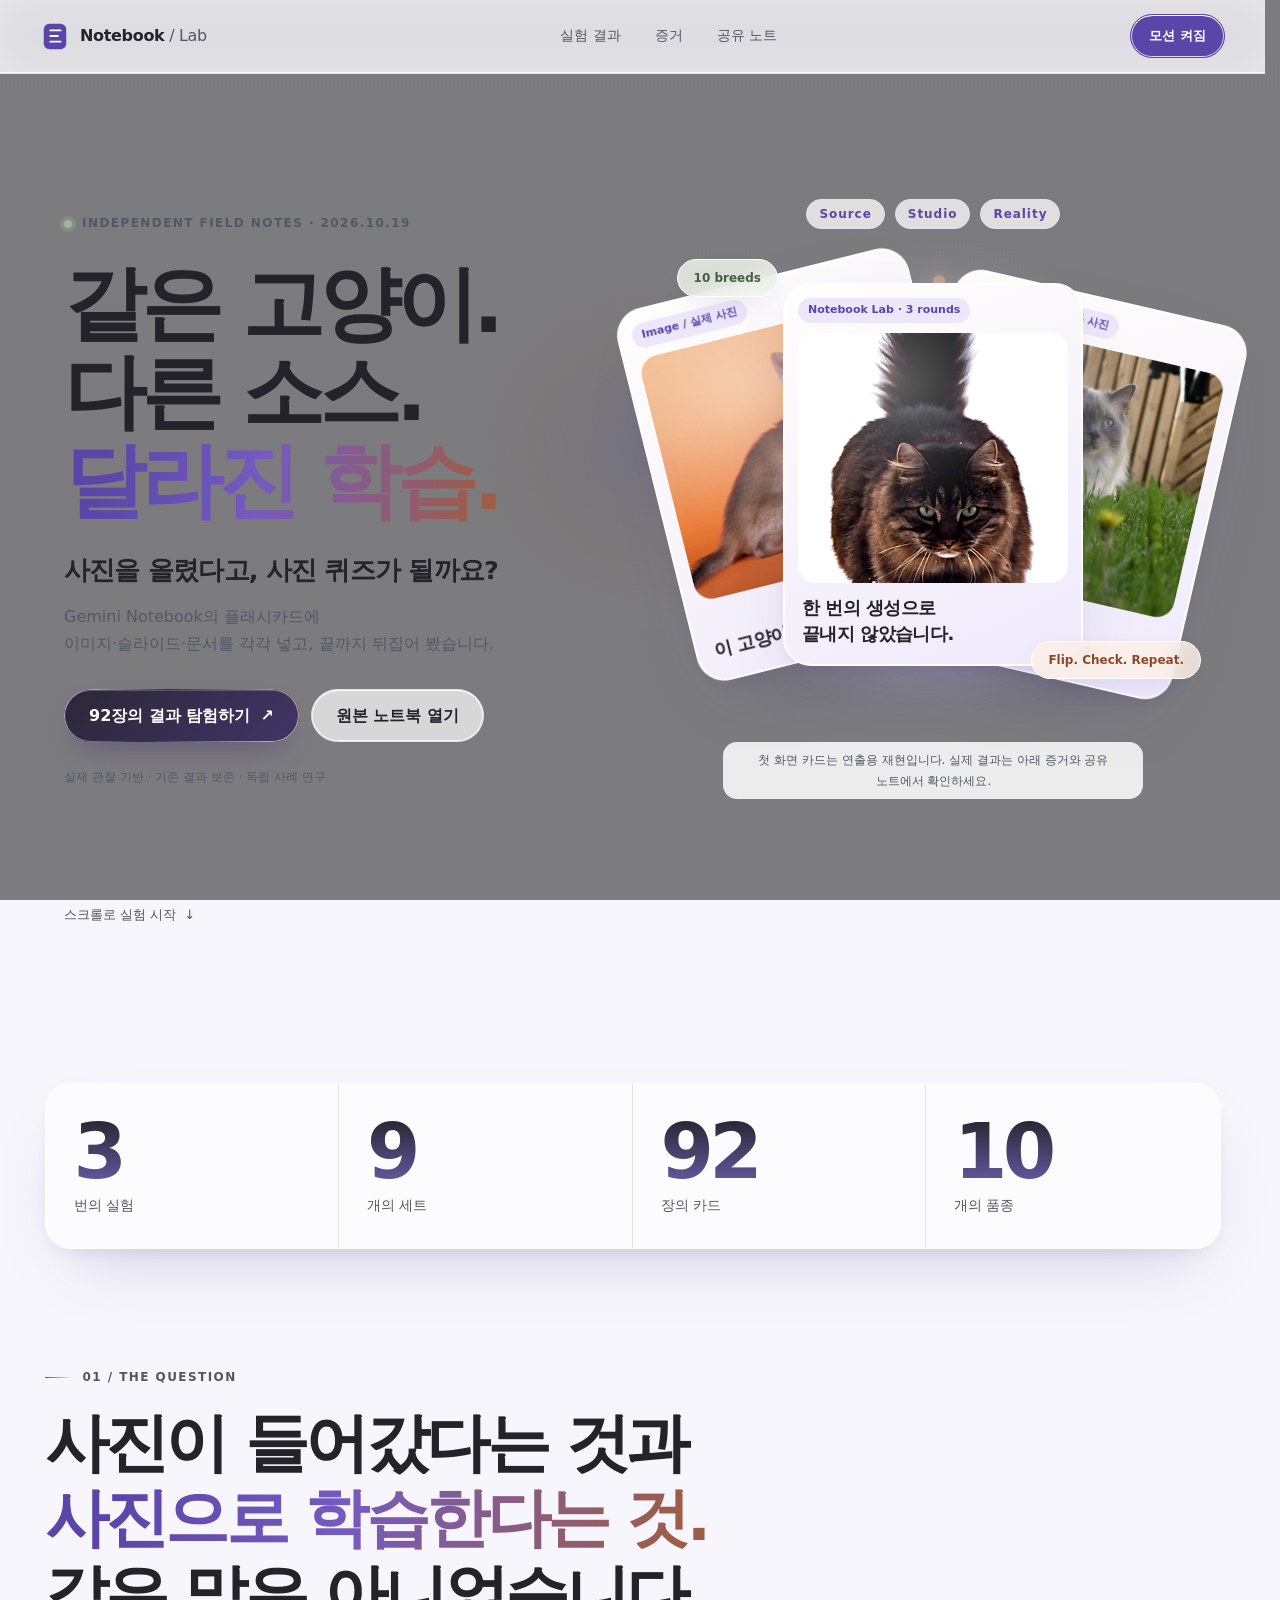
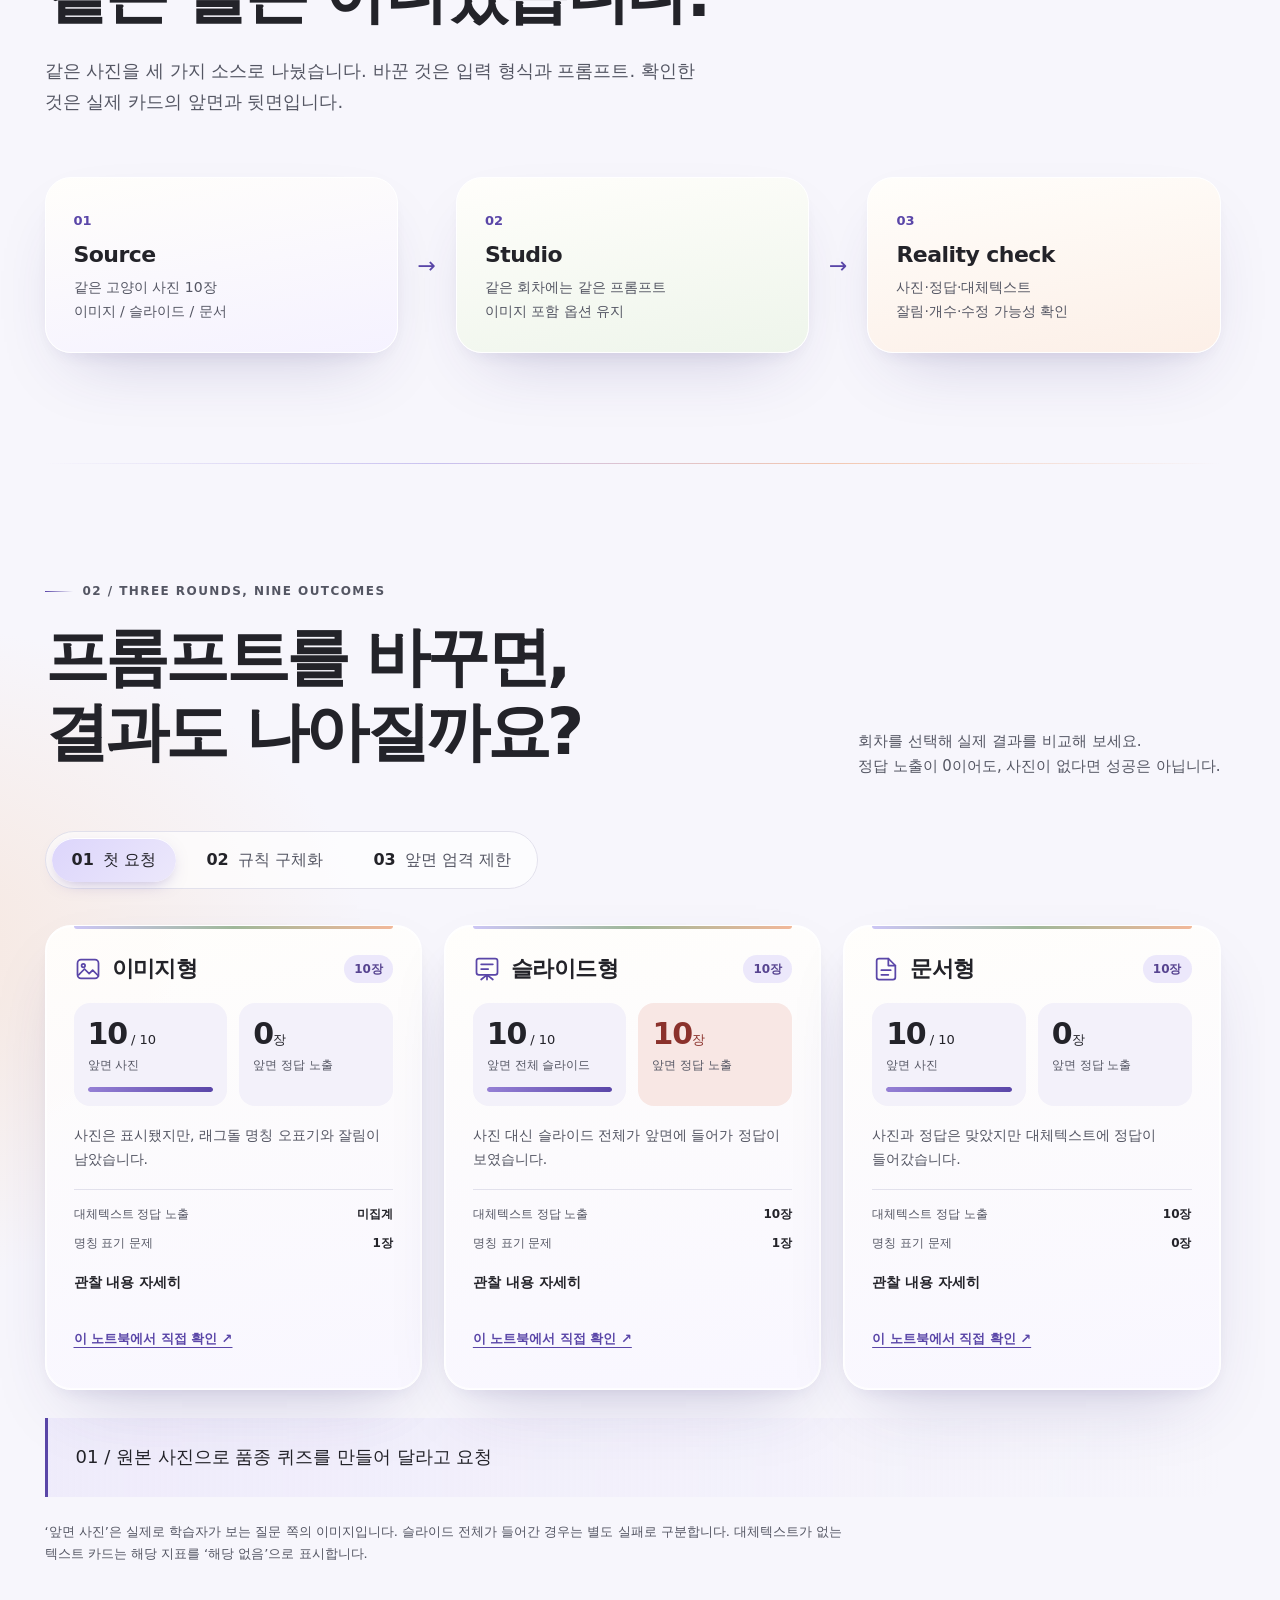
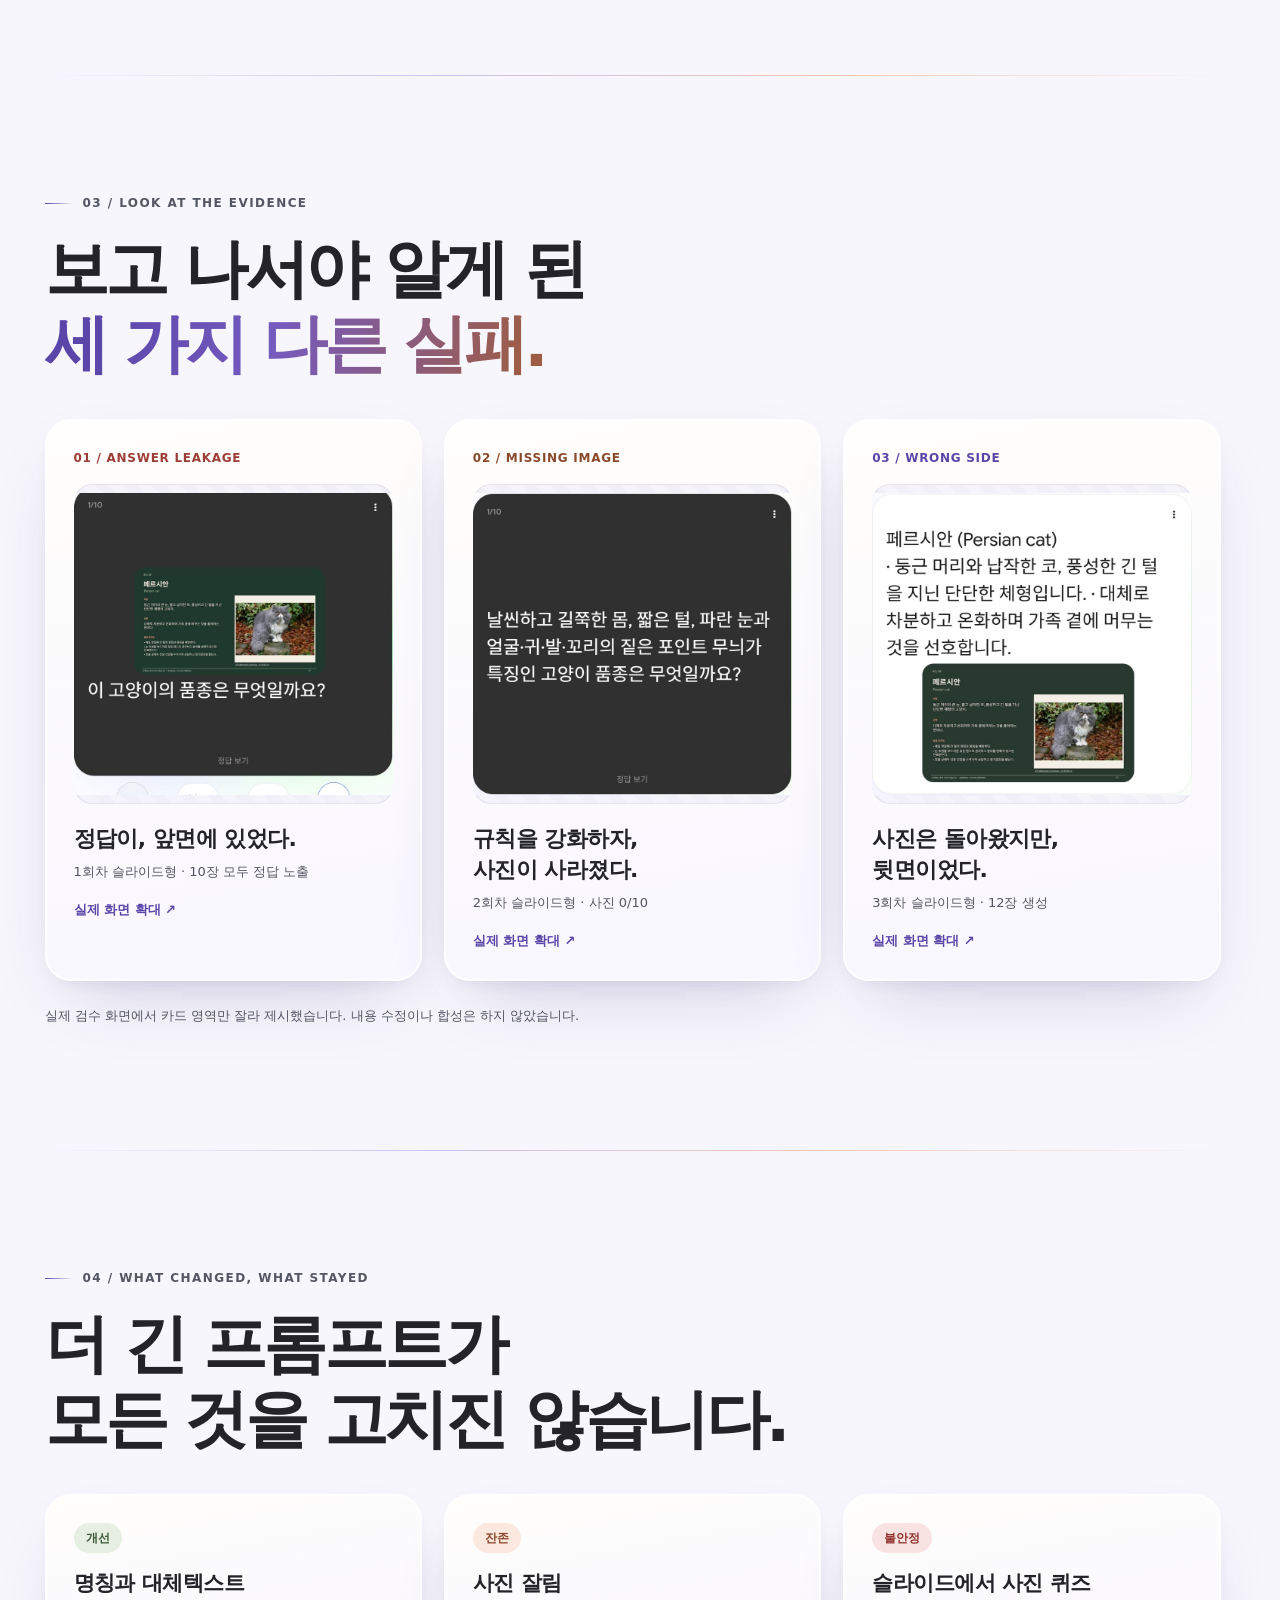
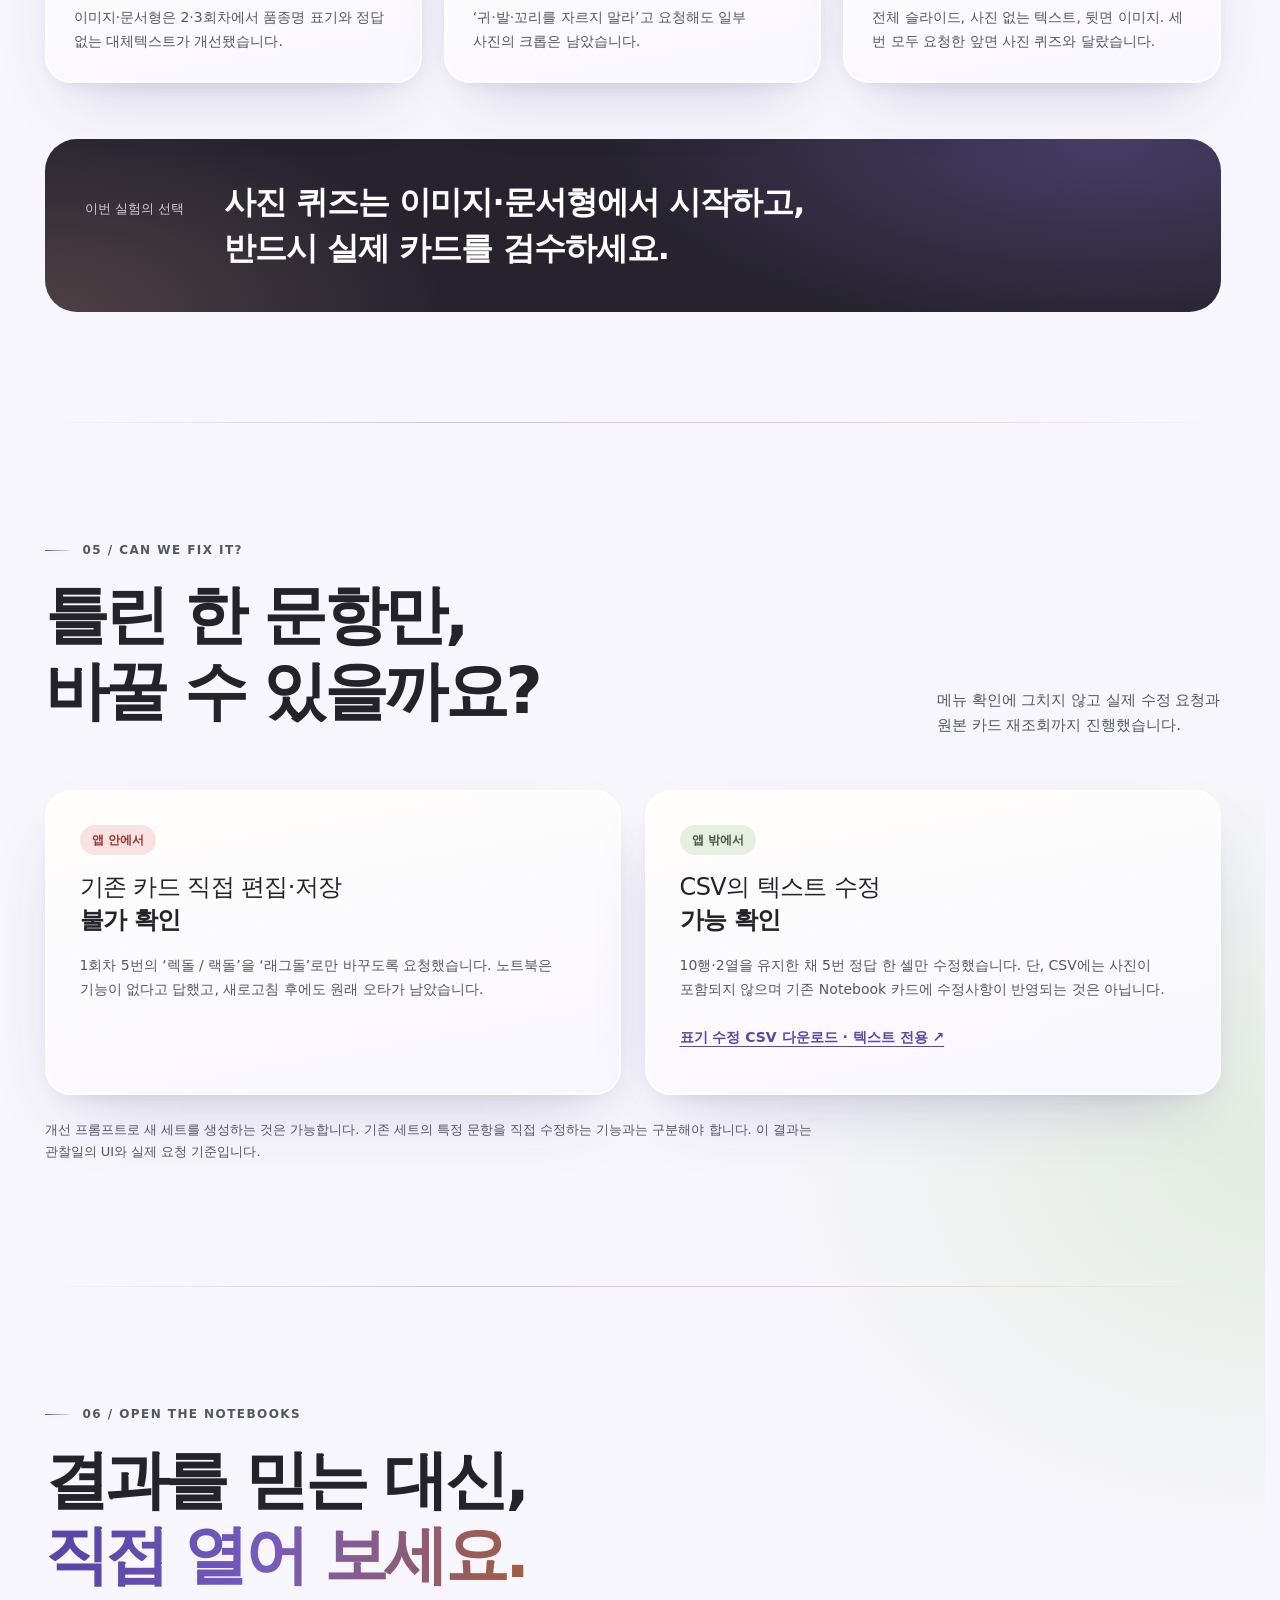
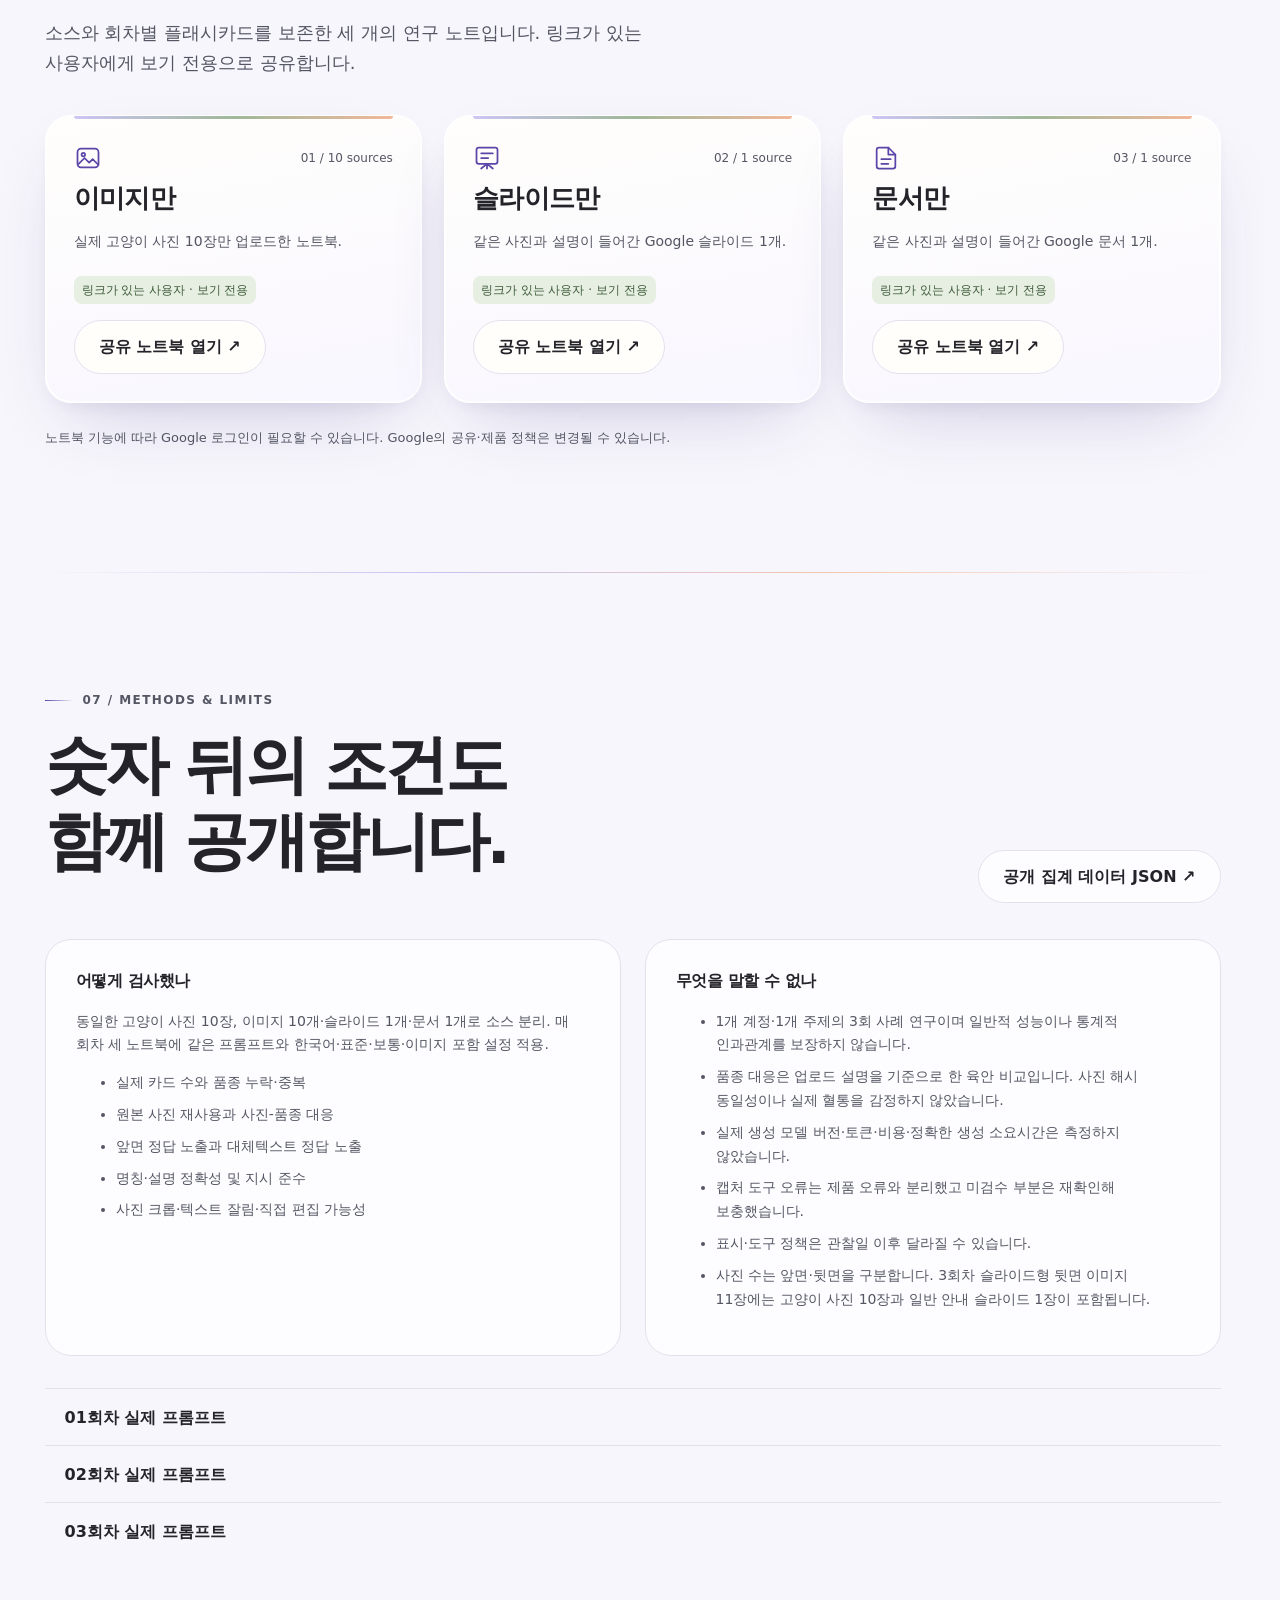
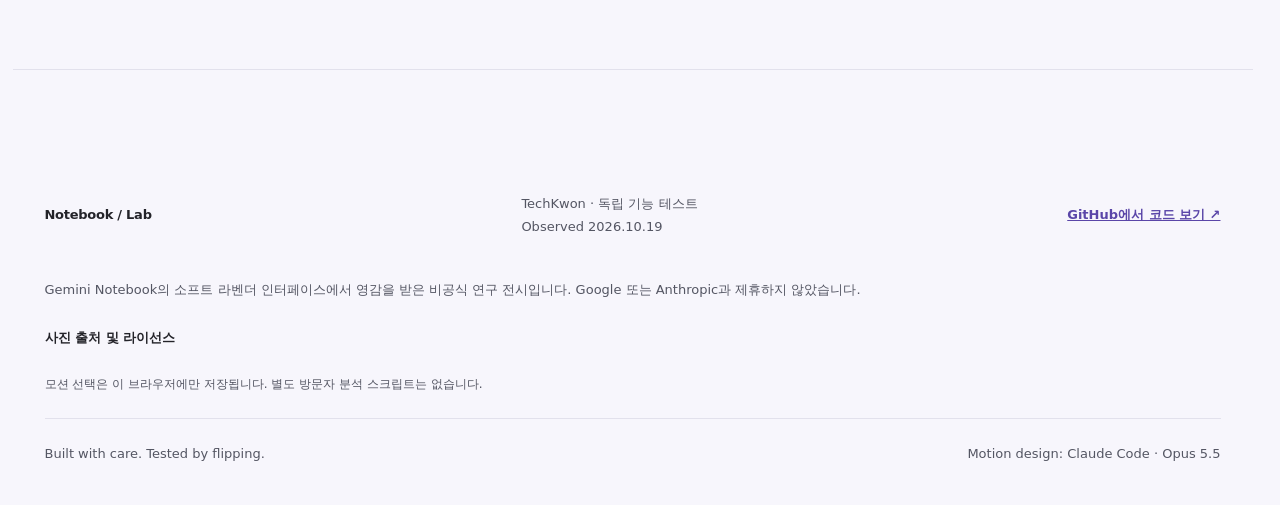
==== web/index.html @ 2e26c599 "Publish interactive Notebook Lab research exhibition with Opus 5.5 motion and SEO" ====
<!doctype html>
<html lang="ko"><head><meta charset="UTF-8"><meta name="viewport" content="width=device-width,initial-scale=1"><meta name="theme-color" content="#f7f8fc"><title>Notebook Lab | Gemini Notebook 플래시카드 3회 실험</title><link rel="icon" href="assets/favicon.svg" type="image/svg+xml"><link rel="stylesheet" href="styles.css"><link rel="stylesheet" href="enhancements.css"><script type="module" src="app.js"></script>
<meta name="description" content="같은 고양이 사진을 이미지·슬라이드·문서로 나누고 프롬프트를 바꿔 3회·9세트·92장을 검사했습니다. 실제 카드 증거와 공유 노트북, 오류 수정 테스트를 확인하세요.">
<meta name="robots" content="index,follow,max-image-preview:large">
<meta name="referrer" content="no-referrer">
<meta name="application-name" content="Notebook Lab">
<link rel="canonical" href="https://techkwon.github.io/gemini-notebook-flashcard-lab/">
<meta property="og:type" content="article">
<meta property="og:locale" content="ko_KR">
<meta property="og:site_name" content="Notebook Lab">
<meta property="og:title" content="사진을 올렸다고, 사진 퀴즈가 될까? | Notebook Lab">
<meta property="og:description" content="같은 고양이 사진을 이미지·슬라이드·문서로 나누고 프롬프트를 바꿔 3회·9세트·92장을 검사했습니다. 실제 카드 증거와 공유 노트북, 오류 수정 테스트를 확인하세요.">
<meta property="og:url" content="https://techkwon.github.io/gemini-notebook-flashcard-lab/">
<meta property="og:image" content="https://techkwon.github.io/gemini-notebook-flashcard-lab/assets/og-cover.png">
<meta property="og:image:width" content="1200">
<meta property="og:image:height" content="630">
<meta property="og:image:type" content="image/png">
<meta property="og:image:alt" content="Notebook Lab: Gemini Notebook 독립 기능 테스트, 3회·9세트·92장">
<meta name="twitter:card" content="summary_large_image">
<meta name="twitter:title" content="사진을 올렸다고, 사진 퀴즈가 될까?">
<meta name="twitter:description" content="같은 고양이 사진을 이미지·슬라이드·문서로 나누고 프롬프트를 바꿔 3회·9세트·92장을 검사했습니다. 실제 카드 증거와 공유 노트북, 오류 수정 테스트를 확인하세요.">
<meta name="twitter:image" content="https://techkwon.github.io/gemini-notebook-flashcard-lab/assets/og-cover.png">
<link rel="icon" type="image/png" sizes="32x32" href="assets/icon-32.png">
<link rel="icon" type="image/png" sizes="16x16" href="assets/icon-16.png">
<link rel="shortcut icon" href="favicon.ico">
<link rel="apple-touch-icon" sizes="180x180" href="assets/apple-touch-icon.png">
<link rel="manifest" href="site.webmanifest">
<meta name="apple-mobile-web-app-title" content="Notebook Lab">
<meta http-equiv="Content-Security-Policy" content="default-src 'self'; script-src 'self' 'sha256-oMC1afzo5L44SY7hIwotlrqQsDDuvLmMvv91yOKxP6o='; style-src 'self' 'unsafe-inline'; img-src 'self' data:; connect-src 'self'; font-src 'self'; object-src 'none'; base-uri 'self'; form-action 'none'; frame-src 'none'">
<script type="application/ld+json">{"@context":"https://schema.org","@graph":[{"@type":"WebSite","@id":"https://techkwon.github.io/gemini-notebook-flashcard-lab/#website","url":"https://techkwon.github.io/gemini-notebook-flashcard-lab/","name":"Notebook Lab","inLanguage":"ko-KR"},{"@type":"Article","@id":"https://techkwon.github.io/gemini-notebook-flashcard-lab/#study","mainEntityOfPage":"https://techkwon.github.io/gemini-notebook-flashcard-lab/","headline":"사진을 올렸다고, 사진 퀴즈가 될까?","description":"Gemini Notebook 플래시카드의 소스 형식과 프롬프트를 바꿔 본 독립 기능 테스트","datePublished":"2026-10-19","dateModified":"2026-10-19","inLanguage":"ko-KR","image":"https://techkwon.github.io/gemini-notebook-flashcard-lab/assets/og-cover.png","author":{"@type":"Person","name":"TechKwon","url":"https://github.com/techkwon"},"keywords":["Gemini Notebook","NotebookLM","플래시카드","사진 퀴즈","AI 교육","소스 형식 비교"],"isAccessibleForFree":true,"about":{"@type":"Thing","name":"Gemini Notebook flashcard source-format test"}}]}</script>

</head><body>
<a class="skip-link" href="#main">본문으로 이동</a><canvas id="ambient-canvas" aria-hidden="true"></canvas><div class="cursor-orb" aria-hidden="true"></div><div class="scroll-progress" aria-hidden="true"></div>
<header class="site-header"><a class="brand" href="#top" aria-label="Notebook Lab 처음으로"><svg viewBox="0 0 32 32" width="30" height="30" aria-hidden="true"><rect x="4" y="3" width="24" height="27" rx="6" fill="currentColor"/><path d="M11 10h11M11 16h8M11 22h11" stroke="white" stroke-width="2" stroke-linecap="round"/></svg><span>Notebook<span class="brand-light"> / Lab</span></span></a><nav aria-label="주 탐색"><a href="#experiment">실험 결과</a><a href="#evidence">증거</a><a href="#notebooks">공유 노트</a></nav><button id="motion-toggle" disabled class="icon-button" type="button" aria-pressed="true">모션 끄기</button></header>
<main id="main" tabindex="-1"><section id="top" class="hero"><div class="hero-copy"><div class="eyebrow"><span class="live-dot"></span>Independent field notes · 2026.10.19</div><h1 aria-label="같은 고양이. 다른 소스. 달라진 학습.">같은 고양이.<br>다른 소스.<br><span class="hero-accent">달라진 학습.</span></h1><p class="hero-deck">사진을 올렸다고,<br class="mobile-only"> 사진 퀴즈가 될까요?</p><p class="hero-description">Gemini Notebook의 플래시카드에<br>이미지·슬라이드·문서를 각각 넣고, 끝까지 뒤집어 봤습니다.</p><div class="hero-actions"><a class="button primary magnetic" href="#experiment">92장의 결과 탐험하기 <span aria-hidden="true">↗</span></a><a class="button quiet" href="#notebooks">원본 노트북 열기</a></div><span class="hero-footnote">실제 관찰 기반 · 기존 결과 보존 · 독립 사례 연구</span></div><div class="hero-stage" id="hero-stage"><svg class="source-flow" viewBox="0 0 760 660" aria-hidden="true"><defs><linearGradient id="flow-gradient"><stop stop-color="#9fb89a"/><stop offset=".5" stop-color="#8b72d9"/><stop offset="1" stop-color="#f2b89a"/></linearGradient></defs><path class="flow-bed" d="M45 470C80 130 640 35 704 265S405 675 208 523 120 170 395 155"/><path class="flow-light" d="M45 470C80 130 640 35 704 265S405 675 208 523 120 170 395 155"/><circle cx="45" cy="470" r="5"/><circle cx="704" cy="265" r="5"/><circle cx="395" cy="155" r="5"/></svg><div class="stage-orbit" aria-hidden="true"></div><div class="source-bridge" aria-hidden="true"><span>Source</span><span>Studio</span><span>Reality</span></div><button class="floating-card card-back-left" type="button" data-hero-card aria-pressed="false" aria-describedby="demo-disclaimer" aria-label="이미지형 예시 카드 뒤집기"><span class="card-flip-inner"><span class="card-face card-face-front" aria-hidden="false"><span class="card-tag">Image / 실제 사진</span><img decoding="async" src="assets/photos/08_abyssinian.jpg" alt="아비시니안 원본 사진" width="380" height="300"><span class="card-question">이 고양이의 품종은?</span></span><span class="card-face card-face-back" aria-hidden="true"><span class="card-back-mark" aria-hidden="true"><svg viewBox="0 0 32 32" width="48" height="48"><rect x="4" y="3" width="24" height="27" rx="6" fill="currentColor"/><path d="M11 10h11M11 16h8M11 22h11" stroke="white" stroke-width="2" stroke-linecap="round"/></svg></span><span class="card-back-label">Notebook / Lab</span><span class="card-answer">아비시니안</span><span class="card-back-note">연출용 재현 · 실제 증거는 아래에서</span></span></span></button><button class="floating-card card-back-right" type="button" data-hero-card aria-pressed="false" aria-describedby="demo-disclaimer" aria-label="문서형 예시 카드 뒤집기"><span class="card-flip-inner"><span class="card-face card-face-front" aria-hidden="false"><span class="card-tag">Document / 설명과 사진</span><img decoding="async" src="assets/photos/04_ragdoll.jpg" alt="래그돌 원본 사진" width="380" height="300"><span class="card-question">사진과 설명이 함께라면?</span></span><span class="card-face card-face-back" aria-hidden="true"><span class="card-back-mark" aria-hidden="true"><svg viewBox="0 0 32 32" width="48" height="48"><rect x="4" y="3" width="24" height="27" rx="6" fill="currentColor"/><path d="M11 10h11M11 16h8M11 22h11" stroke="white" stroke-width="2" stroke-linecap="round"/></svg></span><span class="card-back-label">Notebook / Lab</span><span class="card-answer">래그돌</span><span class="card-back-note">연출용 재현 · 실제 증거는 아래에서</span></span></span></button><button class="floating-card card-front" type="button" data-hero-card aria-pressed="false" aria-describedby="demo-disclaimer" aria-label="연구 카드 뒤집기"><span class="card-flip-inner"><span class="card-face card-face-front" aria-hidden="false"><span class="card-tag">Notebook Lab · 3 rounds</span><img decoding="async" src="assets/photos/02_maine_coon.jpg" alt="메인쿤 원본 사진" width="380" height="300"><span class="card-question">한 번의 생성으로<br>끝내지 않았습니다.</span></span><span class="card-face card-face-back" aria-hidden="true"><span class="card-back-mark" aria-hidden="true"><svg viewBox="0 0 32 32" width="48" height="48"><rect x="4" y="3" width="24" height="27" rx="6" fill="currentColor"/><path d="M11 10h11M11 16h8M11 22h11" stroke="white" stroke-width="2" stroke-linecap="round"/></svg></span><span class="card-back-label">Notebook / Lab</span><span class="card-answer">9세트 · 92장<br>앞면과 뒷면까지 검수</span><span class="card-back-note">연출용 재현 · 실제 증거는 아래에서</span></span></span></button><div class="stage-chip chip-one">10 breeds</div><div class="stage-chip chip-two">Flip. Check. Repeat.</div><p class="demo-disclaimer" id="demo-disclaimer">첫 화면 카드는 연출용 재현입니다. 실제 결과는 아래 증거와 공유 노트에서 확인하세요.</p></div><a class="scroll-cue" href="#overview">스크롤로 실험 시작 <span aria-hidden="true">↓</span></a></section>
<section id="overview" class="overview section-shell"><div class="stats-strip"><div><strong data-count="3">3</strong><span>번의 실험</span></div><div><strong data-count="9">9</strong><span>개의 세트</span></div><div><strong data-count="92">92</strong><span>장의 카드</span></div><div><strong data-count="10">10</strong><span>개의 품종</span></div></div><div class="section-kicker">01 / The question</div><h2 class="reveal" aria-label="사진이 들어갔다는 것과 사진으로 학습한다는 것. 같은 말은 아니었습니다.">사진이 들어갔다는 것과<br><span class="text-lilac">사진으로 학습한다는 것.</span><br>같은 말은 아니었습니다.</h2><p class="section-lead">같은 사진을 세 가지 소스로 나눴습니다. 바꾼 것은 입력 형식과 프롬프트. 확인한 것은 실제 카드의 앞면과 뒷면입니다.</p><div class="pipeline" role="group" aria-label="실험 과정"><div><span class="step-number">01</span><h3>Source</h3><p>같은 고양이 사진 10장<br>이미지 / 슬라이드 / 문서</p></div><span class="pipeline-arrow" aria-hidden="true">→</span><div><span class="step-number">02</span><h3>Studio</h3><p>같은 회차에는 같은 프롬프트<br>이미지 포함 옵션 유지</p></div><span class="pipeline-arrow" aria-hidden="true">→</span><div><span class="step-number">03</span><h3>Reality check</h3><p>사진·정답·대체텍스트<br>잘림·개수·수정 가능성 확인</p></div></div></section>
<section id="experiment" class="experiment section-shell"><div class="section-head"><div><div class="section-kicker">02 / Three rounds, nine outcomes</div><h2 aria-label="프롬프트를 바꾸면, 결과도 나아질까요?">프롬프트를 바꾸면,<br>결과도 나아질까요?</h2></div><p>회차를 선택해 실제 결과를 비교해 보세요.<br>정답 노출이 0이어도, 사진이 없다면 성공은 아닙니다.</p></div><div class="round-tabs" role="tablist" aria-label="실험 회차"><button disabled type="button" role="tab" id="round-tab-1" aria-controls="round-results" aria-selected="true" data-round="1">01 <span>첫 요청</span></button><button disabled type="button" role="tab" id="round-tab-2" aria-controls="round-results" aria-selected="false" data-round="2" tabindex="-1">02 <span>규칙 구체화</span></button><button disabled type="button" role="tab" id="round-tab-3" aria-controls="round-results" aria-selected="false" data-round="3" tabindex="-1">03 <span>앞면 엄격 제한</span></button></div><div id="round-results" role="tabpanel" aria-labelledby="round-tab-1" aria-live="polite"><div class="static-result-summary"><h3>1회차 기본 집계</h3><ul><li>이미지형: 10장 · 앞면 사진 10장 · 앞면 정답 노출 0장</li><li>슬라이드형: 10장 · 앞면 전체 슬라이드 10장 · 앞면 정답 노출 10장</li><li>문서형: 10장 · 앞면 사진 10장 · 앞면 정답 노출 0장</li></ul><p>JavaScript 사용 시 회차별 상세 비교가 표시됩니다.</p></div></div><div class="round-story" id="round-story"></div><div class="metric-note">‘앞면 사진’은 실제로 학습자가 보는 질문 쪽의 이미지입니다. 슬라이드 전체가 들어간 경우는 별도 실패로 구분합니다. 대체텍스트가 없는 텍스트 카드는 해당 지표를 ‘해당 없음’으로 표시합니다.</div></section>
<section id="evidence" class="evidence-section section-shell"><div class="section-kicker">03 / Look at the evidence</div><h2 aria-label="보고 나서야 알게 된 세 가지 다른 실패.">보고 나서야 알게 된<br><span class="text-lilac">세 가지 다른 실패.</span></h2><div class="evidence-grid"><button class="evidence-card" type="button" data-evidence="assets/evidence/round1-answer-leak.jpg" data-caption="1회차 슬라이드형: 사진 대신 슬라이드 전체가 앞면에 들어가 품종명이 보입니다."><span class="evidence-index">01 / Answer leakage</span><img decoding="async" src="assets/evidence/round1-answer-leak.jpg" alt="앞면 슬라이드에 페르시안 정답이 보이는 실제 카드" loading="lazy" width="800" height="760"><h3>정답이, 앞면에 있었다.</h3><p>1회차 슬라이드형 · 10장 모두 정답 노출</p><span class="evidence-open">실제 화면 확대 ↗</span></button><button class="evidence-card" type="button" data-evidence="assets/evidence/round2-no-image.jpg" data-caption="2회차 슬라이드형: 이미지 포함 설정이었지만 실제 앞뒤 카드 모두 사진 없이 텍스트 문제로 생성됐습니다."><span class="evidence-index">02 / Missing image</span><img decoding="async" src="assets/evidence/round2-no-image.jpg" alt="사진 없이 외형 설명만 표시된 실제 카드" loading="lazy" width="800" height="760"><h3>규칙을 강화하자,<br>사진이 사라졌다.</h3><p>2회차 슬라이드형 · 사진 0/10</p><span class="evidence-open">실제 화면 확대 ↗</span></button><button class="evidence-card" type="button" data-evidence="assets/evidence/round3-image-on-back.jpg" data-caption="3회차 슬라이드형: 질문은 텍스트, 사진은 뒷면의 전체 슬라이드로 들어갔습니다. 10장 요청에 일반 문항 2개가 더해져 총 12장 생성됐습니다."><span class="evidence-index">03 / Wrong side</span><img decoding="async" src="assets/evidence/round3-image-on-back.jpg" alt="뒷면에 전체 슬라이드 이미지가 표시된 실제 카드" loading="lazy" width="800" height="760"><h3>사진은 돌아왔지만,<br>뒷면이었다.</h3><p>3회차 슬라이드형 · 12장 생성</p><span class="evidence-open">실제 화면 확대 ↗</span></button></div><p class="evidence-note">실제 검수 화면에서 카드 영역만 잘라 제시했습니다. 내용 수정이나 합성은 하지 않았습니다.</p></section>
<section class="takeaway section-shell" id="takeaway"><div class="section-kicker">04 / What changed, what stayed</div><h2 aria-label="더 긴 프롬프트가 모든 것을 고치진 않습니다.">더 긴 프롬프트가<br>모든 것을 고치진 않습니다.</h2><div class="takeaway-grid"><article><span class="pill good">개선</span><h3>명칭과 대체텍스트</h3><p>이미지·문서형은 2·3회차에서 품종명 표기와 정답 없는 대체텍스트가 개선됐습니다.</p></article><article><span class="pill caution">잔존</span><h3>사진 잘림</h3><p>‘귀·발·꼬리를 자르지 말라’고 요청해도 일부 사진의 크롭은 남았습니다.</p></article><article><span class="pill bad">불안정</span><h3>슬라이드에서 사진 퀴즈</h3><p>전체 슬라이드, 사진 없는 텍스트, 뒷면 이미지. 세 번 모두 요청한 앞면 사진 퀴즈와 달랐습니다.</p></article></div><div class="conclusion-line"><span>이번 실험의 선택</span><strong>사진 퀴즈는 이미지·문서형에서 시작하고,<br>반드시 실제 카드를 검수하세요.</strong></div></section>
<section class="edit-section section-shell" id="editing"><div class="section-head"><div><div class="section-kicker">05 / Can we fix it?</div><h2 aria-label="틀린 한 문항만, 바꿀 수 있을까요?">틀린 한 문항만,<br>바꿀 수 있을까요?</h2></div><p>메뉴 확인에 그치지 않고 실제 수정 요청과<br>원본 카드 재조회까지 진행했습니다.</p></div><div class="edit-comparison"><article><span class="pill bad">앱 안에서</span><h3>기존 카드 직접 편집·저장<br><strong>불가 확인</strong></h3><p>1회차 5번의 ‘렉돌 / 랙돌’을 ‘래그돌’로만 바꾸도록 요청했습니다. 노트북은 기능이 없다고 답했고, 새로고침 후에도 원래 오타가 남았습니다.</p></article><article><span class="pill good">앱 밖에서</span><h3>CSV의 텍스트 수정<br><strong>가능 확인</strong></h3><p>10행·2열을 유지한 채 5번 정답 한 셀만 수정했습니다. 단, CSV에는 사진이 포함되지 않으며 기존 Notebook 카드에 수정사항이 반영되는 것은 아닙니다.</p><a class="text-link" href="downloads/ragdoll-corrected-text-only.csv" download>표기 수정 CSV 다운로드 · 텍스트 전용 ↗</a></article></div><p class="section-note">개선 프롬프트로 새 세트를 생성하는 것은 가능합니다. 기존 세트의 특정 문항을 직접 수정하는 기능과는 구분해야 합니다. 이 결과는 관찰일의 UI와 실제 요청 기준입니다.</p></section>
<section id="notebooks" class="notebooks-section section-shell"><div class="section-kicker">06 / Open the notebooks</div><h2 aria-label="결과를 믿는 대신, 직접 열어 보세요.">결과를 믿는 대신,<br><span class="text-lilac">직접 열어 보세요.</span></h2><p class="section-lead">소스와 회차별 플래시카드를 보존한 세 개의 연구 노트입니다. 링크가 있는 사용자에게 보기 전용으로 공유합니다.</p><div id="notebook-grid" class="notebook-grid"><article class="notebook-card source-images" data-tilt><div class="notebook-top"><span>01 / 10 sources</span></div><h3>이미지만</h3><p>실제 고양이 사진 10장만 업로드한 노트북.</p><span class="share-state">링크가 있는 사용자 · 보기 전용</span><a class="button magnetic" href="https://notebook.google.com/notebook/e46e9c52-3172-4995-9355-9402f11c780c" target="_blank" rel="noopener noreferrer">이미지만 열기 ↗</a></article><article class="notebook-card source-slides" data-tilt><div class="notebook-top"><span>02 / 1 source</span></div><h3>슬라이드만</h3><p>같은 사진과 설명이 들어간 Google 슬라이드 1개.</p><span class="share-state">링크가 있는 사용자 · 보기 전용</span><a class="button magnetic" href="https://notebook.google.com/notebook/8db1bd18-5d21-4fcd-8049-d0c0172593c2" target="_blank" rel="noopener noreferrer">슬라이드만 열기 ↗</a></article><article class="notebook-card source-document" data-tilt><div class="notebook-top"><span>03 / 1 source</span></div><h3>문서만</h3><p>같은 사진과 설명이 들어간 Google 문서 1개.</p><span class="share-state">링크가 있는 사용자 · 보기 전용</span><a class="button magnetic" href="https://notebook.google.com/notebook/ec7b8817-feb5-479b-816e-bdbe9822cba4" target="_blank" rel="noopener noreferrer">문서만 열기 ↗</a></article></div><p class="section-note">노트북 기능에 따라 Google 로그인이 필요할 수 있습니다. Google의 공유·제품 정책은 변경될 수 있습니다.</p></section>
<section id="method" class="method-section section-shell"><div class="section-head"><div><div class="section-kicker">07 / Methods & limits</div><h2 aria-label="숫자 뒤의 조건도 함께 공개합니다.">숫자 뒤의 조건도<br>함께 공개합니다.</h2></div><a class="button quiet" href="data/research.json" download>공개 집계 데이터 JSON ↗</a></div><div class="method-grid"><div><h3>어떻게 검사했나</h3><p id="method-scope">동일한 고양이 사진 10장, 이미지 10개·슬라이드 1개·문서 1개로 소스 분리. 매 회차 세 노트북에 같은 프롬프트와 한국어·표준·보통·이미지 포함 설정 적용.</p><ul id="method-checks"><li>실제 카드 수와 품종 누락·중복</li><li>원본 사진 재사용과 사진-품종 대응</li><li>앞면 정답 노출과 대체텍스트 정답 노출</li><li>명칭·설명 정확성 및 지시 준수</li><li>사진 크롭·텍스트 잘림·직접 편집 가능성</li></ul></div><div><h3>무엇을 말할 수 없나</h3><ul id="method-limits"><li>1개 계정·1개 주제의 3회 사례 연구이며 일반적 성능이나 통계적 인과관계를 보장하지 않습니다.</li><li>품종 대응은 업로드 설명을 기준으로 한 육안 비교입니다. 사진 해시 동일성이나 실제 혈통을 감정하지 않았습니다.</li><li>실제 생성 모델 버전·토큰·비용·정확한 생성 소요시간은 측정하지 않았습니다.</li><li>캡처 도구 오류는 제품 오류와 분리했고 미검수 부분은 재확인해 보충했습니다.</li><li>표시·도구 정책은 관찰일 이후 달라질 수 있습니다.</li><li>사진 수는 앞면·뒷면을 구분합니다. 3회차 슬라이드형 뒷면 이미지 11장에는 고양이 사진 10장과 일반 안내 슬라이드 1장이 포함됩니다.</li></ul></div></div><div class="prompt-details" id="prompt-details"></div></section>
</main><footer class="site-footer section-shell"><div class="footer-top"><a class="brand" href="#top">Notebook / Lab</a><p>TechKwon · 독립 기능 테스트<br>Observed 2026.10.19</p><a href="https://github.com/techkwon/gemini-notebook-flashcard-lab" target="_blank" rel="noopener noreferrer">GitHub에서 코드 보기 ↗</a></div><p>Gemini Notebook의 소프트 라벤더 인터페이스에서 영감을 받은 비공식 연구 전시입니다. Google 또는 Anthropic과 제휴하지 않았습니다.</p><details><summary>사진 출처 및 라이선스</summary><div id="photo-credits"><p><strong>페르시안</strong> · Si Griffiths · <a href="https://creativecommons.org/licenses/by-sa/3.0" target="_blank" rel="noopener noreferrer">CC BY-SA 3.0</a> · <a href="https://commons.wikimedia.org/wiki/File:Persian_Cat_7_UK.jpg" target="_blank" rel="noopener noreferrer">원본 보기</a></p><p><strong>메인쿤</strong> · Tomitheos (photographer); David Shankbone (cropping / derivative work) · <a href="https://creativecommons.org/licenses/by-sa/3.0" target="_blank" rel="noopener noreferrer">CC BY-SA 3.0</a> · <a href="https://commons.wikimedia.org/wiki/File:Maine_Coon_cat_by_Tomitheos.JPG" target="_blank" rel="noopener noreferrer">원본 보기</a></p><p><strong>샴</strong> · HawkSpirit · <a href="https://creativecommons.org/licenses/by/3.0" target="_blank" rel="noopener noreferrer">CC BY 3.0</a> · <a href="https://commons.wikimedia.org/wiki/File:Siamese_Cat.JPG" target="_blank" rel="noopener noreferrer">원본 보기</a></p><p><strong>래그돌</strong> · Suringen · <a href="https://commons.wikimedia.org/wiki/File:Ragdoll,_blue_mitted.JPG#Licensing" target="_blank" rel="noopener noreferrer">Public domain</a> · <a href="https://commons.wikimedia.org/wiki/File:Ragdoll,_blue_mitted.JPG" target="_blank" rel="noopener noreferrer">원본 보기</a></p><p><strong>벵갈</strong> · Marius Engesrønning (credited in description); SirBoo (uploader, author assumed by Commons; not independently confirmed) · <a href="https://commons.wikimedia.org/wiki/File:Bengal_Cat_(Fia).jpg#Licensing" target="_blank" rel="noopener noreferrer">Public domain</a> · <a href="https://commons.wikimedia.org/wiki/File:Bengal_Cat_(Fia).jpg" target="_blank" rel="noopener noreferrer">원본 보기</a></p><p><strong>브리티시 쇼트헤어</strong> · Nicole-Koehler · <a href="http://creativecommons.org/licenses/by-sa/3.0/" target="_blank" rel="noopener noreferrer">CC BY-SA 3.0</a> · <a href="https://commons.wikimedia.org/wiki/File:British_Shorthair.jpg" target="_blank" rel="noopener noreferrer">원본 보기</a></p><p><strong>러시안 블루</strong> · Flor de Azur · <a href="https://creativecommons.org/licenses/by-sa/3.0" target="_blank" rel="noopener noreferrer">CC BY-SA 3.0</a> · <a href="https://commons.wikimedia.org/wiki/File:Russian_Blue_cat.jpg" target="_blank" rel="noopener noreferrer">원본 보기</a></p><p><strong>아비시니안</strong> · Valerius Geng (Valerius007) · <a href="https://creativecommons.org/licenses/by/3.0" target="_blank" rel="noopener noreferrer">CC BY 3.0</a> · <a href="https://commons.wikimedia.org/wiki/File:Abyssinian_cat_01.jpg" target="_blank" rel="noopener noreferrer">원본 보기</a></p><p><strong>노르웨이 숲</strong> · Bfe (German Wikipedia) · <a href="http://creativecommons.org/licenses/by-sa/3.0/" target="_blank" rel="noopener noreferrer">CC BY-SA 3.0</a> · <a href="https://commons.wikimedia.org/wiki/File:Norwegian_forest_cat.jpg" target="_blank" rel="noopener noreferrer">원본 보기</a></p><p><strong>스핑크스</strong> · Gytis Navickas · <a href="https://commons.wikimedia.org/wiki/File:Sphynx.jpg#Licensing" target="_blank" rel="noopener noreferrer">Public domain</a> · <a href="https://commons.wikimedia.org/wiki/File:Sphynx.jpg" target="_blank" rel="noopener noreferrer">원본 보기</a></p></div><p>CC BY·CC BY-SA 사진의 작가와 라이선스를 표시합니다. 변형 배포 시 각 라이선스의 조건을 확인하세요. 벵갈 사진은 Commons의 Public domain 선언을 따르며 저자 동일인 여부의 불확실성을 원본 자료에 보존했습니다.</p></details><p class="privacy-note">모션 선택은 이 브라우저에만 저장됩니다. 별도 방문자 분석 스크립트는 없습니다.</p><div class="footer-bottom"><span>Built with care. Tested by flipping.</span><span>Motion design: Claude Code · Opus 5.5</span></div></footer>
<dialog id="evidence-dialog" aria-label="실제 카드 증거 확대"><button class="dialog-close" type="button" aria-label="확대 이미지 닫기">닫기 ×</button><img decoding="async" id="evidence-full" alt=""><p id="evidence-caption"></p></dialog><div class="cursor-label" aria-hidden="true">Explore</div><noscript><section class="section-shell no-script"><h2 aria-label="JavaScript 없이 자료 열기">JavaScript 없이 자료 열기</h2><p>회차 전환·카드 뒤집기·화면 확대에는 JavaScript가 필요합니다. 이 페이지의 결론·방법·출처와 다음 보기 전용 노트북은 직접 확인할 수 있습니다.</p><ul><li><a href="https://notebook.google.com/notebook/e46e9c52-3172-4995-9355-9402f11c780c" target="_blank" rel="noopener noreferrer">이미지만 공유 노트북 ↗</a></li><li><a href="https://notebook.google.com/notebook/8db1bd18-5d21-4fcd-8049-d0c0172593c2" target="_blank" rel="noopener noreferrer">슬라이드만 공유 노트북 ↗</a></li><li><a href="https://notebook.google.com/notebook/ec7b8817-feb5-479b-816e-bdbe9822cba4" target="_blank" rel="noopener noreferrer">문서만 공유 노트북 ↗</a></li></ul><a href="data/research.json">공개 연구 집계 JSON</a></section></noscript></body></html>
---- web/styles.css ----
/* Notebook Lab: research exhibition stylesheet */
:root {
  --bg: #f7f6fc;
  --paper: #fffefb;
  --ink: #232329;
  --muted: #545663;
  --faint: #545663;
  --lilac: #ccc6f5;
  --lilac-soft: #ece8fb;
  --purple: #5a46a8;
  --sage: #9fb89a;
  --sage-soft: #e6efe2;
  --peach: #f2b89a;
  --peach-soft: #fbe9df;
  --rose-soft: #f9e3e2;
  --line: #e2e1ec;
  --glow: 0 0 0 1px #ffffffcc inset, 0 1px 0 #fff inset;
  --shadow: 0 30px 70px -30px #3a2f7a40, 0 8px 24px -12px #3a2f7a22;
  --radius: 26px;
  --ease: cubic-bezier(.2, .8, .2, 1);
}

*, *::before, *::after { box-sizing: border-box; }
html { scroll-behavior: smooth; overflow-x: hidden; }
body {
  margin: 0;
  min-height: 100vh;
  overflow-x: hidden;
  color: var(--ink);
  background:
    radial-gradient(1200px 700px at 85% -10%, #e4defb 0%, transparent 60%),
    radial-gradient(900px 600px at -10% 30%, #f6e6dd 0%, transparent 55%),
    radial-gradient(900px 700px at 100% 70%, #e3ece0 0%, transparent 55%),
    var(--bg);
  font: 16px/1.7 system-ui, -apple-system, "Apple SD Gothic Neo", "Noto Sans KR", "Malgun Gothic", sans-serif;
  word-break: keep-all;
  overflow-wrap: break-word;
  -webkit-font-smoothing: antialiased;
}
/* paper grain */
body::before {
  content: "";
  position: fixed;
  inset: 0;
  z-index: -1;
  pointer-events: none;
  opacity: .5;
  background-image: radial-gradient(#3a2f7a0d 1px, transparent 1px);
  background-size: 4px 4px;
  mask-image: linear-gradient(180deg, #000, transparent 85%);
}
button, a { -webkit-tap-highlight-color: transparent; }
button { font: inherit; color: inherit; }
a { color: inherit; }
img { max-width: 100%; height: auto; display: block; }
h1, h2, h3 { text-wrap: balance; }
::selection { background: var(--lilac); color: var(--ink); }

/* ---------- Ambient layers ---------- */
#ambient-canvas {
  position: fixed;
  inset: 0;
  width: 100%;
  height: 100%;
  z-index: -2;
  pointer-events: none;
}
#cursor-halo, .cursor-orb {
  position: fixed;
  left: 0;
  top: 0;
  z-index: 1;
  width: 360px;
  height: 360px;
  margin: -180px 0 0 -180px;
  border-radius: 50%;
  pointer-events: none;
  background: radial-gradient(circle, #cfc6ff55 0%, #f4c9b028 40%, transparent 70%);
  mix-blend-mode: multiply;
}
.cursor-label { display: none; }
main, .site-footer { position: relative; z-index: 2; }
.scroll-progress {
  position: fixed;
  top: 0;
  left: 0;
  z-index: 100;
  width: 0;
  height: 3px;
  background: linear-gradient(90deg, var(--sage), var(--purple), var(--peach));
  box-shadow: 0 0 12px #7a64d880;
}

/* ---------- Header ---------- */
.skip-link {
  position: absolute;
  left: 16px;
  top: -80px;
  z-index: 200;
  padding: 12px 18px;
  border-radius: 14px;
  background: var(--ink);
  color: #fff;
  font-weight: 600;
}
.skip-link:focus { top: 12px; }
.site-header {
  position: sticky;
  top: 0;
  z-index: 50;
  display: flex;
  align-items: center;
  justify-content: space-between;
  gap: 16px;
  padding: 14px clamp(16px, 4vw, 40px);
  background: #f9f8fdd9;
  backdrop-filter: blur(20px) saturate(1.4);
  -webkit-backdrop-filter: blur(20px) saturate(1.4);
  border-bottom: 1px solid #ffffffb0;
  box-shadow: 0 1px 0 var(--line);
}
.brand {
  display: inline-flex;
  align-items: center;
  gap: 10px;
  min-height: 44px;
  font-weight: 700;
  letter-spacing: -.02em;
  text-decoration: none;
  color: var(--ink);
  white-space: nowrap;
}
.brand svg { color: var(--purple); flex: none; }
.brand-light { font-weight: 400; color: var(--muted); }
nav { display: flex; gap: 6px; min-width: 0; }
nav a {
  display: inline-flex;
  align-items: center;
  min-height: 44px;
  padding: 0 14px;
  border-radius: 999px;
  font-size: 14px;
  color: var(--muted);
  text-decoration: none;
  white-space: nowrap;
  transition: background .3s var(--ease), color .3s;
}
nav a:hover { background: var(--lilac-soft); color: var(--ink); }
.icon-button {
  min-height: 44px;
  padding: 0 18px;
  border: 1px solid var(--line);
  border-radius: 999px;
  background: var(--paper);
  font-size: 13px;
  font-weight: 600;
  white-space: nowrap;
  cursor: pointer;
  box-shadow: var(--glow);
  transition: border-color .3s, background .3s;
}
.icon-button:hover { border-color: var(--lilac); }
.icon-button[aria-pressed="false"] { background: var(--lilac-soft); }

/* ---------- Hero ---------- */
.hero {
  position: relative;
  display: grid;
  grid-template-columns: 1.05fr 1fr;
  align-items: center;
  gap: 40px;
  max-width: 1440px;
  min-height: min(900px, 100svh);
  margin: auto;
  padding: 72px 64px 120px;
}
.eyebrow, .section-kicker {
  display: inline-flex;
  align-items: center;
  gap: 10px;
  font-size: 12px;
  font-weight: 600;
  letter-spacing: .12em;
  text-transform: uppercase;
  color: var(--muted);
}
.section-kicker::before {
  content: "";
  width: 28px;
  height: 1px;
  background: linear-gradient(90deg, var(--purple), transparent);
}
.live-dot {
  width: 8px;
  height: 8px;
  border-radius: 50%;
  background: var(--sage);
  box-shadow: 0 0 0 4px #9fb89a40;
  animation: pulse 2.4s var(--ease) infinite;
}
@keyframes pulse { 50% { box-shadow: 0 0 0 9px #9fb89a00; } }
.hero h1 {
  margin: 24px 0;
  font-size: clamp(46px, 6.4vw, 96px);
  line-height: 1.08;
  letter-spacing: -.06em;
  font-weight: 700;
}
.hero-accent, .text-lilac {
  color: var(--purple);
  background: linear-gradient(100deg, #5a46a8 10%, #755ac0 45%, #9e5d47 95%);
  -webkit-background-clip: text;
  background-clip: text;
  -webkit-text-fill-color: transparent;
}
.hero-deck { margin: 0 0 10px; font-size: clamp(20px, 2vw, 26px); font-weight: 600; letter-spacing: -.03em; }
.hero-description { margin: 0; color: var(--muted); font-size: 16px; }
.hero-actions { display: flex; flex-wrap: wrap; gap: 12px; margin: 32px 0 20px; }
.button {
  position: relative;
  display: inline-flex;
  align-items: center;
  justify-content: center;
  gap: 10px;
  min-height: 48px;
  padding: 12px 24px;
  border: 1px solid var(--line);
  border-radius: 999px;
  background: var(--paper);
  font-weight: 600;
  text-decoration: none;
  box-shadow: var(--glow);
  transition: box-shadow .35s var(--ease), border-color .35s, background .35s;
}
.button:hover { border-color: var(--lilac); box-shadow: var(--glow), 0 10px 30px -12px #5a46a855; }
.button.primary {
  color: #fff;
  border-color: transparent;
  background: linear-gradient(135deg, #2b2836, #3f3567);
  box-shadow: 0 14px 34px -14px #3f3567aa, inset 0 1px 0 #ffffff30;
}
.button.primary::after {
  content: "";
  position: absolute;
  inset: -1px;
  border-radius: inherit;
  padding: 1px;
  background: linear-gradient(120deg, #cfc6ff, transparent 40%, #f2b89a);
  -webkit-mask: linear-gradient(#000 0 0) content-box, linear-gradient(#000 0 0);
  -webkit-mask-composite: xor;
  mask-composite: exclude;
  pointer-events: none;
}
.button.quiet { background: #ffffffb0; }
.hero-footnote { font-size: 12px; color: var(--faint); }

/* card fan stage */
.hero-stage {
  position: relative;
  min-height: 600px;
  perspective: 1400px;
  transform-style: preserve-3d;
}
.stage-orbit {
  position: absolute;
  inset: 6% 2% 12%;
  border-radius: 50%;
  border: 1px dashed #b9b0e8;
  background: radial-gradient(closest-side, #ffffffb0, #ece8fb60 60%, transparent);
  mask-image: radial-gradient(closest-side, #000 70%, transparent);
  animation: orbit 40s linear infinite;
}
.stage-orbit::after {
  content: "";
  position: absolute;
  top: 8%;
  left: 50%;
  width: 12px;
  height: 12px;
  border-radius: 50%;
  background: var(--peach);
  box-shadow: 0 0 18px var(--peach);
}
@keyframes orbit { to { rotate: 360deg; } }
.source-bridge {
  position: absolute;
  inset: 0 0 auto;
  display: flex;
  justify-content: center;
  gap: 10px;
  font-size: 12px;
  font-weight: 600;
  letter-spacing: .08em;
  color: var(--purple);
}
.source-bridge span {
  padding: 4px 12px;
  border-radius: 999px;
  background: #ffffffc0;
  border: 1px solid var(--line);
}
.floating-card {
  position: absolute;
  top: 14%;
  left: calc(50% - 150px);
  width: 300px;
  padding: 14px;
  border: 1px solid #fff;
  border-radius: 28px;
  background: linear-gradient(160deg, #fffefb, #f6f3ff);
  text-align: left;
  cursor: pointer;
  box-shadow: var(--shadow), var(--glow);
  transform-style: preserve-3d;
  will-change: transform;
}
.floating-card::before {
  content: "";
  position: absolute;
  inset: -1px;
  border-radius: inherit;
  padding: 1px;
  background: linear-gradient(140deg, #fff, #cfc6ff 40%, transparent 60%, #f2b89a);
  -webkit-mask: linear-gradient(#000 0 0) content-box, linear-gradient(#000 0 0);
  -webkit-mask-composite: xor;
  mask-composite: exclude;
  pointer-events: none;
}
.floating-card::after {
  content: "";
  position: absolute;
  inset: 14px 14px auto;
  height: 250px;
  border-radius: 18px;
  background: linear-gradient(115deg, transparent 35%, #ffffff55 48%, transparent 60%);
  pointer-events: none;
}
.floating-card img {
  width: 100%;
  height: 250px;
  object-fit: cover;
  border-radius: 18px;
  filter: saturate(1.05) contrast(1.02);
}
.card-tag {
  display: inline-block;
  margin-bottom: 10px;
  padding: 3px 10px;
  border-radius: 999px;
  background: var(--lilac-soft);
  font-size: 11px;
  font-weight: 600;
  color: var(--purple);
}
.card-question, .card-answer {
  display: block;
  padding: 12px 4px 4px;
  font-size: 18px;
  font-weight: 650;
  line-height: 1.45;
  letter-spacing: -.03em;
}
.card-answer { display: none; color: var(--purple); }
.floating-card.is-flipped .card-answer { display: block; }
.floating-card.is-flipped .card-question { display: none; }
.card-back-left { transform: translate(-130px, -10px) rotate(-14deg); z-index: 1; }
.card-back-right { transform: translate(130px, 10px) rotate(13deg); z-index: 2; }
.card-front { z-index: 3; }
.card-back-left img, .card-back-right img { filter: saturate(.85) brightness(.98); }
.stage-chip {
  position: absolute;
  z-index: 4;
  padding: 8px 16px;
  border: 1px solid #fff;
  border-radius: 999px;
  background: #ffffffd0;
  backdrop-filter: blur(10px);
  font-size: 12px;
  font-weight: 600;
  box-shadow: 0 10px 30px -14px #3a2f7a50;
}
.chip-one { top: 10%; left: 2%; color: #44613f; background: #eef5ebe0; }
.chip-two { right: 0; bottom: 20%; color: #8a4a2c; background: #fcefe7e0; }
.demo-disclaimer {
  position: absolute;
  bottom: 0;
  left: 0;
  right: 0;
  z-index: 4;
  margin: 0 auto;
  max-width: 420px;
  padding: 8px 14px;
  border-radius: 14px;
  background: #ffffffd8;
  font-size: 12px;
  color: var(--muted);
  text-align: center;
}
.scroll-cue {
  position: absolute;
  left: 64px;
  bottom: 36px;
  display: inline-flex;
  align-items: center;
  gap: 8px;
  min-height: 44px;
  font-size: 13px;
  color: var(--muted);
  text-decoration: none;
}
.scroll-cue span { animation: nudge 2s var(--ease) infinite; }
@keyframes nudge { 50% { translate: 0 5px; } }

/* ---------- Sections ---------- */
.section-shell {
  position: relative;
  max-width: 1240px;
  margin: auto;
  padding: 110px 32px;
}
.section-shell + .section-shell::before {
  content: "";
  position: absolute;
  top: 0;
  left: 32px;
  right: 32px;
  height: 1px;
  background: linear-gradient(90deg, transparent, #c9c1ef, #f2c7b1, transparent);
}
h2 {
  margin: 18px 0 24px;
  font-size: clamp(34px, 5vw, 68px);
  line-height: 1.18;
  letter-spacing: -.055em;
  font-weight: 700;
}
h3 { letter-spacing: -.025em; line-height: 1.4; }
.section-lead { max-width: 660px; color: var(--muted); font-size: 18px; }
.section-head { display: flex; justify-content: space-between; align-items: end; gap: 40px; }
.section-head > p { max-width: 380px; color: var(--muted); font-size: 15px; }
.metric-note, .section-note, .evidence-note { margin-top: 24px; font-size: 13px; color: var(--faint); max-width: 820px; }

/* stats */
.stats-strip {
  display: grid;
  grid-template-columns: repeat(4, 1fr);
  margin-bottom: 110px;
  border-radius: var(--radius);
  background: #ffffffa8;
  border: 1px solid #fff;
  box-shadow: var(--shadow);
  overflow: hidden;
}
.stats-strip > div { padding: 30px 28px; border-right: 1px solid var(--line); }
.stats-strip > div:last-child { border-right: 0; }
.stats-strip strong {
  display: block;
  font-size: clamp(44px, 6vw, 84px);
  line-height: 1;
  letter-spacing: -.06em;
  font-variant-numeric: tabular-nums;
  background: linear-gradient(180deg, var(--ink), #6a5fae);
  -webkit-background-clip: text;
  background-clip: text;
  -webkit-text-fill-color: transparent;
}
.stats-strip span { font-size: 14px; color: var(--muted); }

/* pipeline */
.pipeline { display: grid; grid-template-columns: 1fr auto 1fr auto 1fr; gap: 20px; margin-top: 60px; }
.pipeline > div {
  padding: 28px;
  border-radius: var(--radius);
  background: linear-gradient(170deg, #fffefb, #f5f2ff);
  border: 1px solid #fff;
  box-shadow: var(--shadow);
}
.pipeline > div:nth-of-type(2) { background: linear-gradient(170deg, #fffefb, #eef5eb); }
.pipeline > div:nth-of-type(3) { background: linear-gradient(170deg, #fffefb, #fcefe7); }
.pipeline h3 { margin: 6px 0; font-size: 22px; }
.step-number { font-size: 13px; font-weight: 700; color: var(--purple); }
.pipeline-arrow { align-self: center; font-size: 22px; color: var(--purple); }
.pipeline p { margin: 0; color: var(--muted); font-size: 14px; }

/* round tabs + results */
.round-tabs {
  display: flex;
  flex-wrap: wrap;
  gap: 10px;
  margin-top: 36px;
  padding: 6px;
  width: fit-content;
  max-width: 100%;
  border-radius: 999px;
  background: #ffffffa0;
  border: 1px solid var(--line);
}
.round-tabs button {
  min-height: 44px;
  padding: 0 20px;
  border: 0;
  border-radius: 999px;
  background: transparent;
  font-weight: 700;
  cursor: pointer;
  transition: background .3s var(--ease), box-shadow .3s;
}
.round-tabs button span { font-weight: 500; color: var(--muted); margin-left: 4px; }
.round-tabs button[aria-selected="true"] {
  background: linear-gradient(135deg, #dcd5fb, #ece8fb);
  box-shadow: 0 6px 18px -8px #5a46a880, inset 0 1px 0 #fff;
}
.round-tabs button[aria-selected="true"] span { color: var(--ink); }
.result-grid, .evidence-grid, .notebook-grid, .takeaway-grid {
  display: grid;
  grid-template-columns: repeat(3, 1fr);
  gap: 22px;
  margin-top: 36px;
}
.result-card, .evidence-card, .notebook-card, .takeaway-grid article, .edit-comparison article {
  position: relative;
  min-width: 0;
  padding: 28px;
  border: 1px solid #fff;
  border-radius: var(--radius);
  background: linear-gradient(170deg, #fffefbf0, #f8f6fff0);
  box-shadow: var(--shadow), var(--glow);
  transition: box-shadow .4s var(--ease), border-color .4s;
}
.result-card::before, .notebook-card::before {
  content: "";
  position: absolute;
  top: 0;
  left: 28px;
  right: 28px;
  height: 3px;
  border-radius: 0 0 4px 4px;
  background: linear-gradient(90deg, var(--lilac), var(--sage), var(--peach));
}
.result-card:hover, .evidence-card:hover, .notebook-card:hover { border-color: var(--lilac); box-shadow: 0 40px 80px -30px #5a46a855, var(--glow); }
.result-card h3 { margin-top: 0; font-size: 22px; }
.result-metrics { display: grid; grid-template-columns: repeat(2, minmax(0, 1fr)); gap: 12px; margin: 18px 0; }
.metric { padding: 14px; border-radius: 16px; background: #f3f1fa; }
.metric strong { display: block; font-size: 30px; line-height: 1.1; letter-spacing: -.04em; font-variant-numeric: tabular-nums; }
.metric span { font-size: 12px; color: var(--muted); }
.result-card p { font-size: 14px; color: var(--muted); }
.result-card details { font-size: 14px; }
.result-card summary { min-height: 44px; display: flex; align-items: center; cursor: pointer; font-weight: 600; }
.result-card li { margin: 8px 0; }
.round-story {
  margin-top: 28px;
  padding: 24px 28px;
  border-left: 3px solid var(--purple);
  border-radius: 0 20px 20px 0;
  background: linear-gradient(90deg, #ece8fbc0, transparent);
  font-size: 18px;
}
.round-story:empty { display: none; }

/* evidence gallery */
.evidence-card {
  display: flex;
  flex-direction: column;
  width: 100%;
  color: inherit;
  font: inherit;
  text-align: left;
  cursor: zoom-in;
  overflow: hidden;
}
.evidence-card img {
  order: 0;
  width: 100%;
  height: 320px;
  margin-top: 16px;
  object-fit: contain;
  border-radius: 18px;
  background: repeating-linear-gradient(45deg, #f1eff8 0 10px, #f6f4fb 10px 20px);
  box-shadow: inset 0 0 0 1px var(--line);
}
.evidence-card:nth-child(1) .evidence-index { color: #9c3d36; }
.evidence-card:nth-child(2) .evidence-index { color: #8a4a2c; }
.evidence-card:nth-child(3) .evidence-index { color: var(--purple); }
.evidence-card h3 { margin: 20px 0 6px; font-size: 22px; }
.evidence-index { font-size: 12px; font-weight: 700; letter-spacing: .06em; text-transform: uppercase; }
.evidence-card p { margin: 0; font-size: 13px; color: var(--muted); }
.evidence-open { margin-top: 16px; font-size: 13px; font-weight: 600; color: var(--purple); }

/* takeaway */
.pill {
  display: inline-block;
  padding: 5px 12px;
  border-radius: 999px;
  background: var(--lilac-soft);
  font-size: 12px;
  font-weight: 700;
  color: var(--purple);
}
.pill.good { background: var(--sage-soft); color: #3e5a39; }
.pill.caution { background: var(--peach-soft); color: #87452a; }
.pill.bad { background: var(--rose-soft); color: #93342e; }
.takeaway-grid h3 { font-size: 21px; margin: 16px 0 8px; }
.takeaway-grid p { margin: 0; font-size: 14px; color: var(--muted); }
.conclusion-line {
  display: flex;
  align-items: baseline;
  gap: 40px;
  margin-top: 56px;
  padding: 40px;
  border-radius: 32px;
  color: #fff;
  background:
    radial-gradient(500px 200px at 90% 0%, #8b72d955, transparent),
    radial-gradient(400px 200px at 0% 100%, #f2b89a33, transparent),
    #26232f;
}
.conclusion-line span { flex: none; font-size: 13px; color: #cfcbe0; }
.conclusion-line strong { font-size: clamp(22px, 2.6vw, 32px); line-height: 1.45; letter-spacing: -.03em; }

/* editing + method */
.edit-comparison, .method-grid { display: grid; grid-template-columns: 1fr 1fr; gap: 24px; margin-top: 36px; }
.edit-comparison article { padding: 34px; }
.edit-comparison h3 { margin: 16px 0; font-size: 24px; font-weight: 500; }
.edit-comparison p { font-size: 14px; color: var(--muted); }
.text-link {
  display: inline-flex;
  align-items: center;
  min-height: 44px;
  font-size: 14px;
  font-weight: 600;
  color: var(--purple);
  text-underline-offset: 4px;
}
.notebook-card h3 { font-size: 26px; margin: 8px 0; }
.notebook-card p { font-size: 14px; color: var(--muted); }
.notebook-card a { margin-top: 16px; }
.method-grid { font-size: 14px; color: var(--muted); }
.method-grid > div { padding: 30px; border-radius: var(--radius); background: #ffffffb0; border: 1px solid var(--line); }
.method-grid h3 { color: var(--ink); margin-top: 0; }
.method-grid li { margin: 8px 0; }
.prompt-details { margin-top: 32px; }
.prompt-details details { padding: 4px 20px; border-top: 1px solid var(--line); }
.prompt-details summary, .site-footer summary {
  min-height: 48px;
  display: flex;
  align-items: center;
  cursor: pointer;
  font-weight: 600;
  color: var(--ink);
}
.prompt-text {
  max-height: 420px;
  overflow: auto;
  padding: 18px;
  border-radius: 16px;
  background: #f3f1fa;
  white-space: pre-wrap;
  font-size: 13px;
  line-height: 1.8;
  color: #464852;
}

/* footer */
.site-footer { font-size: 13px; color: var(--muted); padding-bottom: 40px; }
.footer-top { display: flex; justify-content: space-between; align-items: center; gap: 24px; margin-bottom: 28px; }
.footer-top a:not(.brand) { display: inline-flex; align-items: center; min-height: 44px; color: var(--purple); font-weight: 600; }
.footer-bottom { display: flex; justify-content: space-between; gap: 16px; margin-top: 24px; padding-top: 24px; border-top: 1px solid var(--line); }
#photo-credits p { margin: 12px 0; }
.mobile-only { display: none; }

/* scroll reveal: visible by default, enhanced only when JS marks state */
.reveal { opacity: 1; }
.reveal.is-visible { animation: rise .9s var(--ease) both; }
@keyframes rise { from { opacity: 0; translate: 0 24px; } }

/* ---------- Dialog ---------- */
#evidence-dialog {
  width: min(1000px, 94vw);
  max-height: 92vh;
  overflow: auto;
  padding: 24px;
  border: 1px solid #fff;
  border-radius: 28px;
  background: var(--paper);
  color: var(--ink);
  box-shadow: 0 40px 120px -20px #18142f80;
}
#evidence-dialog::backdrop { background: #1a1726b0; backdrop-filter: blur(10px); }
#evidence-dialog img { max-height: 72vh; width: auto; margin: 8px auto 0; object-fit: contain; border-radius: 14px; }
.dialog-close {
  display: block;
  min-height: 44px;
  margin-left: auto;
  padding: 0 18px;
  border: 1px solid var(--line);
  border-radius: 999px;
  background: #f3f1fa;
  font-weight: 600;
  cursor: pointer;
}
#evidence-caption { margin: 16px 0 0; font-size: 15px; color: #3d3f49; }

/* ---------- Focus ---------- */
:focus-visible {
  outline: 3px solid var(--purple);
  outline-offset: 3px;
  box-shadow: 0 0 0 7px #ccc6f580;
  border-radius: 12px;
}
.floating-card:focus-visible, .evidence-card:focus-visible { border-radius: 28px; }

/* ---------- Responsive ---------- */
@media (max-width: 1100px) {
  .hero { padding: 60px 40px 110px; gap: 20px; }
  .floating-card { width: 260px; left: calc(50% - 130px); }
  .floating-card img, .floating-card::after { height: 210px; }
  .card-back-left { transform: translate(-100px, -10px) rotate(-14deg); }
  .card-back-right { transform: translate(100px, 10px) rotate(13deg); }
  .scroll-cue { left: 40px; }
}
@media (max-width: 900px) {
  .result-grid, .evidence-grid, .notebook-grid, .takeaway-grid { grid-template-columns: repeat(2, 1fr); }
  .evidence-card:last-child, .takeaway-grid article:last-child { grid-column: 1 / -1; }
}
@media (max-width: 800px) {
  .site-header { gap: 8px; padding: 10px 14px; }
  nav { gap: 0; }
  nav a { padding: 0 10px; font-size: 13px; }
  .icon-button { padding: 0 14px; font-size: 12px; }
  .hero { display: flex; flex-direction: column; align-items: stretch; min-height: auto; padding: 48px 24px 100px; }
  .hero-stage { min-height: 540px; margin-top: 24px; }
  .section-shell { padding: 80px 24px; }
  .section-shell + .section-shell::before { left: 24px; right: 24px; }
  .stats-strip { grid-template-columns: repeat(2, 1fr); margin-bottom: 72px; }
  .stats-strip > div:nth-child(2) { border-right: 0; }
  .stats-strip > div:nth-child(-n+2) { border-bottom: 1px solid var(--line); }
  .pipeline { grid-template-columns: 1fr; gap: 12px; }
  .pipeline-arrow { justify-self: center; rotate: 90deg; }
  .section-head { display: block; }
  .edit-comparison, .method-grid { grid-template-columns: 1fr; }
  .conclusion-line { display: block; padding: 30px; }
  .conclusion-line strong { display: block; margin-top: 12px; }
  .footer-top, .footer-bottom { flex-direction: column; align-items: flex-start; gap: 12px; }
  .scroll-cue { left: 24px; bottom: 28px; }
  .mobile-only { display: block; }
}
@media (max-width: 600px) {
  .brand-light { display: none; }
  .result-grid, .evidence-grid, .notebook-grid, .takeaway-grid { grid-template-columns: 1fr; }
  .hero h1 { font-size: clamp(42px, 13vw, 56px); }
  .hero-description br { display: none; }
  .hero-stage { min-height: 470px; }
  .floating-card { width: 210px; left: calc(50% - 105px); padding: 10px; border-radius: 22px; }
  .floating-card img, .floating-card::after { height: 170px; }
  .floating-card::after { inset: 10px 10px auto; }
  .card-question, .card-answer { font-size: 15px; }
  .card-back-left { transform: translate(-62px, -6px) rotate(-11deg); }
  .card-back-right { transform: translate(62px, 8px) rotate(10deg); }
  .chip-one { top: 9%; left: 0; }
  .chip-two { bottom: 16%; }
  .stage-orbit { inset: 10% -10% 16%; }
  .hero-actions .button { flex: 1 1 100%; }
  .stats-strip > div { padding: 22px 18px; }
  .round-tabs { border-radius: 22px; width: 100%; }
  .round-tabs button { flex: 1 1 auto; padding: 0 12px; font-size: 13px; }
  .result-card, .evidence-card, .notebook-card, .takeaway-grid article, .edit-comparison article, .method-grid > div { padding: 22px; }
  .evidence-card img { height: 260px; }
  .result-metrics { gap: 8px; }
  .metric strong { font-size: 26px; }
  #evidence-dialog { padding: 16px; border-radius: 22px; }
}
@media (max-width: 420px) {
  .site-header { padding: 8px 10px; }
  .brand { gap: 6px; font-size: 15px; }
  .brand svg { width: 26px; height: 26px; }
  /* keep shared notebook link + motion toggle on the narrowest screens */
  nav a:not([href="#notebooks"]) { display: none; }
  nav a { padding: 0 10px; font-size: 13px; }
  .icon-button { padding: 0 12px; }
  .section-shell { padding: 72px 18px; }
  .hero { padding: 40px 18px 96px; }
  .scroll-cue { left: 18px; }
  .floating-card { width: 190px; left: calc(50% - 95px); }
  .floating-card img, .floating-card::after { height: 150px; }
  .card-back-left { transform: translate(-52px, -4px) rotate(-10deg); }
  .card-back-right { transform: translate(52px, 6px) rotate(9deg); }
  .source-bridge { gap: 6px; font-size: 11px; }
}
@media (min-width: 1400px) {
  .hero-stage { min-height: 660px; }
  .floating-card { width: 330px; left: calc(50% - 165px); }
  .floating-card img, .floating-card::after { height: 280px; }
}

/* ---------- Motion control (layout transforms are kept) ---------- */
body.motion-off *, body.motion-off *::before, body.motion-off *::after,
html[data-motion="off"] *, html[data-motion="off"] *::before, html[data-motion="off"] *::after {
  animation: none !important;
  transition: none !important;
}
body.motion-off #ambient-canvas, html[data-motion="off"] #ambient-canvas,
body.motion-off #cursor-halo, html[data-motion="off"] #cursor-halo,
body.motion-off .cursor-orb, html[data-motion="off"] .cursor-orb { display: none; }
html[data-motion="off"] { scroll-behavior: auto; }
@media (prefers-reduced-motion: reduce) {
  html:not([data-motion="on"]) { scroll-behavior: auto; }
  html:not([data-motion="on"]) *, html:not([data-motion="on"]) *::before, html:not([data-motion="on"]) *::after {
    animation: none !important;
    transition: none !important;
  }
  html:not([data-motion="on"]) #cursor-halo, html:not([data-motion="on"]) .cursor-orb { display: none; }
}
---- web/enhancements.css ----
/* Integration polish: real 3D faces, progressive enhancement and data details. */
body { position: relative; isolation: isolate; }
html { scrollbar-gutter: stable; }
html:has(#evidence-dialog[open]) { overflow-y: hidden; }
#main { scroll-margin-top: 76px; }
section[id] { scroll-margin-top: 28px; }
#cursor-halo, .cursor-orb { margin: 0; }
.cursor-label {
  position: fixed; left: 0; top: 0; z-index: 120; display: block;
  padding: 7px 12px; border: 1px solid #ffffffb0; border-radius: 999px;
  background: #282331ed; color: #fff; box-shadow: 0 8px 24px #342b5b20;
  font-size: 11px; line-height: 1.4; font-weight: 600;
  pointer-events: none; opacity: 0; transition: opacity .18s;
  will-change: transform;
}
.cursor-label.is-visible { opacity: 1; }
.icon-button[aria-pressed="true"] { color: #fff; background: var(--purple); border-color: var(--purple); }
.icon-button[aria-pressed="false"] { color: var(--ink); background: var(--paper); }
button:disabled { cursor: not-allowed; opacity: .65; }
.source-flow { position: absolute; inset: 0; width: 100%; height: 100%; pointer-events: none; color: var(--purple); }
.source-flow path { fill: none; stroke: url(#flow-gradient); stroke-width: 1.5; }
.source-flow .flow-bed { opacity: .26; }
.source-flow .flow-light { stroke-width: 3; stroke-dasharray: 20 1100; stroke-linecap: round; animation: sourceFlow 13s linear infinite; opacity: .75; }
.source-flow circle { fill: var(--purple); opacity: .4; }
@keyframes sourceFlow { to { stroke-dashoffset: -2240; } }
.floating-card {
  --face-pad: 14px; --photo-height: 250px; --card-height: 383px;
  padding: 0; border: 0; background: transparent; box-shadow: none;
  overflow: visible; perspective: 1100px;
}
.floating-card::before, .floating-card::after { display: none; }
.card-flip-inner {
  display: block; position: relative; width: 100%; height: var(--card-height);
  transform-style: preserve-3d; transition: transform .82s cubic-bezier(.22,.7,.2,1);
}
.floating-card.is-flipped .card-flip-inner { transform: rotateY(180deg); }
.card-face {
  position: absolute; inset: 0; display: flex; flex-direction: column;
  padding: var(--face-pad); border: 1px solid #fff; border-radius: inherit;
  border-radius: 28px; overflow: hidden;
  backface-visibility: hidden; -webkit-backface-visibility: hidden;
  background: linear-gradient(155deg, #fffefb, #eee9fb);
  box-shadow: var(--shadow), var(--glow);
}
.card-face-front .card-tag { align-self: flex-start; flex: none; }
.card-face-front img { flex: none; height: var(--photo-height); }
.card-face-front .card-question { display: block !important; margin-top: auto; }
.card-face-front::after {
  content: ""; position: absolute; left: var(--face-pad); right: var(--face-pad);
  top: calc(var(--face-pad) + 35px); height: var(--photo-height); border-radius: 18px;
  background: radial-gradient(circle at var(--gx,35%) var(--gy,20%), #ffffff60, transparent 55%);
  pointer-events: none;
}
.card-face-back {
  transform: rotateY(180deg); align-items: center; justify-content: center; gap: 16px;
  text-align: center;
  background: radial-gradient(ellipse at var(--gx,25%) var(--gy,20%), #ffffffd9, transparent 70%), linear-gradient(145deg,#e2dafb,#f5e8df);
}
.card-face-back .card-answer { display: block !important; padding: 0; font-size: 25px; line-height: 1.5; color: #4d398d; }
.card-back-mark { color: var(--purple); }
.card-back-label { color: #5a4b7a; font-size: 12px; font-weight: 600; letter-spacing: .06em; }
.card-back-note { padding: 0 10px; color: #625773; font-size: 11px; line-height: 1.6; }
.result-card-title { display: flex; align-items: center; gap: 10px; }
.result-card-title svg { flex: none; color: var(--purple); }
.result-card-title h3 { margin: 0; }
.result-count { margin-left: auto; padding: 4px 10px; border-radius: 999px; background: var(--lilac-soft); color: #574490; font-size: 12px; font-weight: 600; white-space: nowrap; }
.metric strong small { font-size: 13px; font-weight: 500; letter-spacing: 0; }
.metric-track { margin-top: 10px; height: 5px; border-radius: 5px; background: #ded9ed; overflow: hidden; }
.metric-track i { display: block; height: 100%; width: var(--bar,0%); background: linear-gradient(90deg,#9580d5,#5a46a8); border-radius: inherit; transform-origin: left center; }
.metric-bad { color: #8b322c; background: #f8e7e4; }
.result-minor { display: grid; gap: 8px; margin: 18px 0 8px; padding-top: 14px; border-top: 1px solid var(--line); }
.result-minor > span { display: flex; align-items: baseline; justify-content: space-between; gap: 10px; font-size: 12px; color: var(--muted); }
.result-minor b { flex: none; color: var(--ink); }
.result-notebook-link { display: inline-flex; align-items: center; min-height: 44px; margin-top: 12px; font-size: 13px; font-weight: 600; color: var(--purple); text-underline-offset: 4px; }
.notebook-top { display: flex; align-items: center; justify-content: space-between; gap: 10px; font-size: 12px; color: var(--muted); }
.notebook-top svg { color: var(--purple); flex: none; }
.share-state { display: inline-block; margin-top: 8px; padding: 4px 8px; border-radius: 8px; background: var(--sage-soft); color: #3e5a39; font-size: 12px; }
.copy-prompt { min-height: 44px; margin: 0 12px 14px 0; padding: 8px 16px; border: 1px solid var(--line); border-radius: 999px; color: var(--purple); background: #fff; font-weight: 600; cursor: pointer; }
.copy-status { display: inline-block; font-size: 12px; color: var(--muted); }
.data-error, .static-result-summary { margin-top: 28px; padding: 24px; border: 1px solid var(--line); border-radius: 20px; background: #fff9; }
.data-error { color: #8b322c; background: #fff0ed; }
.static-result-summary p, .privacy-note { color: var(--muted); font-size: 12px; }
.result-card::after, .notebook-card::after, .evidence-card::after {
  content: ""; position: absolute; inset: 0; border-radius: inherit; pointer-events: none;
  background: radial-gradient(500px circle at var(--gx,50%) var(--gy,0%), #ffffff60, transparent 55%);
  opacity: 0; transition: opacity .3s;
}
.result-card:hover::after, .notebook-card:hover::after, .evidence-card:hover::after { opacity: 1; }
html[data-motion="off"] .cursor-label { display: none !important; }
html[data-motion="off"] .card-flip-inner { transition: none; }
html[data-motion-paused="true"] *, html[data-motion-paused="true"] *::before, html[data-motion-paused="true"] *::after { animation-play-state: paused !important; }
@media (min-width: 1400px) { .floating-card { --photo-height: 280px; --card-height: 413px; } }
@media (max-width: 1100px) { .floating-card { --photo-height: 210px; --card-height: 343px; } }
@media (max-width: 600px) {
  .floating-card { --face-pad: 10px; --photo-height: 170px; --card-height: 288px; }
  .card-face { border-radius: 22px; }
  .card-face-back .card-answer { font-size: 21px; }
  .card-back-mark svg { width: 36px; height: 36px; }
  .card-face-back { gap: 10px; }
  .card-back-note { font-size: 10px; }
  .result-notebook-link { font-size: 12px; }
}
@media (max-width: 420px) { .floating-card { --photo-height: 150px; --card-height: 268px; } }
@media (hover: none), (pointer: coarse) { .cursor-label, .cursor-orb { display: none !important; } }
@media (prefers-reduced-motion: reduce) { html:not([data-motion="on"]) .card-flip-inner { transition: none; } }
@media print {
  #ambient-canvas, #particle-canvas, .cursor-orb, .cursor-label, .site-header, .hero-stage, .scroll-cue, .copy-prompt { display: none !important; }
  html, body { background: white; color: black; }
  .hero { display: block; min-height: 0; padding: 24px 0; }
  .hero h1 { font-size: 38px; }
  .section-shell { padding: 30px 0; }
  h2 { font-size: 30px; }
  .result-card, .evidence-card, .notebook-card, article { break-inside: avoid; box-shadow: none; }
}

.floating-card:hover, .floating-card:focus-visible { z-index: 7; }
@media (max-width:600px) {
 .hero { gap:0; padding-top:32px; }
 .hero-copy { display:contents; }
 .hero-copy .eyebrow { order:1; font-size:10px; letter-spacing:.09em; }
 .hero h1 { order:2; margin:20px 0; }
 .hero-deck { order:3; margin:0 0 12px; font-size:19px; }
 .hero-stage { order:4; min-height:360px; margin:16px 0 24px; }
 .hero-description { order:5; }
 .hero-actions { order:6; margin:24px 0 14px; }
 .hero-footnote { order:7; }
}
@media (forced-colors:active) {
 .hero-accent,.text-lilac,.stats-strip strong { background:none; -webkit-text-fill-color:CanvasText; color:CanvasText; }
 .card-face,.button,.result-card,.evidence-card,.notebook-card { border:1px solid CanvasText; }
}

html:not([data-motion="on"]) *, html:not([data-motion="on"]) *::before, html:not([data-motion="on"]) *::after { animation:none !important; transition:none !important; }
.site-footer { border-top:1px solid var(--line); }

@media(max-width:600px){.chip-two{display:none;}}

#ambient-canvas{opacity:.5;}
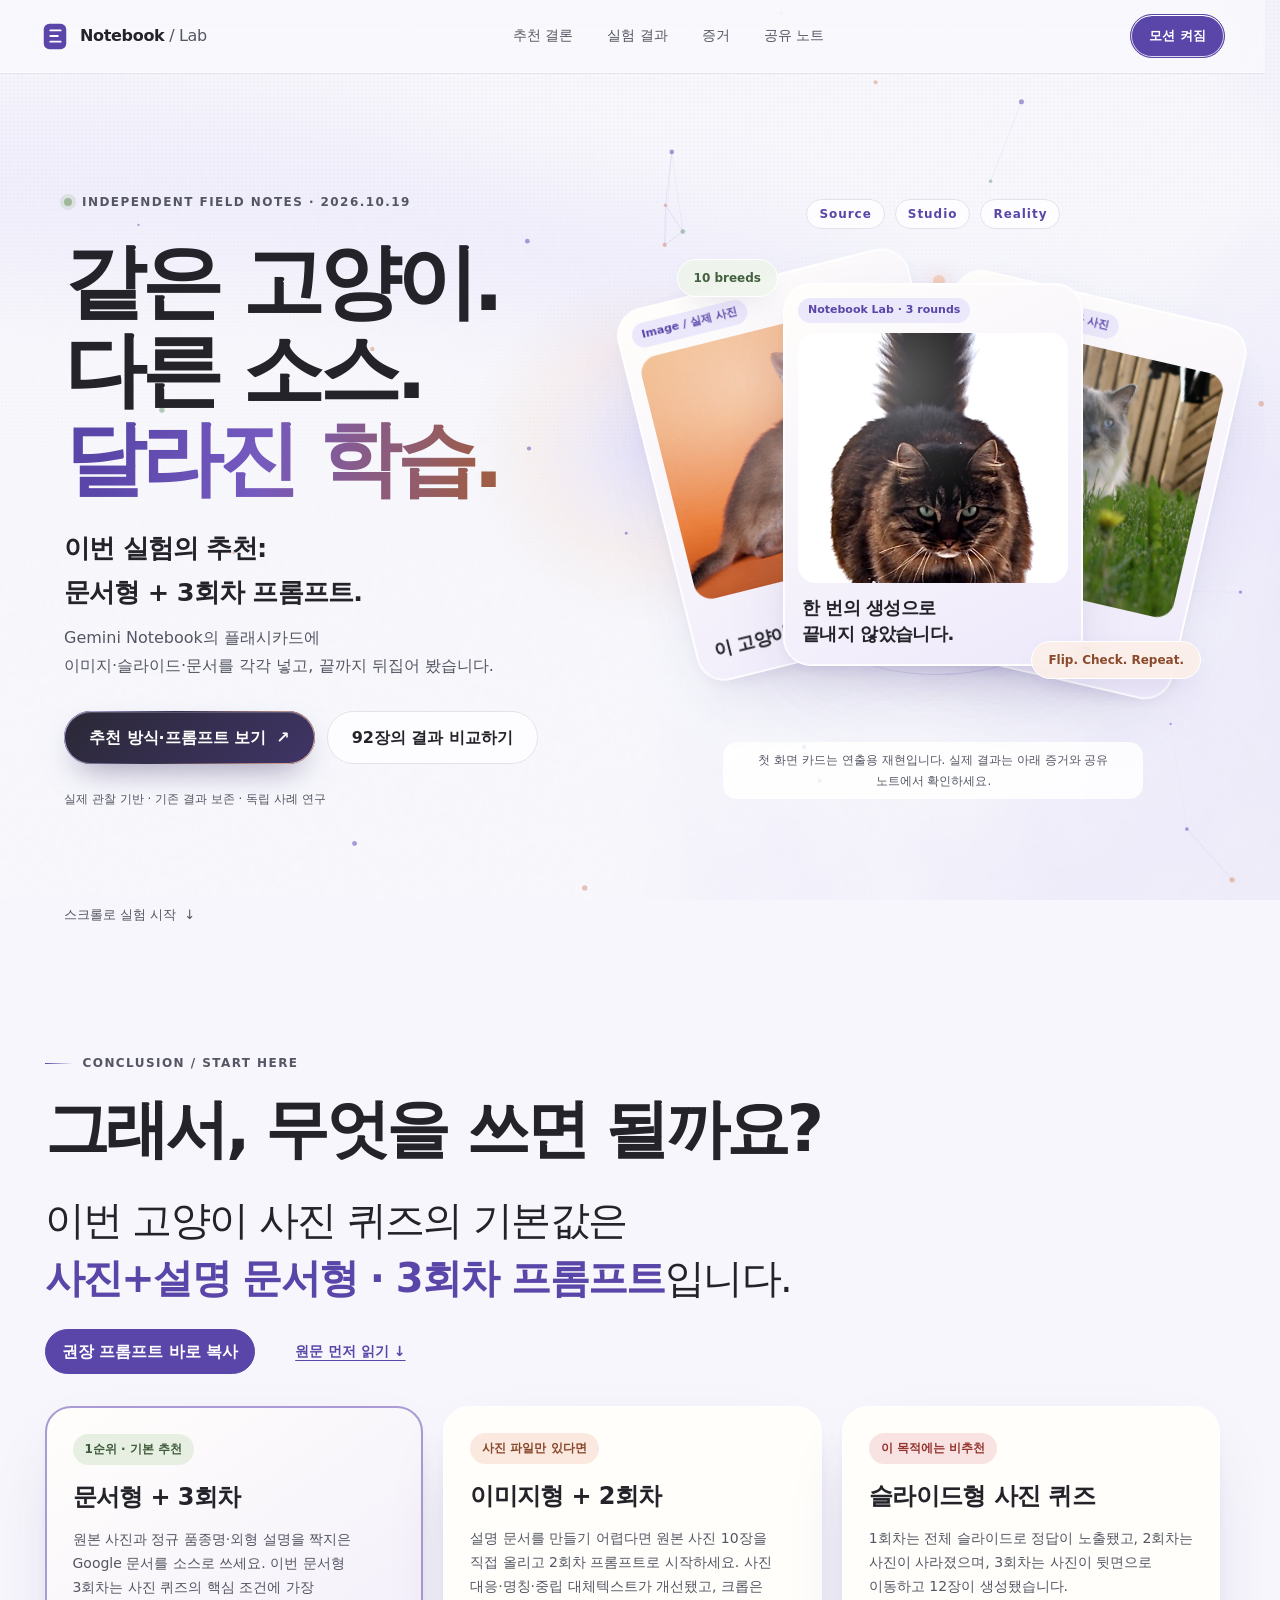
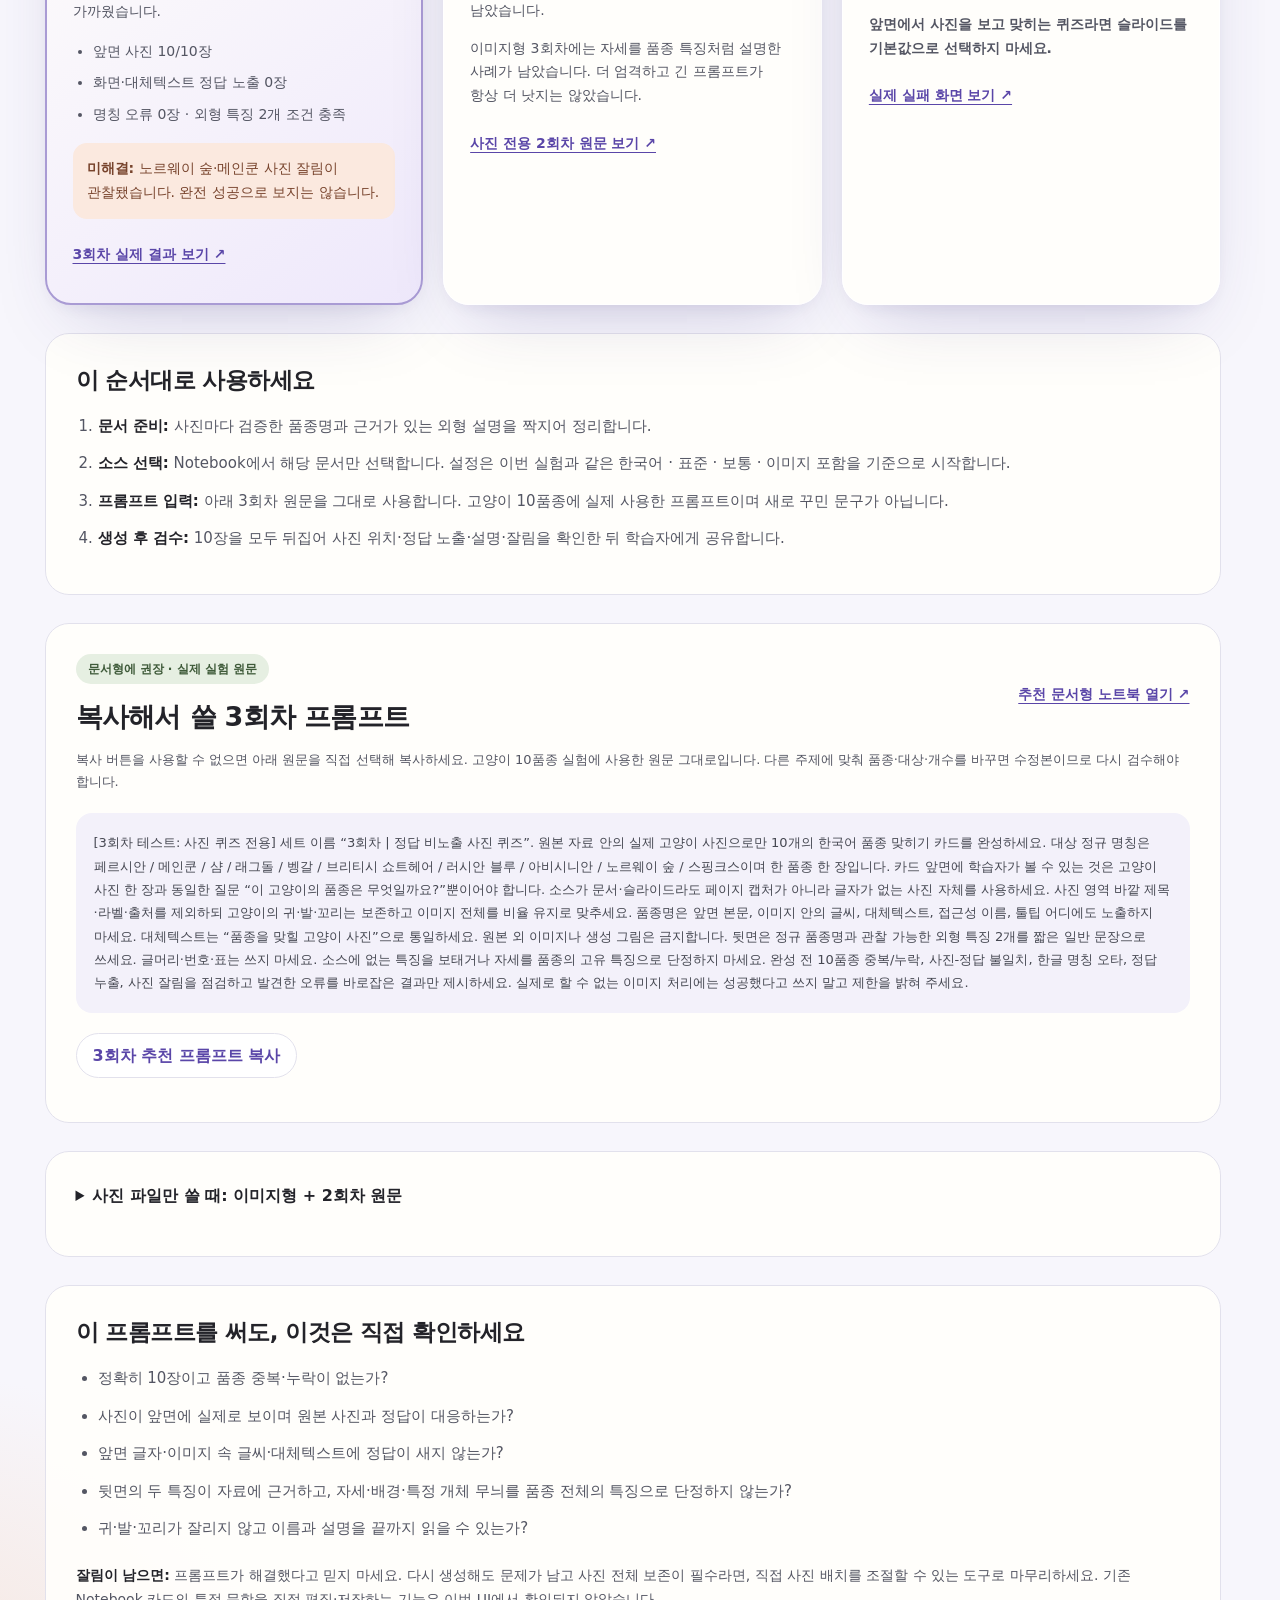
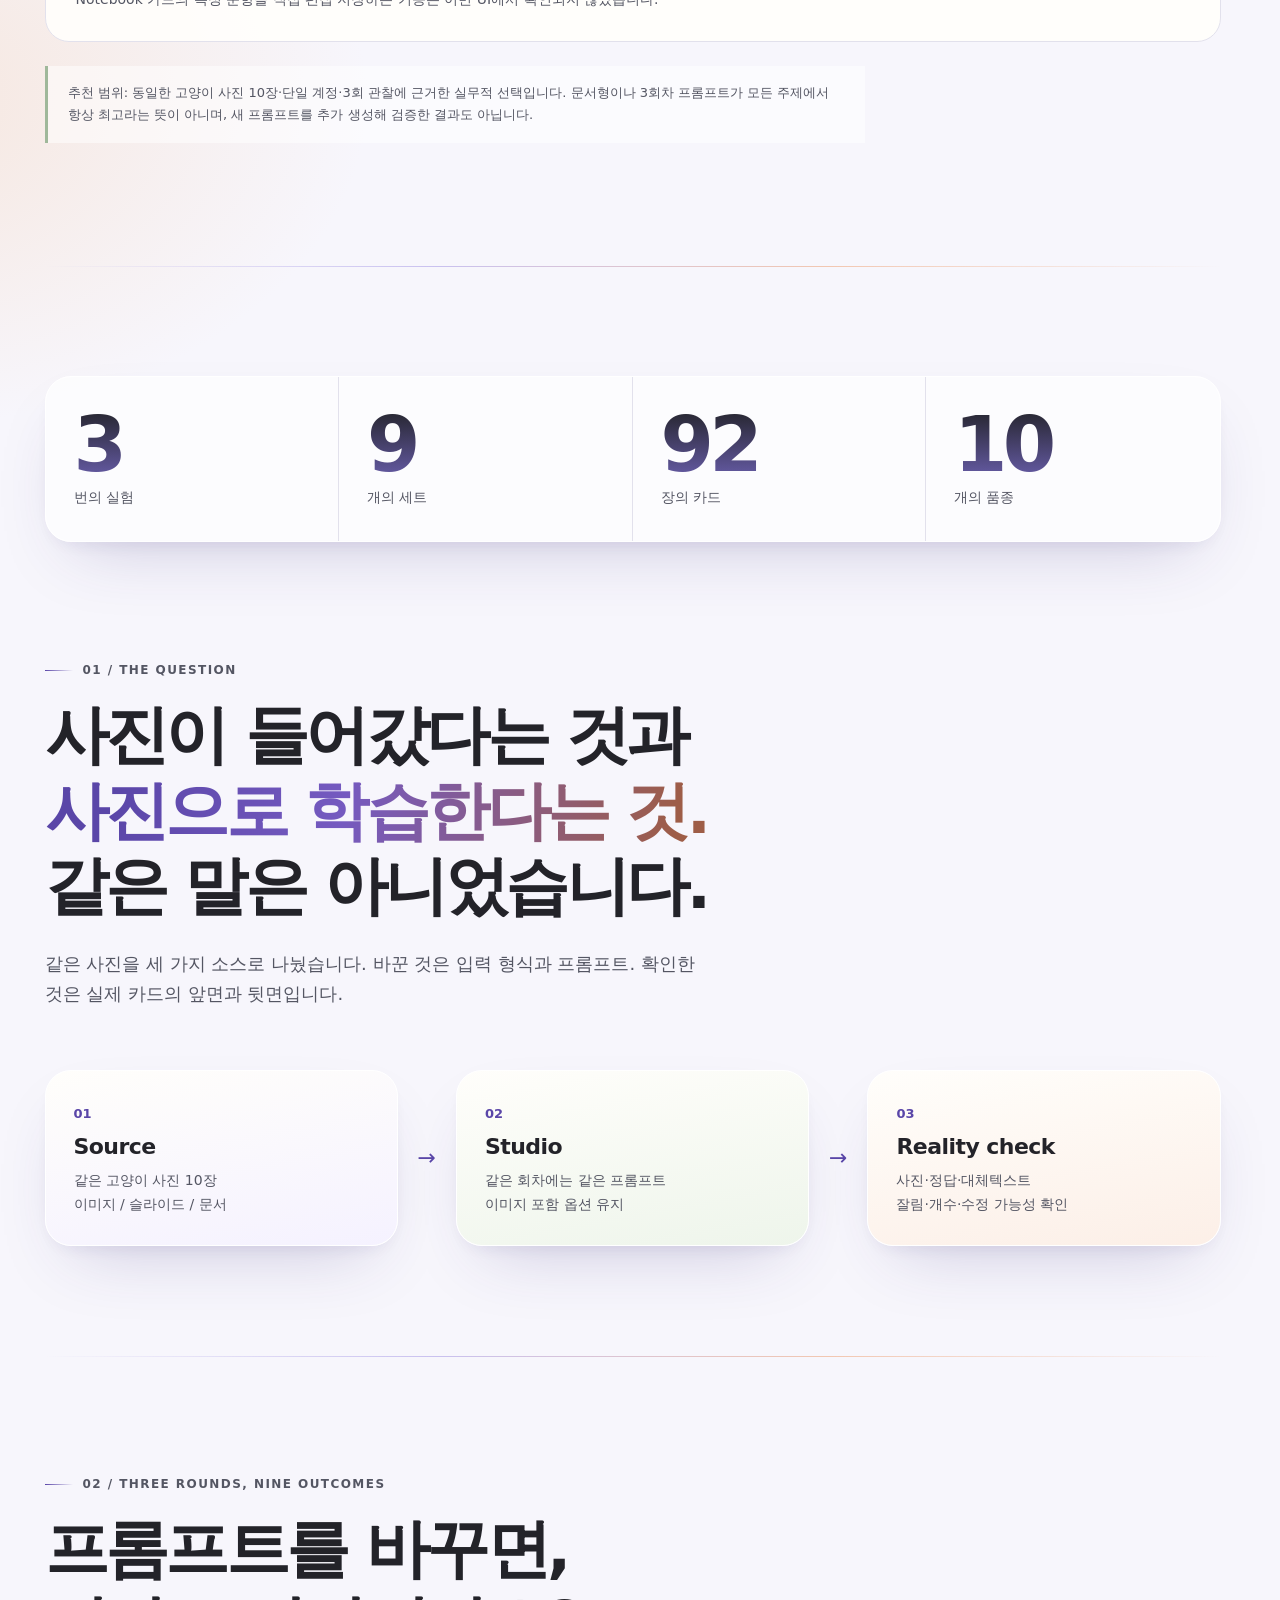
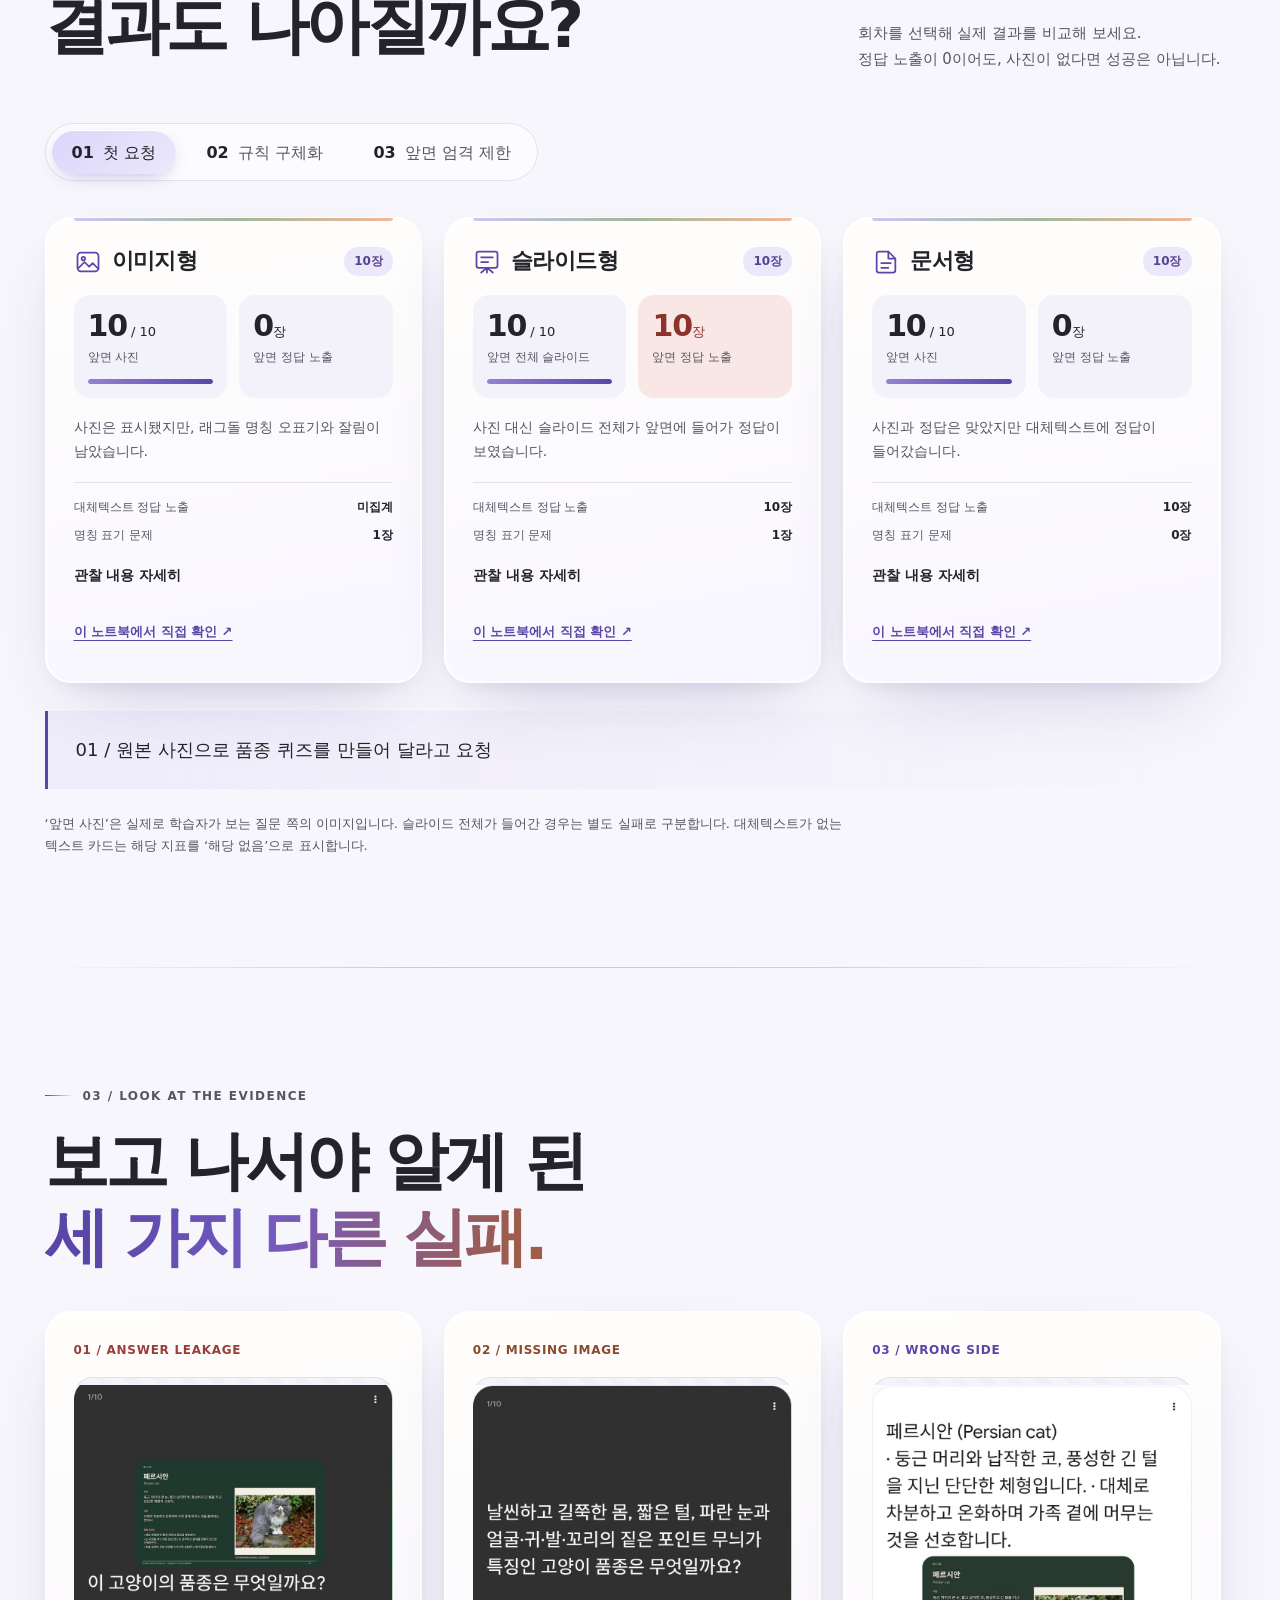
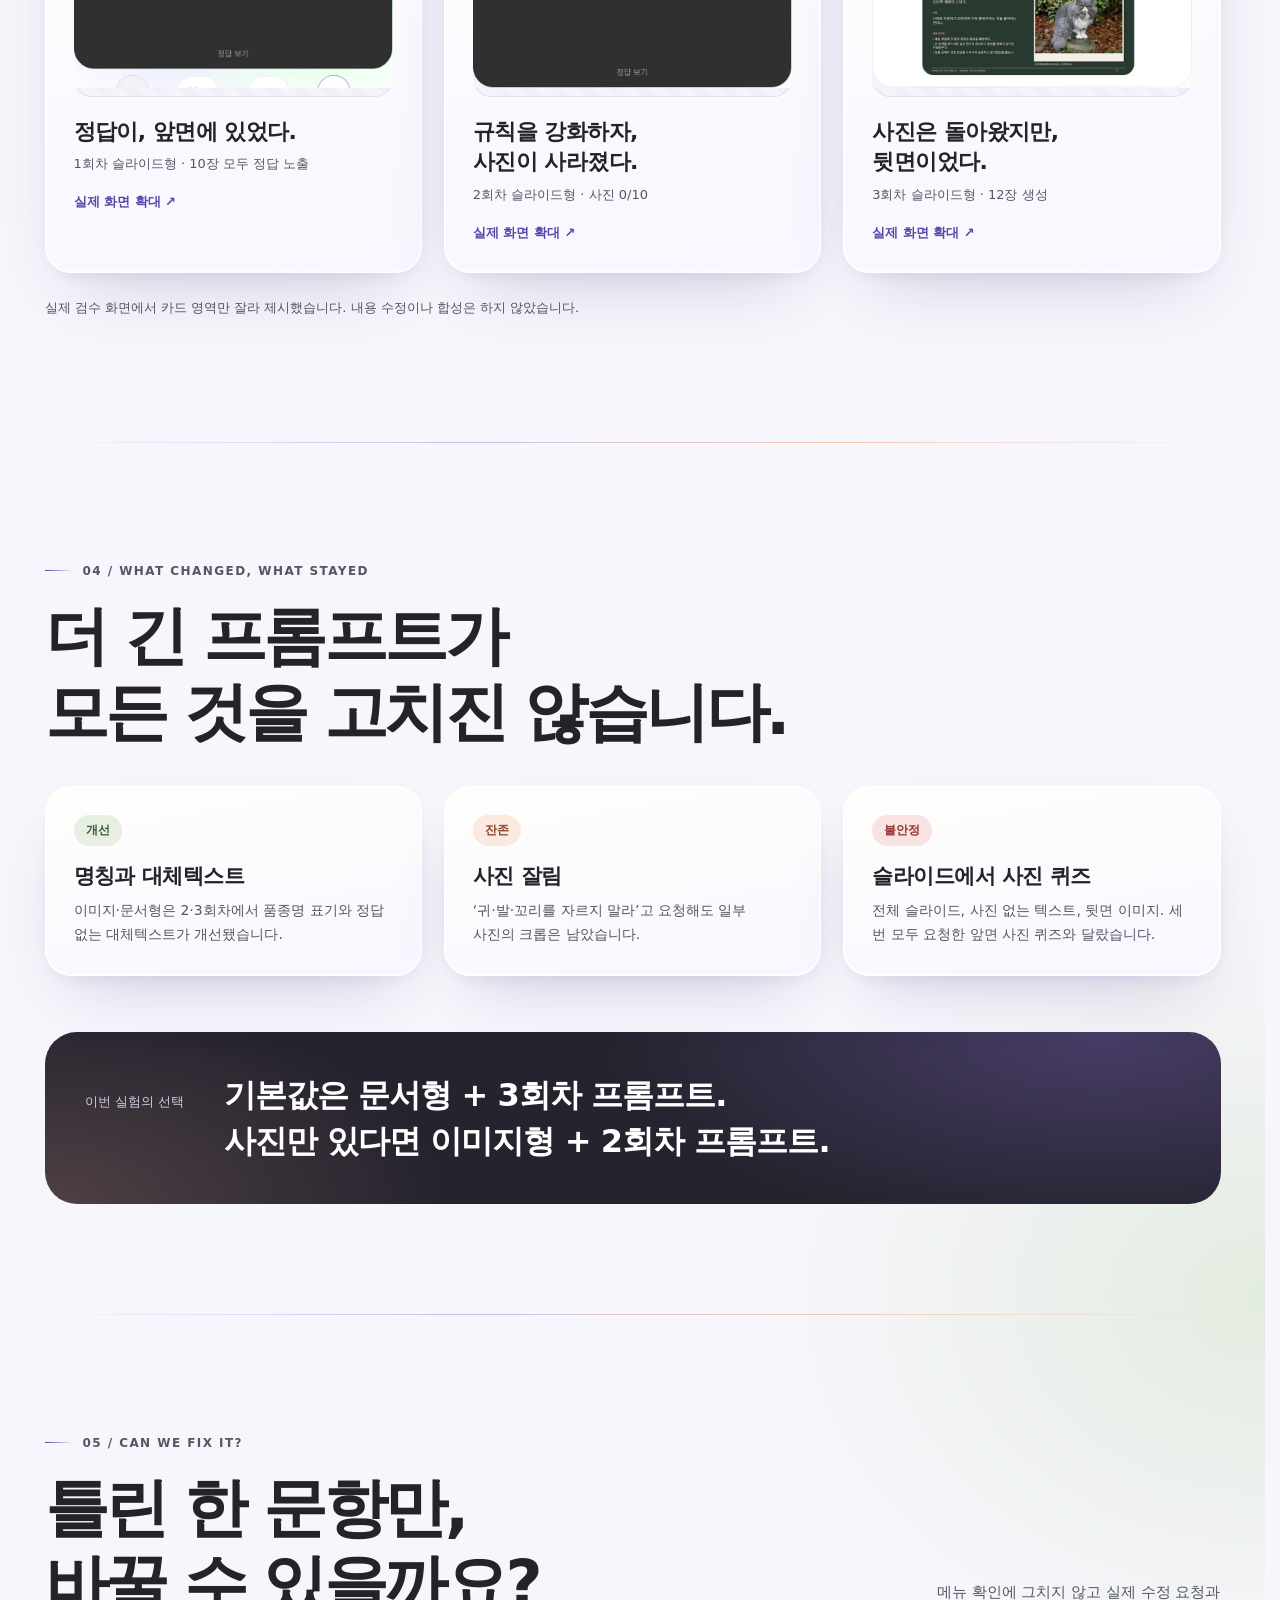
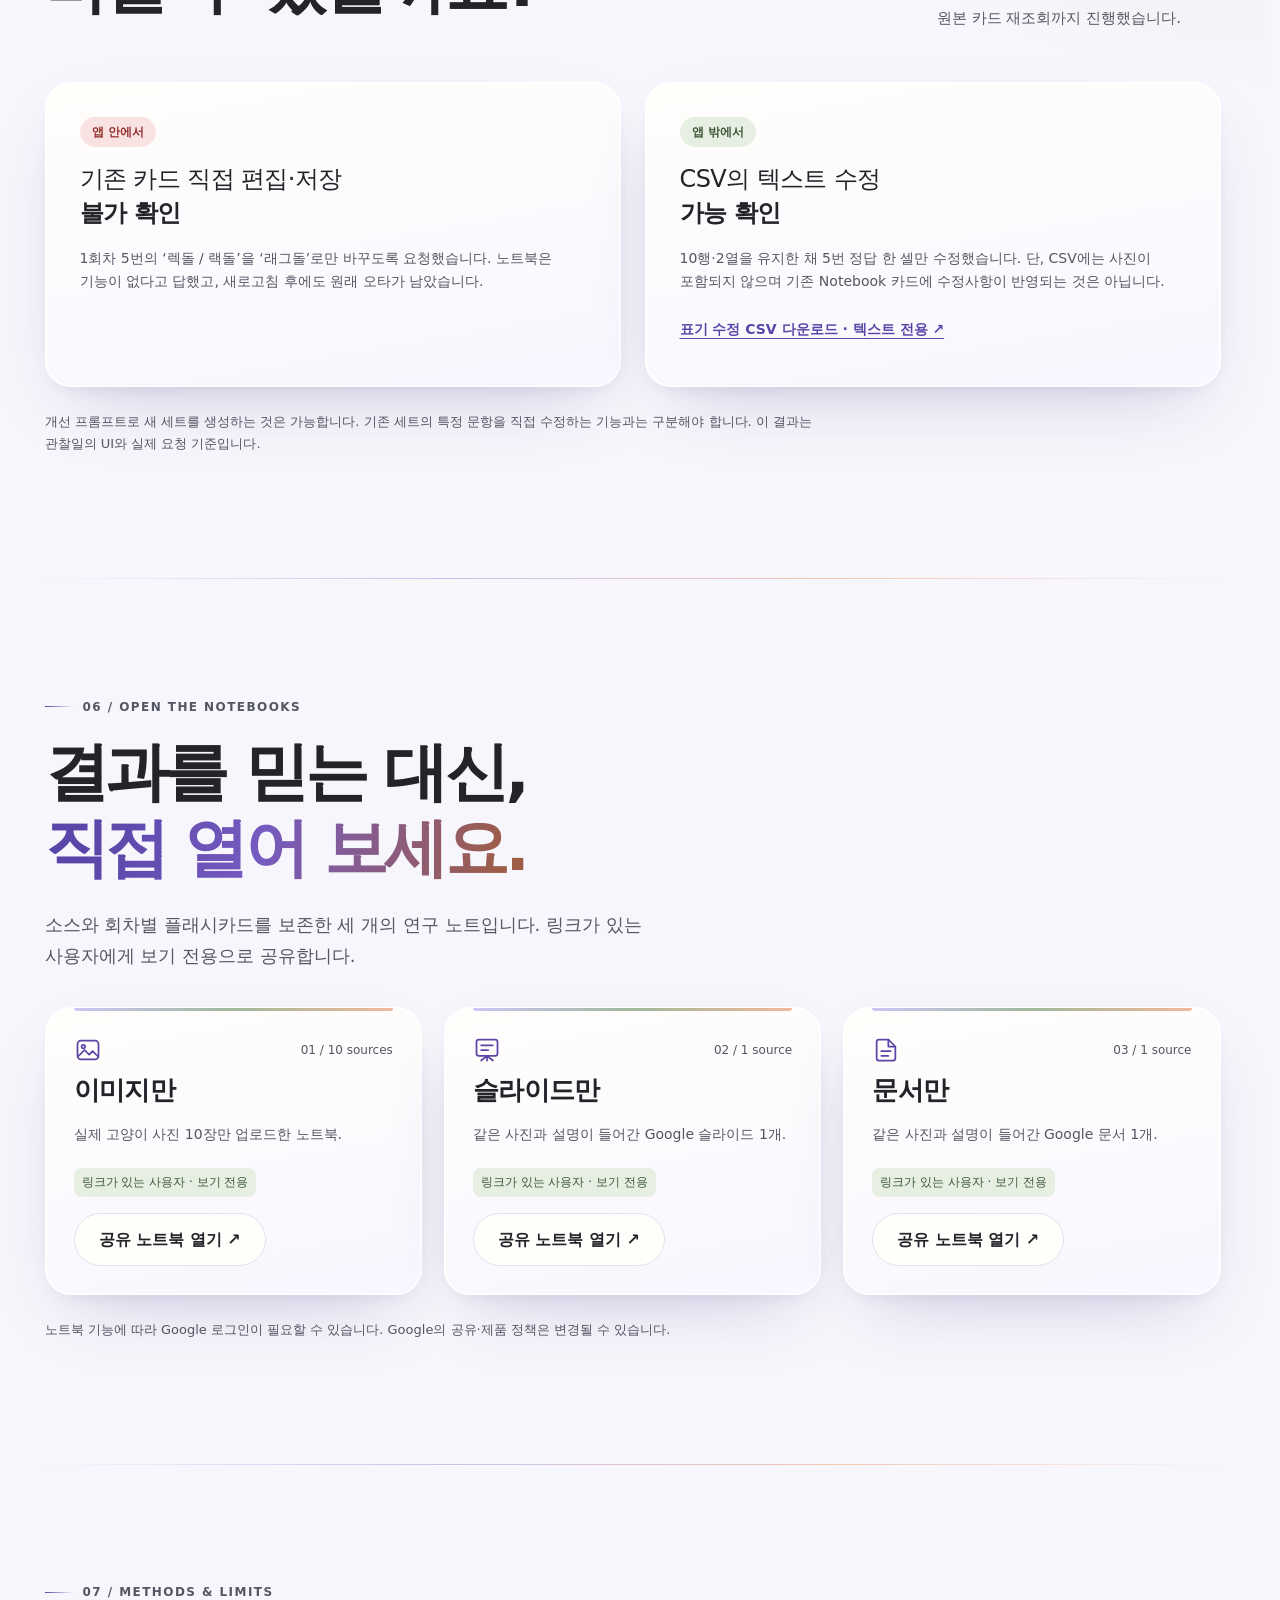
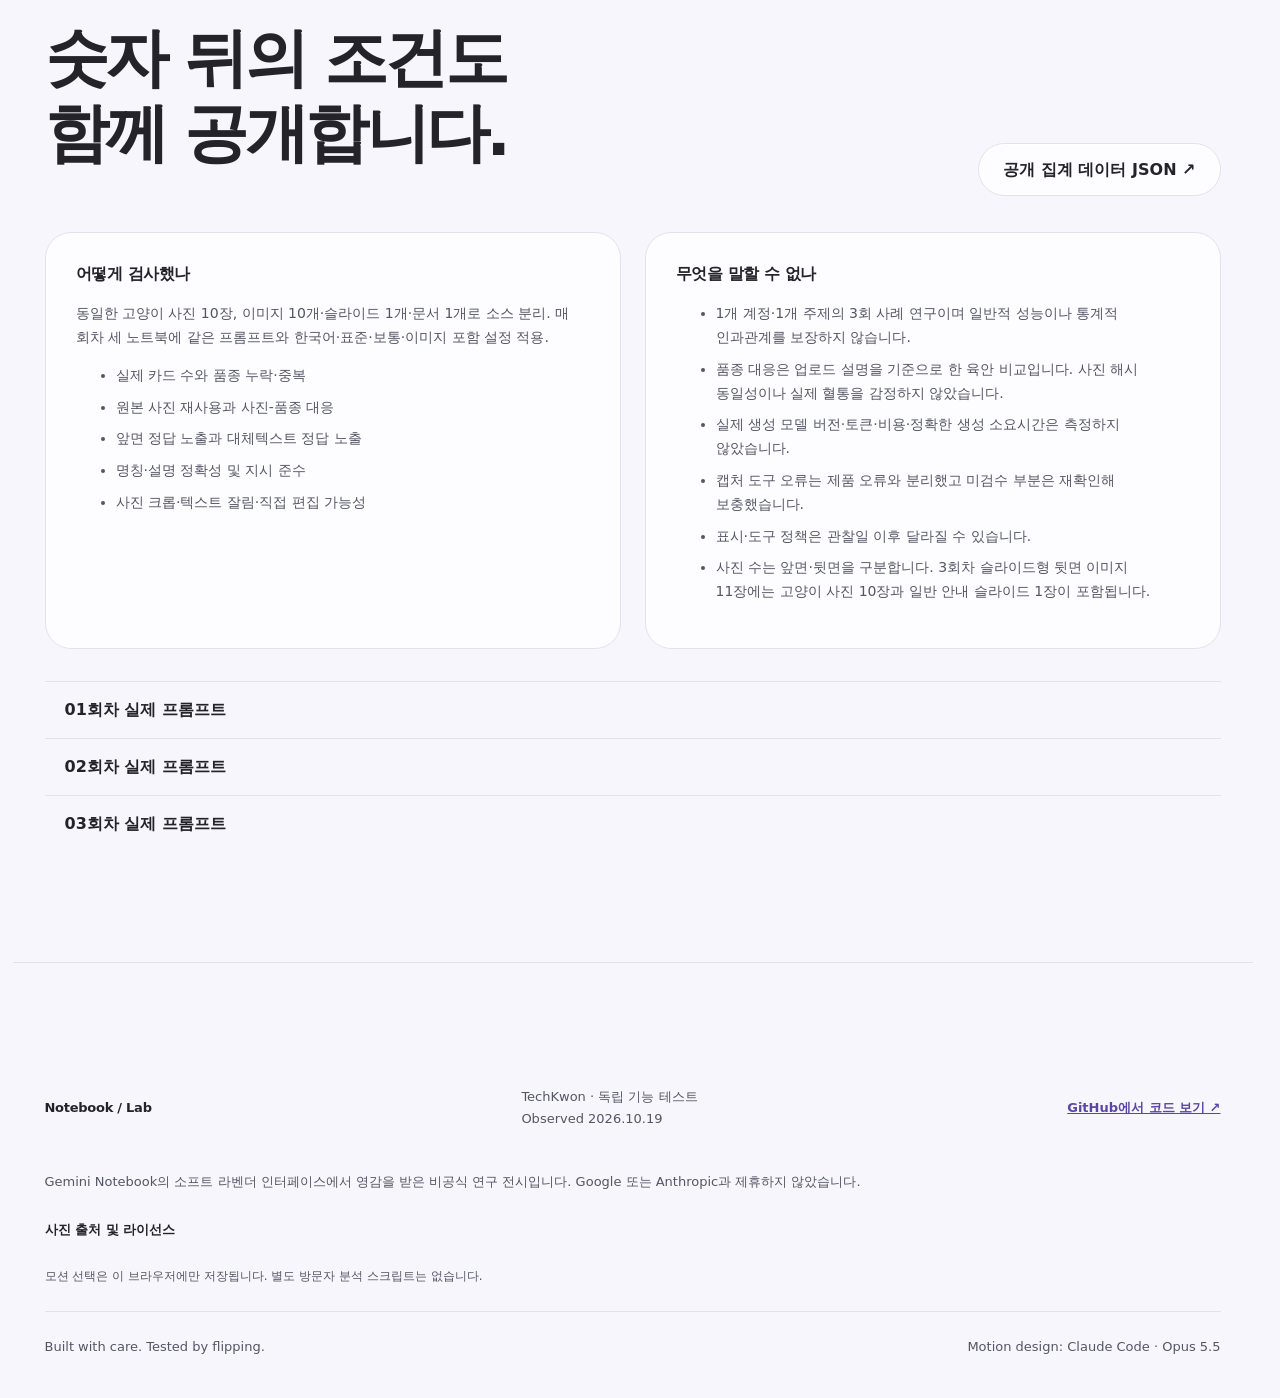
==== commit 4ada2912: "Lead with an actionable document-plus-round-three recommendation and exact prompts" ====
--- a/web/index.html
+++ b/web/index.html
@@ -1,6 +1,6 @@
 <!doctype html>
-<html lang="ko"><head><meta charset="UTF-8"><meta name="viewport" content="width=device-width,initial-scale=1"><meta name="theme-color" content="#f7f8fc"><title>Notebook Lab | Gemini Notebook 플래시카드 3회 실험</title><link rel="icon" href="assets/favicon.svg" type="image/svg+xml"><link rel="stylesheet" href="styles.css"><link rel="stylesheet" href="enhancements.css"><script type="module" src="app.js"></script>
-<meta name="description" content="같은 고양이 사진을 이미지·슬라이드·문서로 나누고 프롬프트를 바꿔 3회·9세트·92장을 검사했습니다. 실제 카드 증거와 공유 노트북, 오류 수정 테스트를 확인하세요.">
+<html lang="ko"><head><meta charset="UTF-8"><meta name="viewport" content="width=device-width,initial-scale=1"><meta name="theme-color" content="#f7f8fc"><title>Notebook Lab | Gemini Notebook 플래시카드 3회 실험</title><link rel="icon" href="assets/favicon.svg" type="image/svg+xml"><link rel="stylesheet" href="styles.css?v=20261019.2"><link rel="stylesheet" href="enhancements.css?v=conclusion1"><script type="module" src="app.js?v=conclusion1"></script>
+<meta name="description" content="고양이 사진 퀴즈 3회·9세트·92장 검수. 문서형+3회차 프롬프트를 추천하는 근거와 사진만 있을 때의 대안, 복사용 원문과 검수 체크리스트를 제공합니다.">
 <meta name="robots" content="index,follow,max-image-preview:large">
 <meta name="referrer" content="no-referrer">
 <meta name="application-name" content="Notebook Lab">
@@ -9,7 +9,7 @@
 <meta property="og:locale" content="ko_KR">
 <meta property="og:site_name" content="Notebook Lab">
 <meta property="og:title" content="사진을 올렸다고, 사진 퀴즈가 될까? | Notebook Lab">
-<meta property="og:description" content="같은 고양이 사진을 이미지·슬라이드·문서로 나누고 프롬프트를 바꿔 3회·9세트·92장을 검사했습니다. 실제 카드 증거와 공유 노트북, 오류 수정 테스트를 확인하세요.">
+<meta property="og:description" content="고양이 사진 퀴즈 3회·9세트·92장 검수. 문서형+3회차 프롬프트를 추천하는 근거와 사진만 있을 때의 대안, 복사용 원문과 검수 체크리스트를 제공합니다.">
 <meta property="og:url" content="https://techkwon.github.io/gemini-notebook-flashcard-lab/">
 <meta property="og:image" content="https://techkwon.github.io/gemini-notebook-flashcard-lab/assets/og-cover.png">
 <meta property="og:image:width" content="1200">
@@ -18,7 +18,7 @@
 <meta property="og:image:alt" content="Notebook Lab: Gemini Notebook 독립 기능 테스트, 3회·9세트·92장">
 <meta name="twitter:card" content="summary_large_image">
 <meta name="twitter:title" content="사진을 올렸다고, 사진 퀴즈가 될까?">
-<meta name="twitter:description" content="같은 고양이 사진을 이미지·슬라이드·문서로 나누고 프롬프트를 바꿔 3회·9세트·92장을 검사했습니다. 실제 카드 증거와 공유 노트북, 오류 수정 테스트를 확인하세요.">
+<meta name="twitter:description" content="고양이 사진 퀴즈 3회·9세트·92장 검수. 문서형+3회차 프롬프트를 추천하는 근거와 사진만 있을 때의 대안, 복사용 원문과 검수 체크리스트를 제공합니다.">
 <meta name="twitter:image" content="https://techkwon.github.io/gemini-notebook-flashcard-lab/assets/og-cover.png">
 <link rel="icon" type="image/png" sizes="32x32" href="assets/icon-32.png">
 <link rel="icon" type="image/png" sizes="16x16" href="assets/icon-16.png">
@@ -26,17 +26,33 @@
 <link rel="apple-touch-icon" sizes="180x180" href="assets/apple-touch-icon.png">
 <link rel="manifest" href="site.webmanifest">
 <meta name="apple-mobile-web-app-title" content="Notebook Lab">
-<meta http-equiv="Content-Security-Policy" content="default-src 'self'; script-src 'self' 'sha256-oMC1afzo5L44SY7hIwotlrqQsDDuvLmMvv91yOKxP6o='; style-src 'self' 'unsafe-inline'; img-src 'self' data:; connect-src 'self'; font-src 'self'; object-src 'none'; base-uri 'self'; form-action 'none'; frame-src 'none'">
-<script type="application/ld+json">{"@context":"https://schema.org","@graph":[{"@type":"WebSite","@id":"https://techkwon.github.io/gemini-notebook-flashcard-lab/#website","url":"https://techkwon.github.io/gemini-notebook-flashcard-lab/","name":"Notebook Lab","inLanguage":"ko-KR"},{"@type":"Article","@id":"https://techkwon.github.io/gemini-notebook-flashcard-lab/#study","mainEntityOfPage":"https://techkwon.github.io/gemini-notebook-flashcard-lab/","headline":"사진을 올렸다고, 사진 퀴즈가 될까?","description":"Gemini Notebook 플래시카드의 소스 형식과 프롬프트를 바꿔 본 독립 기능 테스트","datePublished":"2026-10-19","dateModified":"2026-10-19","inLanguage":"ko-KR","image":"https://techkwon.github.io/gemini-notebook-flashcard-lab/assets/og-cover.png","author":{"@type":"Person","name":"TechKwon","url":"https://github.com/techkwon"},"keywords":["Gemini Notebook","NotebookLM","플래시카드","사진 퀴즈","AI 교육","소스 형식 비교"],"isAccessibleForFree":true,"about":{"@type":"Thing","name":"Gemini Notebook flashcard source-format test"}}]}</script>
+<meta http-equiv="Content-Security-Policy" content="default-src 'self'; script-src 'self' 'sha256-EP0OQecDorIyD+i2wpN/gdout7JK09sQWQyPWZ52Ego='; style-src 'self' 'unsafe-inline'; img-src 'self' data:; connect-src 'self'; font-src 'self'; object-src 'none'; base-uri 'self'; form-action 'none'; frame-src 'none'">
+<script type="application/ld+json">{"@context":"https://schema.org","@graph":[{"@type":"WebSite","@id":"https://techkwon.github.io/gemini-notebook-flashcard-lab/#website","url":"https://techkwon.github.io/gemini-notebook-flashcard-lab/","name":"Notebook Lab","inLanguage":"ko-KR"},{"@type":"Article","@id":"https://techkwon.github.io/gemini-notebook-flashcard-lab/#study","mainEntityOfPage":"https://techkwon.github.io/gemini-notebook-flashcard-lab/","headline":"사진을 올렸다고, 사진 퀴즈가 될까?","description":"고양이 사진 퀴즈 3회·9세트·92장 검수. 문서형+3회차 프롬프트를 추천하는 근거와 사진만 있을 때의 대안, 복사용 원문과 검수 체크리스트를 제공합니다.","datePublished":"2026-10-19","dateModified":"2026-10-19","inLanguage":"ko-KR","image":"https://techkwon.github.io/gemini-notebook-flashcard-lab/assets/og-cover.png","author":{"@type":"Person","name":"TechKwon","url":"https://github.com/techkwon"},"keywords":["Gemini Notebook","NotebookLM","플래시카드","사진 퀴즈","AI 교육","소스 형식 비교"],"isAccessibleForFree":true,"about":{"@type":"Thing","name":"Gemini Notebook flashcard source-format test"}}]}</script>
 
 </head><body>
 <a class="skip-link" href="#main">본문으로 이동</a><canvas id="ambient-canvas" aria-hidden="true"></canvas><div class="cursor-orb" aria-hidden="true"></div><div class="scroll-progress" aria-hidden="true"></div>
-<header class="site-header"><a class="brand" href="#top" aria-label="Notebook Lab 처음으로"><svg viewBox="0 0 32 32" width="30" height="30" aria-hidden="true"><rect x="4" y="3" width="24" height="27" rx="6" fill="currentColor"/><path d="M11 10h11M11 16h8M11 22h11" stroke="white" stroke-width="2" stroke-linecap="round"/></svg><span>Notebook<span class="brand-light"> / Lab</span></span></a><nav aria-label="주 탐색"><a href="#experiment">실험 결과</a><a href="#evidence">증거</a><a href="#notebooks">공유 노트</a></nav><button id="motion-toggle" disabled class="icon-button" type="button" aria-pressed="true">모션 끄기</button></header>
-<main id="main" tabindex="-1"><section id="top" class="hero"><div class="hero-copy"><div class="eyebrow"><span class="live-dot"></span>Independent field notes · 2026.10.19</div><h1 aria-label="같은 고양이. 다른 소스. 달라진 학습.">같은 고양이.<br>다른 소스.<br><span class="hero-accent">달라진 학습.</span></h1><p class="hero-deck">사진을 올렸다고,<br class="mobile-only"> 사진 퀴즈가 될까요?</p><p class="hero-description">Gemini Notebook의 플래시카드에<br>이미지·슬라이드·문서를 각각 넣고, 끝까지 뒤집어 봤습니다.</p><div class="hero-actions"><a class="button primary magnetic" href="#experiment">92장의 결과 탐험하기 <span aria-hidden="true">↗</span></a><a class="button quiet" href="#notebooks">원본 노트북 열기</a></div><span class="hero-footnote">실제 관찰 기반 · 기존 결과 보존 · 독립 사례 연구</span></div><div class="hero-stage" id="hero-stage"><svg class="source-flow" viewBox="0 0 760 660" aria-hidden="true"><defs><linearGradient id="flow-gradient"><stop stop-color="#9fb89a"/><stop offset=".5" stop-color="#8b72d9"/><stop offset="1" stop-color="#f2b89a"/></linearGradient></defs><path class="flow-bed" d="M45 470C80 130 640 35 704 265S405 675 208 523 120 170 395 155"/><path class="flow-light" d="M45 470C80 130 640 35 704 265S405 675 208 523 120 170 395 155"/><circle cx="45" cy="470" r="5"/><circle cx="704" cy="265" r="5"/><circle cx="395" cy="155" r="5"/></svg><div class="stage-orbit" aria-hidden="true"></div><div class="source-bridge" aria-hidden="true"><span>Source</span><span>Studio</span><span>Reality</span></div><button class="floating-card card-back-left" type="button" data-hero-card aria-pressed="false" aria-describedby="demo-disclaimer" aria-label="이미지형 예시 카드 뒤집기"><span class="card-flip-inner"><span class="card-face card-face-front" aria-hidden="false"><span class="card-tag">Image / 실제 사진</span><img decoding="async" src="assets/photos/08_abyssinian.jpg" alt="아비시니안 원본 사진" width="380" height="300"><span class="card-question">이 고양이의 품종은?</span></span><span class="card-face card-face-back" aria-hidden="true"><span class="card-back-mark" aria-hidden="true"><svg viewBox="0 0 32 32" width="48" height="48"><rect x="4" y="3" width="24" height="27" rx="6" fill="currentColor"/><path d="M11 10h11M11 16h8M11 22h11" stroke="white" stroke-width="2" stroke-linecap="round"/></svg></span><span class="card-back-label">Notebook / Lab</span><span class="card-answer">아비시니안</span><span class="card-back-note">연출용 재현 · 실제 증거는 아래에서</span></span></span></button><button class="floating-card card-back-right" type="button" data-hero-card aria-pressed="false" aria-describedby="demo-disclaimer" aria-label="문서형 예시 카드 뒤집기"><span class="card-flip-inner"><span class="card-face card-face-front" aria-hidden="false"><span class="card-tag">Document / 설명과 사진</span><img decoding="async" src="assets/photos/04_ragdoll.jpg" alt="래그돌 원본 사진" width="380" height="300"><span class="card-question">사진과 설명이 함께라면?</span></span><span class="card-face card-face-back" aria-hidden="true"><span class="card-back-mark" aria-hidden="true"><svg viewBox="0 0 32 32" width="48" height="48"><rect x="4" y="3" width="24" height="27" rx="6" fill="currentColor"/><path d="M11 10h11M11 16h8M11 22h11" stroke="white" stroke-width="2" stroke-linecap="round"/></svg></span><span class="card-back-label">Notebook / Lab</span><span class="card-answer">래그돌</span><span class="card-back-note">연출용 재현 · 실제 증거는 아래에서</span></span></span></button><button class="floating-card card-front" type="button" data-hero-card aria-pressed="false" aria-describedby="demo-disclaimer" aria-label="연구 카드 뒤집기"><span class="card-flip-inner"><span class="card-face card-face-front" aria-hidden="false"><span class="card-tag">Notebook Lab · 3 rounds</span><img decoding="async" src="assets/photos/02_maine_coon.jpg" alt="메인쿤 원본 사진" width="380" height="300"><span class="card-question">한 번의 생성으로<br>끝내지 않았습니다.</span></span><span class="card-face card-face-back" aria-hidden="true"><span class="card-back-mark" aria-hidden="true"><svg viewBox="0 0 32 32" width="48" height="48"><rect x="4" y="3" width="24" height="27" rx="6" fill="currentColor"/><path d="M11 10h11M11 16h8M11 22h11" stroke="white" stroke-width="2" stroke-linecap="round"/></svg></span><span class="card-back-label">Notebook / Lab</span><span class="card-answer">9세트 · 92장<br>앞면과 뒷면까지 검수</span><span class="card-back-note">연출용 재현 · 실제 증거는 아래에서</span></span></span></button><div class="stage-chip chip-one">10 breeds</div><div class="stage-chip chip-two">Flip. Check. Repeat.</div><p class="demo-disclaimer" id="demo-disclaimer">첫 화면 카드는 연출용 재현입니다. 실제 결과는 아래 증거와 공유 노트에서 확인하세요.</p></div><a class="scroll-cue" href="#overview">스크롤로 실험 시작 <span aria-hidden="true">↓</span></a></section>
+<header class="site-header"><a class="brand" href="#top" aria-label="Notebook Lab 처음으로"><svg viewBox="0 0 32 32" width="30" height="30" aria-hidden="true"><rect x="4" y="3" width="24" height="27" rx="6" fill="currentColor"/><path d="M11 10h11M11 16h8M11 22h11" stroke="white" stroke-width="2" stroke-linecap="round"/></svg><span>Notebook<span class="brand-light"> / Lab</span></span></a><nav aria-label="주 탐색"><a href="#recommendation">추천 결론</a><a href="#experiment">실험 결과</a><a href="#evidence">증거</a><a href="#notebooks">공유 노트</a></nav><button id="motion-toggle" disabled class="icon-button" type="button" aria-pressed="true">모션 끄기</button></header>
+<main id="main" tabindex="-1"><section id="top" class="hero"><div class="hero-copy"><div class="eyebrow"><span class="live-dot"></span>Independent field notes · 2026.10.19</div><h1 aria-label="같은 고양이. 다른 소스. 달라진 학습.">같은 고양이.<br>다른 소스.<br><span class="hero-accent">달라진 학습.</span></h1><p class="hero-deck">이번 실험의 추천:<br>문서형 + 3회차 프롬프트.</p><p class="hero-description">Gemini Notebook의 플래시카드에<br>이미지·슬라이드·문서를 각각 넣고, 끝까지 뒤집어 봤습니다.</p><div class="hero-actions"><a class="button primary magnetic" href="#recommendation">추천 방식·프롬프트 보기 <span aria-hidden="true">↗</span></a><a class="button quiet" href="#experiment">92장의 결과 비교하기</a></div><span class="hero-footnote">실제 관찰 기반 · 기존 결과 보존 · 독립 사례 연구</span></div><div class="hero-stage" id="hero-stage"><svg class="source-flow" viewBox="0 0 760 660" aria-hidden="true"><defs><linearGradient id="flow-gradient"><stop stop-color="#9fb89a"/><stop offset=".5" stop-color="#8b72d9"/><stop offset="1" stop-color="#f2b89a"/></linearGradient></defs><path class="flow-bed" d="M45 470C80 130 640 35 704 265S405 675 208 523 120 170 395 155"/><path class="flow-light" d="M45 470C80 130 640 35 704 265S405 675 208 523 120 170 395 155"/><circle cx="45" cy="470" r="5"/><circle cx="704" cy="265" r="5"/><circle cx="395" cy="155" r="5"/></svg><div class="stage-orbit" aria-hidden="true"></div><div class="source-bridge" aria-hidden="true"><span>Source</span><span>Studio</span><span>Reality</span></div><button class="floating-card card-back-left" type="button" data-hero-card aria-pressed="false" aria-describedby="demo-disclaimer" aria-label="이미지형 예시 카드 뒤집기"><span class="card-flip-inner"><span class="card-face card-face-front" aria-hidden="false"><span class="card-tag">Image / 실제 사진</span><img decoding="async" src="assets/photos/08_abyssinian.jpg" alt="아비시니안 원본 사진" width="380" height="300"><span class="card-question">이 고양이의 품종은?</span></span><span class="card-face card-face-back" aria-hidden="true"><span class="card-back-mark" aria-hidden="true"><svg viewBox="0 0 32 32" width="48" height="48"><rect x="4" y="3" width="24" height="27" rx="6" fill="currentColor"/><path d="M11 10h11M11 16h8M11 22h11" stroke="white" stroke-width="2" stroke-linecap="round"/></svg></span><span class="card-back-label">Notebook / Lab</span><span class="card-answer">아비시니안</span><span class="card-back-note">연출용 재현 · 실제 증거는 아래에서</span></span></span></button><button class="floating-card card-back-right" type="button" data-hero-card aria-pressed="false" aria-describedby="demo-disclaimer" aria-label="문서형 예시 카드 뒤집기"><span class="card-flip-inner"><span class="card-face card-face-front" aria-hidden="false"><span class="card-tag">Document / 설명과 사진</span><img decoding="async" src="assets/photos/04_ragdoll.jpg" alt="래그돌 원본 사진" width="380" height="300"><span class="card-question">사진과 설명이 함께라면?</span></span><span class="card-face card-face-back" aria-hidden="true"><span class="card-back-mark" aria-hidden="true"><svg viewBox="0 0 32 32" width="48" height="48"><rect x="4" y="3" width="24" height="27" rx="6" fill="currentColor"/><path d="M11 10h11M11 16h8M11 22h11" stroke="white" stroke-width="2" stroke-linecap="round"/></svg></span><span class="card-back-label">Notebook / Lab</span><span class="card-answer">래그돌</span><span class="card-back-note">연출용 재현 · 실제 증거는 아래에서</span></span></span></button><button class="floating-card card-front" type="button" data-hero-card aria-pressed="false" aria-describedby="demo-disclaimer" aria-label="연구 카드 뒤집기"><span class="card-flip-inner"><span class="card-face card-face-front" aria-hidden="false"><span class="card-tag">Notebook Lab · 3 rounds</span><img decoding="async" src="assets/photos/02_maine_coon.jpg" alt="메인쿤 원본 사진" width="380" height="300"><span class="card-question">한 번의 생성으로<br>끝내지 않았습니다.</span></span><span class="card-face card-face-back" aria-hidden="true"><span class="card-back-mark" aria-hidden="true"><svg viewBox="0 0 32 32" width="48" height="48"><rect x="4" y="3" width="24" height="27" rx="6" fill="currentColor"/><path d="M11 10h11M11 16h8M11 22h11" stroke="white" stroke-width="2" stroke-linecap="round"/></svg></span><span class="card-back-label">Notebook / Lab</span><span class="card-answer">9세트 · 92장<br>앞면과 뒷면까지 검수</span><span class="card-back-note">연출용 재현 · 실제 증거는 아래에서</span></span></span></button><div class="stage-chip chip-one">10 breeds</div><div class="stage-chip chip-two">Flip. Check. Repeat.</div><p class="demo-disclaimer" id="demo-disclaimer">첫 화면 카드는 연출용 재현입니다. 실제 결과는 아래 증거와 공유 노트에서 확인하세요.</p></div><a class="scroll-cue" href="#overview">스크롤로 실험 시작 <span aria-hidden="true">↓</span></a></section>
+<section id="recommendation" class="recommendation section-shell" aria-labelledby="recommendation-title">
+<div class="section-kicker">Conclusion / Start here</div>
+<h2 id="recommendation-title">그래서, 무엇을 쓰면 될까요?</h2>
+<p class="recommend-lead">이번 고양이 사진 퀴즈의 기본값은<br><strong>사진+설명 문서형 · 3회차 프롬프트</strong>입니다.</p>
+<div class="recommend-quick-actions"><button disabled type="button" class="copy-prompt" data-copy-round="3">권장 프롬프트 바로 복사</button><span class="copy-status" role="status"></span><a class="text-link" href="#document-prompt">원문 먼저 읽기 ↓</a></div>
+<div class="recommend-grid">
+<article class="recommend-choice recommend-primary"><span class="pill good">1순위 · 기본 추천</span><h3>문서형 + 3회차</h3><p>원본 사진과 정규 품종명·외형 설명을 짝지은 Google 문서를 소스로 쓰세요. 이번 문서형 3회차는 사진 퀴즈의 핵심 조건에 가장 가까웠습니다.</p><ul><li>앞면 사진 10/10장</li><li>화면·대체텍스트 정답 노출 0장</li><li>명칭 오류 0장 · 외형 특징 2개 조건 충족</li></ul><p class="remaining-issue"><strong>미해결:</strong> 노르웨이 숲·메인쿤 사진 잘림이 관찰됐습니다. 완전 성공으로 보지는 않습니다.</p><a class="text-link" href="#experiment" data-jump-round="3">3회차 실제 결과 보기 ↗</a></article>
+<article class="recommend-choice"><span class="pill caution">사진 파일만 있다면</span><h3>이미지형 + 2회차</h3><p>설명 문서를 만들기 어렵다면 원본 사진 10장을 직접 올리고 2회차 프롬프트로 시작하세요. 사진 대응·명칭·중립 대체텍스트가 개선됐고, 크롭은 남았습니다.</p><p>이미지형 3회차에는 자세를 품종 특징처럼 설명한 사례가 남았습니다. 더 엄격하고 긴 프롬프트가 항상 더 낫지는 않았습니다.</p><a class="text-link" href="#image-prompt">사진 전용 2회차 원문 보기 ↗</a></article>
+<article class="recommend-choice"><span class="pill bad">이 목적에는 비추천</span><h3>슬라이드형 사진 퀴즈</h3><p>1회차는 전체 슬라이드로 정답이 노출됐고, 2회차는 사진이 사라졌으며, 3회차는 사진이 뒷면으로 이동하고 12장이 생성됐습니다.</p><p><strong>앞면에서 사진을 보고 맞히는 퀴즈라면 슬라이드를 기본값으로 선택하지 마세요.</strong></p><a class="text-link" href="#evidence">실제 실패 화면 보기 ↗</a></article>
+</div>
+<div class="recommend-workflow"><h3>이 순서대로 사용하세요</h3><ol><li><strong>문서 준비:</strong> 사진마다 검증한 품종명과 근거가 있는 외형 설명을 짝지어 정리합니다.</li><li><strong>소스 선택:</strong> Notebook에서 해당 문서만 선택합니다. 설정은 이번 실험과 같은 한국어 · 표준 · 보통 · 이미지 포함을 기준으로 시작합니다.</li><li><strong>프롬프트 입력:</strong> 아래 3회차 원문을 그대로 사용합니다. 고양이 10품종에 실제 사용한 프롬프트이며 새로 꾸민 문구가 아닙니다.</li><li><strong>생성 후 검수:</strong> 10장을 모두 뒤집어 사진 위치·정답 노출·설명·잘림을 확인한 뒤 학습자에게 공유합니다.</li></ol></div>
+<div class="recommended-prompt" id="document-prompt"><div class="recommend-prompt-head"><div><span class="pill good">문서형에 권장 · 실제 실험 원문</span><h3>복사해서 쓸 3회차 프롬프트</h3></div><a class="text-link" href="https://notebook.google.com/notebook/ec7b8817-feb5-479b-816e-bdbe9822cba4" target="_blank" rel="noopener noreferrer">추천 문서형 노트북 열기 ↗</a></div><p class="prompt-origin">복사 버튼을 사용할 수 없으면 아래 원문을 직접 선택해 복사하세요. 고양이 10품종 실험에 사용한 원문 그대로입니다. 다른 주제에 맞춰 품종·대상·개수를 바꾸면 수정본이므로 다시 검수해야 합니다.</p><pre class="prompt-text" id="recommended-prompt-text" tabindex="0" role="region" aria-label="3회차 추천 프롬프트 원문">[3회차 테스트: 사진 퀴즈 전용] 세트 이름 “3회차 | 정답 비노출 사진 퀴즈”. 원본 자료 안의 실제 고양이 사진으로만 10개의 한국어 품종 맞히기 카드를 완성하세요. 대상 정규 명칭은 페르시안 / 메인쿤 / 샴 / 래그돌 / 벵갈 / 브리티시 쇼트헤어 / 러시안 블루 / 아비시니안 / 노르웨이 숲 / 스핑크스이며 한 품종 한 장입니다. 카드 앞면에 학습자가 볼 수 있는 것은 고양이 사진 한 장과 동일한 질문 “이 고양이의 품종은 무엇일까요?”뿐이어야 합니다. 소스가 문서·슬라이드라도 페이지 캡처가 아니라 글자가 없는 사진 자체를 사용하세요. 사진 영역 바깥 제목·라벨·출처를 제외하되 고양이의 귀·발·꼬리는 보존하고 이미지 전체를 비율 유지로 맞추세요. 품종명은 앞면 본문, 이미지 안의 글씨, 대체텍스트, 접근성 이름, 툴팁 어디에도 노출하지 마세요. 대체텍스트는 “품종을 맞힐 고양이 사진”으로 통일하세요. 원본 외 이미지나 생성 그림은 금지합니다. 뒷면은 정규 품종명과 관찰 가능한 외형 특징 2개를 짧은 일반 문장으로 쓰세요. 글머리·번호·표는 쓰지 마세요. 소스에 없는 특징을 보태거나 자세를 품종의 고유 특징으로 단정하지 마세요. 완성 전 10품종 중복/누락, 사진-정답 불일치, 한글 명칭 오타, 정답 누출, 사진 잘림을 점검하고 발견한 오류를 바로잡은 결과만 제시하세요. 실제로 할 수 없는 이미지 처리에는 성공했다고 쓰지 말고 제한을 밝혀 주세요.</pre><button disabled type="button" class="copy-prompt" data-copy-round="3">3회차 추천 프롬프트 복사</button><span class="copy-status" role="status"></span></div>
+<details class="recommended-prompt alternative-prompt" id="image-prompt"><summary>사진 파일만 쓸 때: 이미지형 + 2회차 원문</summary><p class="prompt-origin">이미지형의 2회차 결과를 근거로 한 대안입니다. 문서형의 우위나 2회차의 일반적 우수성을 통계적으로 입증한 것은 아닙니다.</p><pre class="prompt-text" tabindex="0" role="region" aria-label="2회차 사진 전용 프롬프트 원문">[2회차 테스트] 제목은 “2회차 | 고양이 원본사진 플래시카드”로 해 주세요. 한국어 카드 정확히 10개, 다음 품종을 각각 1회만: 페르시안, 메인쿤, 샴, 래그돌, 벵갈, 브리티시 쇼트헤어, 러시안 블루, 아비시니안, 노르웨이 숲, 스핑크스. 현재 선택된 소스의 실제 고양이 사진만 사용하세요. 문서나 슬라이드는 사진 영역만 추출하고 페이지·슬라이드 전체, 제목, 품종명, 설명, 출처 문구를 앞면 이미지에 넣지 마세요. 새 그림을 생성하거나 외부 사진으로 대체하지 마세요. 사진은 가로세로 비율을 유지해 전체가 보이게 배치하고 귀·꼬리·발을 자르지 마세요. 앞면은 사진과 “이 고양이의 품종은 무엇일까요?”만. 이미지 대체텍스트/접근성 이름도 정답을 숨겨 “고양이 사진 1”처럼 중립적으로 지정하세요. 뒷면은 번호나 글머리 목록 없이 3줄: “품종: [정규 품종명]”, “특징 1: [형태 특징]”, “특징 2: [다른 형태 특징]”. 품종명은 위 표기를 그대로 쓰세요. 자세·촬영배경·주관적 수식어를 품종 특징으로 쓰지 마세요. 래그돌의 흰 무늬처럼 유형에 따라 다른 특징을 모든 개체의 특징으로 단정하지 마세요. 사진과 정답을 원본 파일명·설명에 맞춰 대조하세요. 원본 사진 추출/배치를 할 수 없다면 해냈다고 주장하지 말고 제한을 명시하세요.</pre><button disabled type="button" class="copy-prompt" data-copy-round="2">2회차 사진 전용 프롬프트 복사</button><span class="copy-status" role="status"></span><a class="text-link" href="#experiment" data-jump-round="2">2회차 실제 결과 보기 ↗</a></details>
+<div class="recommend-check"><h3>이 프롬프트를 써도, 이것은 직접 확인하세요</h3><ul><li>정확히 10장이고 품종 중복·누락이 없는가?</li><li>사진이 앞면에 실제로 보이며 원본 사진과 정답이 대응하는가?</li><li>앞면 글자·이미지 속 글씨·대체텍스트에 정답이 새지 않는가?</li><li>뒷면의 두 특징이 자료에 근거하고, 자세·배경·특정 개체 무늬를 품종 전체의 특징으로 단정하지 않는가?</li><li>귀·발·꼬리가 잘리지 않고 이름과 설명을 끝까지 읽을 수 있는가?</li></ul><p><strong>잘림이 남으면:</strong> 프롬프트가 해결했다고 믿지 마세요. 다시 생성해도 문제가 남고 사진 전체 보존이 필수라면, 직접 사진 배치를 조절할 수 있는 도구로 마무리하세요. 기존 Notebook 카드의 특정 문항을 직접 편집·저장하는 기능은 이번 UI에서 확인되지 않았습니다.</p></div>
+<p class="section-note recommend-scope">추천 범위: 동일한 고양이 사진 10장·단일 계정·3회 관찰에 근거한 실무적 선택입니다. 문서형이나 3회차 프롬프트가 모든 주제에서 항상 최고라는 뜻이 아니며, 새 프롬프트를 추가 생성해 검증한 결과도 아닙니다.</p>
+</section>
 <section id="overview" class="overview section-shell"><div class="stats-strip"><div><strong data-count="3">3</strong><span>번의 실험</span></div><div><strong data-count="9">9</strong><span>개의 세트</span></div><div><strong data-count="92">92</strong><span>장의 카드</span></div><div><strong data-count="10">10</strong><span>개의 품종</span></div></div><div class="section-kicker">01 / The question</div><h2 class="reveal" aria-label="사진이 들어갔다는 것과 사진으로 학습한다는 것. 같은 말은 아니었습니다.">사진이 들어갔다는 것과<br><span class="text-lilac">사진으로 학습한다는 것.</span><br>같은 말은 아니었습니다.</h2><p class="section-lead">같은 사진을 세 가지 소스로 나눴습니다. 바꾼 것은 입력 형식과 프롬프트. 확인한 것은 실제 카드의 앞면과 뒷면입니다.</p><div class="pipeline" role="group" aria-label="실험 과정"><div><span class="step-number">01</span><h3>Source</h3><p>같은 고양이 사진 10장<br>이미지 / 슬라이드 / 문서</p></div><span class="pipeline-arrow" aria-hidden="true">→</span><div><span class="step-number">02</span><h3>Studio</h3><p>같은 회차에는 같은 프롬프트<br>이미지 포함 옵션 유지</p></div><span class="pipeline-arrow" aria-hidden="true">→</span><div><span class="step-number">03</span><h3>Reality check</h3><p>사진·정답·대체텍스트<br>잘림·개수·수정 가능성 확인</p></div></div></section>
 <section id="experiment" class="experiment section-shell"><div class="section-head"><div><div class="section-kicker">02 / Three rounds, nine outcomes</div><h2 aria-label="프롬프트를 바꾸면, 결과도 나아질까요?">프롬프트를 바꾸면,<br>결과도 나아질까요?</h2></div><p>회차를 선택해 실제 결과를 비교해 보세요.<br>정답 노출이 0이어도, 사진이 없다면 성공은 아닙니다.</p></div><div class="round-tabs" role="tablist" aria-label="실험 회차"><button disabled type="button" role="tab" id="round-tab-1" aria-controls="round-results" aria-selected="true" data-round="1">01 <span>첫 요청</span></button><button disabled type="button" role="tab" id="round-tab-2" aria-controls="round-results" aria-selected="false" data-round="2" tabindex="-1">02 <span>규칙 구체화</span></button><button disabled type="button" role="tab" id="round-tab-3" aria-controls="round-results" aria-selected="false" data-round="3" tabindex="-1">03 <span>앞면 엄격 제한</span></button></div><div id="round-results" role="tabpanel" aria-labelledby="round-tab-1" aria-live="polite"><div class="static-result-summary"><h3>1회차 기본 집계</h3><ul><li>이미지형: 10장 · 앞면 사진 10장 · 앞면 정답 노출 0장</li><li>슬라이드형: 10장 · 앞면 전체 슬라이드 10장 · 앞면 정답 노출 10장</li><li>문서형: 10장 · 앞면 사진 10장 · 앞면 정답 노출 0장</li></ul><p>JavaScript 사용 시 회차별 상세 비교가 표시됩니다.</p></div></div><div class="round-story" id="round-story"></div><div class="metric-note">‘앞면 사진’은 실제로 학습자가 보는 질문 쪽의 이미지입니다. 슬라이드 전체가 들어간 경우는 별도 실패로 구분합니다. 대체텍스트가 없는 텍스트 카드는 해당 지표를 ‘해당 없음’으로 표시합니다.</div></section>
 <section id="evidence" class="evidence-section section-shell"><div class="section-kicker">03 / Look at the evidence</div><h2 aria-label="보고 나서야 알게 된 세 가지 다른 실패.">보고 나서야 알게 된<br><span class="text-lilac">세 가지 다른 실패.</span></h2><div class="evidence-grid"><button class="evidence-card" type="button" data-evidence="assets/evidence/round1-answer-leak.jpg" data-caption="1회차 슬라이드형: 사진 대신 슬라이드 전체가 앞면에 들어가 품종명이 보입니다."><span class="evidence-index">01 / Answer leakage</span><img decoding="async" src="assets/evidence/round1-answer-leak.jpg" alt="앞면 슬라이드에 페르시안 정답이 보이는 실제 카드" loading="lazy" width="800" height="760"><h3>정답이, 앞면에 있었다.</h3><p>1회차 슬라이드형 · 10장 모두 정답 노출</p><span class="evidence-open">실제 화면 확대 ↗</span></button><button class="evidence-card" type="button" data-evidence="assets/evidence/round2-no-image.jpg" data-caption="2회차 슬라이드형: 이미지 포함 설정이었지만 실제 앞뒤 카드 모두 사진 없이 텍스트 문제로 생성됐습니다."><span class="evidence-index">02 / Missing image</span><img decoding="async" src="assets/evidence/round2-no-image.jpg" alt="사진 없이 외형 설명만 표시된 실제 카드" loading="lazy" width="800" height="760"><h3>규칙을 강화하자,<br>사진이 사라졌다.</h3><p>2회차 슬라이드형 · 사진 0/10</p><span class="evidence-open">실제 화면 확대 ↗</span></button><button class="evidence-card" type="button" data-evidence="assets/evidence/round3-image-on-back.jpg" data-caption="3회차 슬라이드형: 질문은 텍스트, 사진은 뒷면의 전체 슬라이드로 들어갔습니다. 10장 요청에 일반 문항 2개가 더해져 총 12장 생성됐습니다."><span class="evidence-index">03 / Wrong side</span><img decoding="async" src="assets/evidence/round3-image-on-back.jpg" alt="뒷면에 전체 슬라이드 이미지가 표시된 실제 카드" loading="lazy" width="800" height="760"><h3>사진은 돌아왔지만,<br>뒷면이었다.</h3><p>3회차 슬라이드형 · 12장 생성</p><span class="evidence-open">실제 화면 확대 ↗</span></button></div><p class="evidence-note">실제 검수 화면에서 카드 영역만 잘라 제시했습니다. 내용 수정이나 합성은 하지 않았습니다.</p></section>
-<section class="takeaway section-shell" id="takeaway"><div class="section-kicker">04 / What changed, what stayed</div><h2 aria-label="더 긴 프롬프트가 모든 것을 고치진 않습니다.">더 긴 프롬프트가<br>모든 것을 고치진 않습니다.</h2><div class="takeaway-grid"><article><span class="pill good">개선</span><h3>명칭과 대체텍스트</h3><p>이미지·문서형은 2·3회차에서 품종명 표기와 정답 없는 대체텍스트가 개선됐습니다.</p></article><article><span class="pill caution">잔존</span><h3>사진 잘림</h3><p>‘귀·발·꼬리를 자르지 말라’고 요청해도 일부 사진의 크롭은 남았습니다.</p></article><article><span class="pill bad">불안정</span><h3>슬라이드에서 사진 퀴즈</h3><p>전체 슬라이드, 사진 없는 텍스트, 뒷면 이미지. 세 번 모두 요청한 앞면 사진 퀴즈와 달랐습니다.</p></article></div><div class="conclusion-line"><span>이번 실험의 선택</span><strong>사진 퀴즈는 이미지·문서형에서 시작하고,<br>반드시 실제 카드를 검수하세요.</strong></div></section>
+<section class="takeaway section-shell" id="takeaway"><div class="section-kicker">04 / What changed, what stayed</div><h2 aria-label="더 긴 프롬프트가 모든 것을 고치진 않습니다.">더 긴 프롬프트가<br>모든 것을 고치진 않습니다.</h2><div class="takeaway-grid"><article><span class="pill good">개선</span><h3>명칭과 대체텍스트</h3><p>이미지·문서형은 2·3회차에서 품종명 표기와 정답 없는 대체텍스트가 개선됐습니다.</p></article><article><span class="pill caution">잔존</span><h3>사진 잘림</h3><p>‘귀·발·꼬리를 자르지 말라’고 요청해도 일부 사진의 크롭은 남았습니다.</p></article><article><span class="pill bad">불안정</span><h3>슬라이드에서 사진 퀴즈</h3><p>전체 슬라이드, 사진 없는 텍스트, 뒷면 이미지. 세 번 모두 요청한 앞면 사진 퀴즈와 달랐습니다.</p></article></div><div class="conclusion-line"><span>이번 실험의 선택</span><strong>기본값은 문서형 + 3회차 프롬프트.<br>사진만 있다면 이미지형 + 2회차 프롬프트.</strong></div></section>
 <section class="edit-section section-shell" id="editing"><div class="section-head"><div><div class="section-kicker">05 / Can we fix it?</div><h2 aria-label="틀린 한 문항만, 바꿀 수 있을까요?">틀린 한 문항만,<br>바꿀 수 있을까요?</h2></div><p>메뉴 확인에 그치지 않고 실제 수정 요청과<br>원본 카드 재조회까지 진행했습니다.</p></div><div class="edit-comparison"><article><span class="pill bad">앱 안에서</span><h3>기존 카드 직접 편집·저장<br><strong>불가 확인</strong></h3><p>1회차 5번의 ‘렉돌 / 랙돌’을 ‘래그돌’로만 바꾸도록 요청했습니다. 노트북은 기능이 없다고 답했고, 새로고침 후에도 원래 오타가 남았습니다.</p></article><article><span class="pill good">앱 밖에서</span><h3>CSV의 텍스트 수정<br><strong>가능 확인</strong></h3><p>10행·2열을 유지한 채 5번 정답 한 셀만 수정했습니다. 단, CSV에는 사진이 포함되지 않으며 기존 Notebook 카드에 수정사항이 반영되는 것은 아닙니다.</p><a class="text-link" href="downloads/ragdoll-corrected-text-only.csv" download>표기 수정 CSV 다운로드 · 텍스트 전용 ↗</a></article></div><p class="section-note">개선 프롬프트로 새 세트를 생성하는 것은 가능합니다. 기존 세트의 특정 문항을 직접 수정하는 기능과는 구분해야 합니다. 이 결과는 관찰일의 UI와 실제 요청 기준입니다.</p></section>
 <section id="notebooks" class="notebooks-section section-shell"><div class="section-kicker">06 / Open the notebooks</div><h2 aria-label="결과를 믿는 대신, 직접 열어 보세요.">결과를 믿는 대신,<br><span class="text-lilac">직접 열어 보세요.</span></h2><p class="section-lead">소스와 회차별 플래시카드를 보존한 세 개의 연구 노트입니다. 링크가 있는 사용자에게 보기 전용으로 공유합니다.</p><div id="notebook-grid" class="notebook-grid"><article class="notebook-card source-images" data-tilt><div class="notebook-top"><span>01 / 10 sources</span></div><h3>이미지만</h3><p>실제 고양이 사진 10장만 업로드한 노트북.</p><span class="share-state">링크가 있는 사용자 · 보기 전용</span><a class="button magnetic" href="https://notebook.google.com/notebook/e46e9c52-3172-4995-9355-9402f11c780c" target="_blank" rel="noopener noreferrer">이미지만 열기 ↗</a></article><article class="notebook-card source-slides" data-tilt><div class="notebook-top"><span>02 / 1 source</span></div><h3>슬라이드만</h3><p>같은 사진과 설명이 들어간 Google 슬라이드 1개.</p><span class="share-state">링크가 있는 사용자 · 보기 전용</span><a class="button magnetic" href="https://notebook.google.com/notebook/8db1bd18-5d21-4fcd-8049-d0c0172593c2" target="_blank" rel="noopener noreferrer">슬라이드만 열기 ↗</a></article><article class="notebook-card source-document" data-tilt><div class="notebook-top"><span>03 / 1 source</span></div><h3>문서만</h3><p>같은 사진과 설명이 들어간 Google 문서 1개.</p><span class="share-state">링크가 있는 사용자 · 보기 전용</span><a class="button magnetic" href="https://notebook.google.com/notebook/ec7b8817-feb5-479b-816e-bdbe9822cba4" target="_blank" rel="noopener noreferrer">문서만 열기 ↗</a></article></div><p class="section-note">노트북 기능에 따라 Google 로그인이 필요할 수 있습니다. Google의 공유·제품 정책은 변경될 수 있습니다.</p></section>
 <section id="method" class="method-section section-shell"><div class="section-head"><div><div class="section-kicker">07 / Methods & limits</div><h2 aria-label="숫자 뒤의 조건도 함께 공개합니다.">숫자 뒤의 조건도<br>함께 공개합니다.</h2></div><a class="button quiet" href="data/research.json" download>공개 집계 데이터 JSON ↗</a></div><div class="method-grid"><div><h3>어떻게 검사했나</h3><p id="method-scope">동일한 고양이 사진 10장, 이미지 10개·슬라이드 1개·문서 1개로 소스 분리. 매 회차 세 노트북에 같은 프롬프트와 한국어·표준·보통·이미지 포함 설정 적용.</p><ul id="method-checks"><li>실제 카드 수와 품종 누락·중복</li><li>원본 사진 재사용과 사진-품종 대응</li><li>앞면 정답 노출과 대체텍스트 정답 노출</li><li>명칭·설명 정확성 및 지시 준수</li><li>사진 크롭·텍스트 잘림·직접 편집 가능성</li></ul></div><div><h3>무엇을 말할 수 없나</h3><ul id="method-limits"><li>1개 계정·1개 주제의 3회 사례 연구이며 일반적 성능이나 통계적 인과관계를 보장하지 않습니다.</li><li>품종 대응은 업로드 설명을 기준으로 한 육안 비교입니다. 사진 해시 동일성이나 실제 혈통을 감정하지 않았습니다.</li><li>실제 생성 모델 버전·토큰·비용·정확한 생성 소요시간은 측정하지 않았습니다.</li><li>캡처 도구 오류는 제품 오류와 분리했고 미검수 부분은 재확인해 보충했습니다.</li><li>표시·도구 정책은 관찰일 이후 달라질 수 있습니다.</li><li>사진 수는 앞면·뒷면을 구분합니다. 3회차 슬라이드형 뒷면 이미지 11장에는 고양이 사진 10장과 일반 안내 슬라이드 1장이 포함됩니다.</li></ul></div></div><div class="prompt-details" id="prompt-details"></div></section>
--- a/web/styles.css
+++ b/web/styles.css
@@ -21,11 +21,11 @@
 }
 
 *, *::before, *::after { box-sizing: border-box; }
-html { scroll-behavior: smooth; overflow-x: hidden; }
+html { scroll-behavior: smooth; overflow-x: clip; }
 body {
   margin: 0;
   min-height: 100vh;
-  overflow-x: hidden;
+  overflow-x: clip;
   color: var(--ink);
   background:
     radial-gradient(1200px 700px at 85% -10%, #e4defb 0%, transparent 60%),
--- a/web/enhancements.css
+++ b/web/enhancements.css
@@ -136,3 +136,36 @@
 @media(max-width:600px){.chip-two{display:none;}}
 
 #ambient-canvas{opacity:.5;}
+
+/* Evidence-led recommendation and exact tested prompt. */
+.recommendation{padding-top:72px;}
+.recommend-lead{font-size:clamp(24px,3.3vw,40px);line-height:1.45;letter-spacing:-.04em;margin:0 0 22px;}
+.recommend-lead strong{color:var(--purple);}
+.recommend-quick-actions{display:flex;align-items:center;flex-wrap:wrap;gap:8px 20px;margin:20px 0 32px;}
+.recommend-quick-actions .copy-prompt{margin:0;background:var(--purple);color:white;border-color:var(--purple);}
+.recommend-grid{display:grid;grid-template-columns:repeat(3,minmax(0,1fr));gap:20px;}
+.recommend-choice{min-width:0;background:#fffefbed;border:1px solid #fff;border-radius:26px;padding:26px;box-shadow:var(--shadow);}
+.recommend-primary{border:2px solid #a99bd4;background:linear-gradient(145deg,#fffefb,#eee8fb);}
+.recommend-choice h3{font-size:24px;margin:16px 0 14px;}
+.recommend-choice p,.recommend-choice li{font-size:14px;color:var(--muted);}
+.recommend-choice ul{padding-left:20px;}
+.recommend-choice li{margin:8px 0;}
+.remaining-issue{padding:14px;border-radius:14px;background:var(--peach-soft);color:#78442d!important;}
+.recommend-workflow,.recommend-check,.recommended-prompt{margin-top:28px;padding:30px;border:1px solid var(--line);border-radius:24px;background:#fffefbed;}
+.recommend-workflow h3,.recommend-check h3{font-size:23px;margin:0 0 18px;}
+.recommend-workflow ol,.recommend-check ul{padding-left:22px;margin:0;}
+.recommend-workflow li,.recommend-check li{margin:12px 0;color:var(--muted);font-size:15px;}
+.recommend-workflow strong,.recommend-check strong{color:var(--ink);}
+.recommend-check p{margin:22px 0 0;color:var(--muted);font-size:14px;}
+.recommend-prompt-head{display:flex;align-items:center;justify-content:space-between;gap:24px;}
+.recommend-prompt-head h3{font-size:27px;margin:14px 0 0;}
+.prompt-origin{font-size:13px;color:var(--muted);}
+.recommended-prompt .prompt-text{font-family:inherit;word-break:keep-all;overflow-wrap:anywhere;max-height:360px;margin:20px 0;}
+.recommended-prompt summary{min-height:44px;cursor:pointer;font-weight:650;}
+.alternative-prompt .text-link{display:flex;}
+.recommend-scope{padding:16px 20px;border-left:3px solid var(--sage);background:#ffffff80;}
+#document-prompt,#image-prompt{scroll-margin-top:100px;}
+@media(max-width:1000px){.recommend-grid{grid-template-columns:1fr;}.recommend-choice{padding:24px;}}
+@media(max-width:680px){.site-header nav a{display:none;}.site-header nav a[href="#recommendation"],.site-header nav a[href="#notebooks"]{display:inline-flex;}.recommend-prompt-head{display:block;}.recommend-workflow,.recommend-check,.recommended-prompt{padding:22px;}.recommendation h2{font-size:36px;}}
+@media(max-width:420px){.site-header nav a[href="#notebooks"]{display:none;}.recommend-lead{font-size:25px;}}
+@media print{.recommend-grid{grid-template-columns:1fr;}.recommendation{padding-top:20px;}.recommend-quick-actions,.recommended-prompt .copy-prompt{display:none;}.recommended-prompt .prompt-text{max-height:none;}}
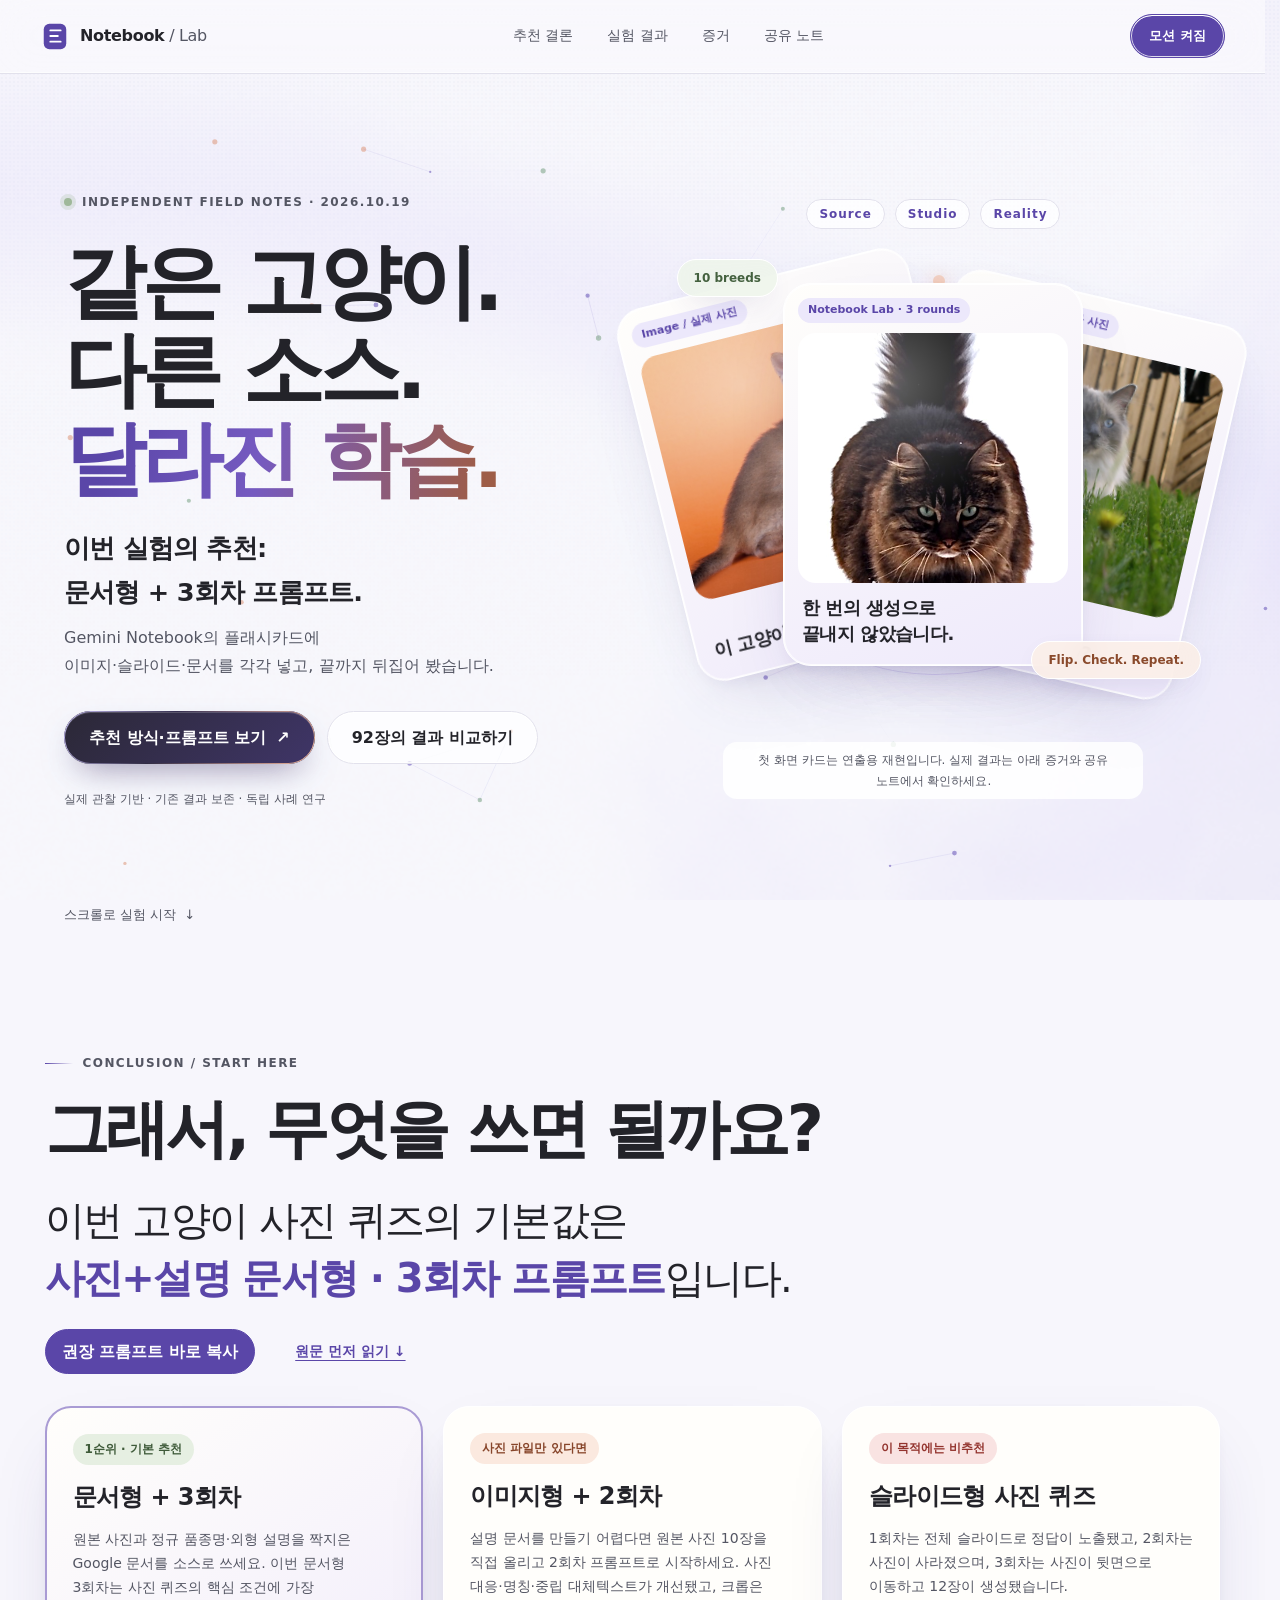
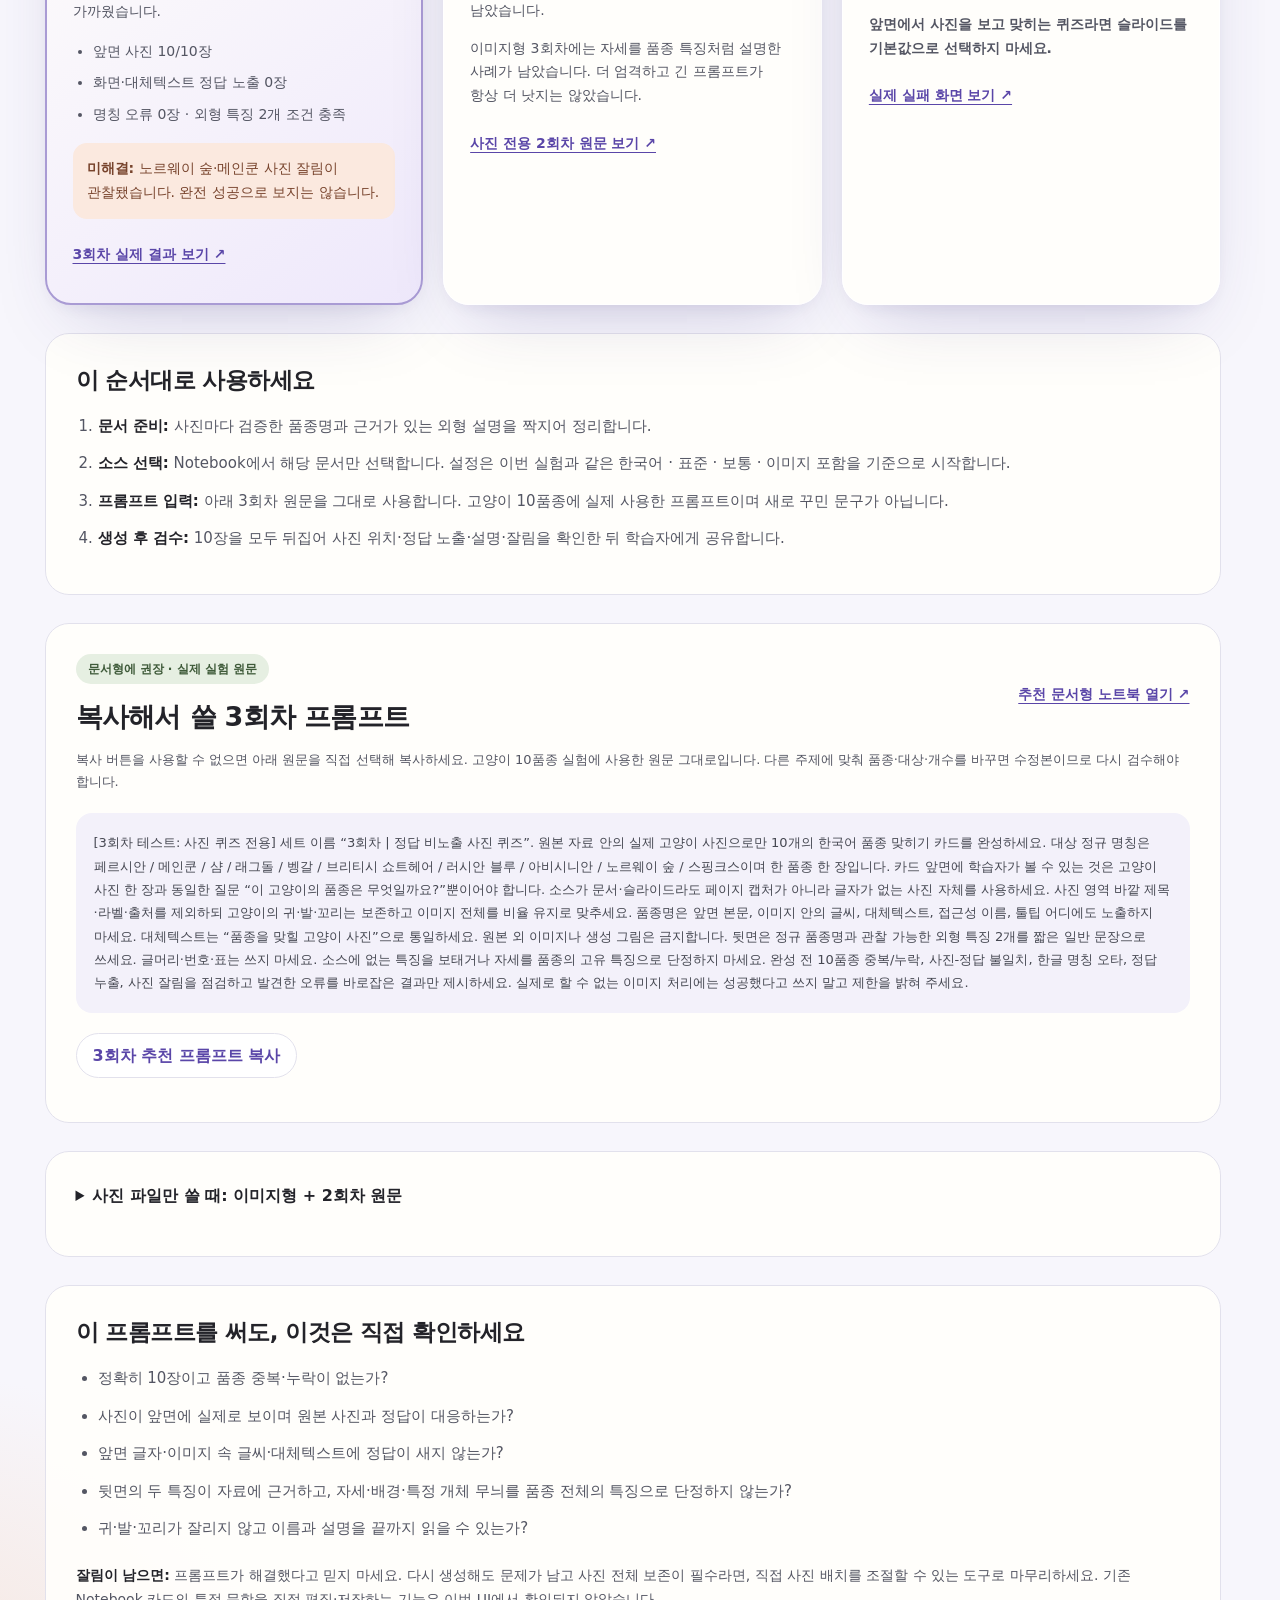
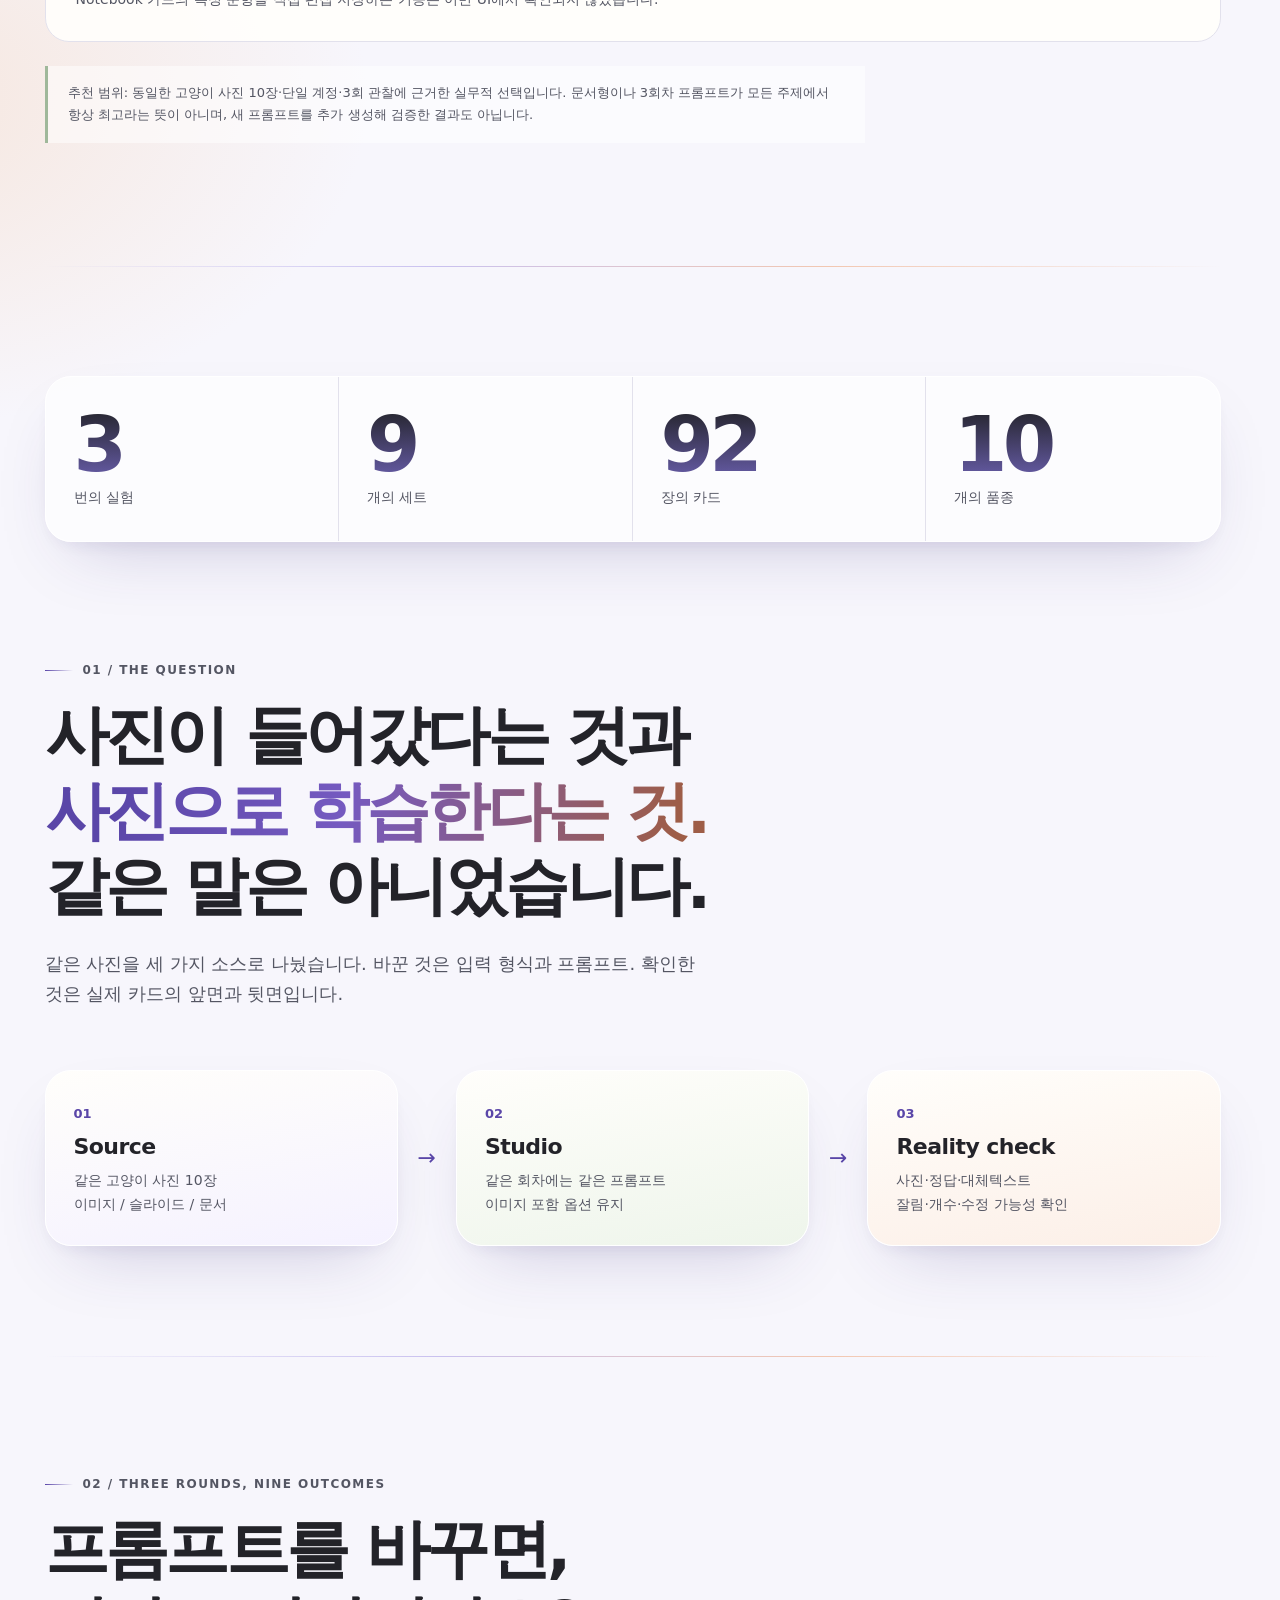
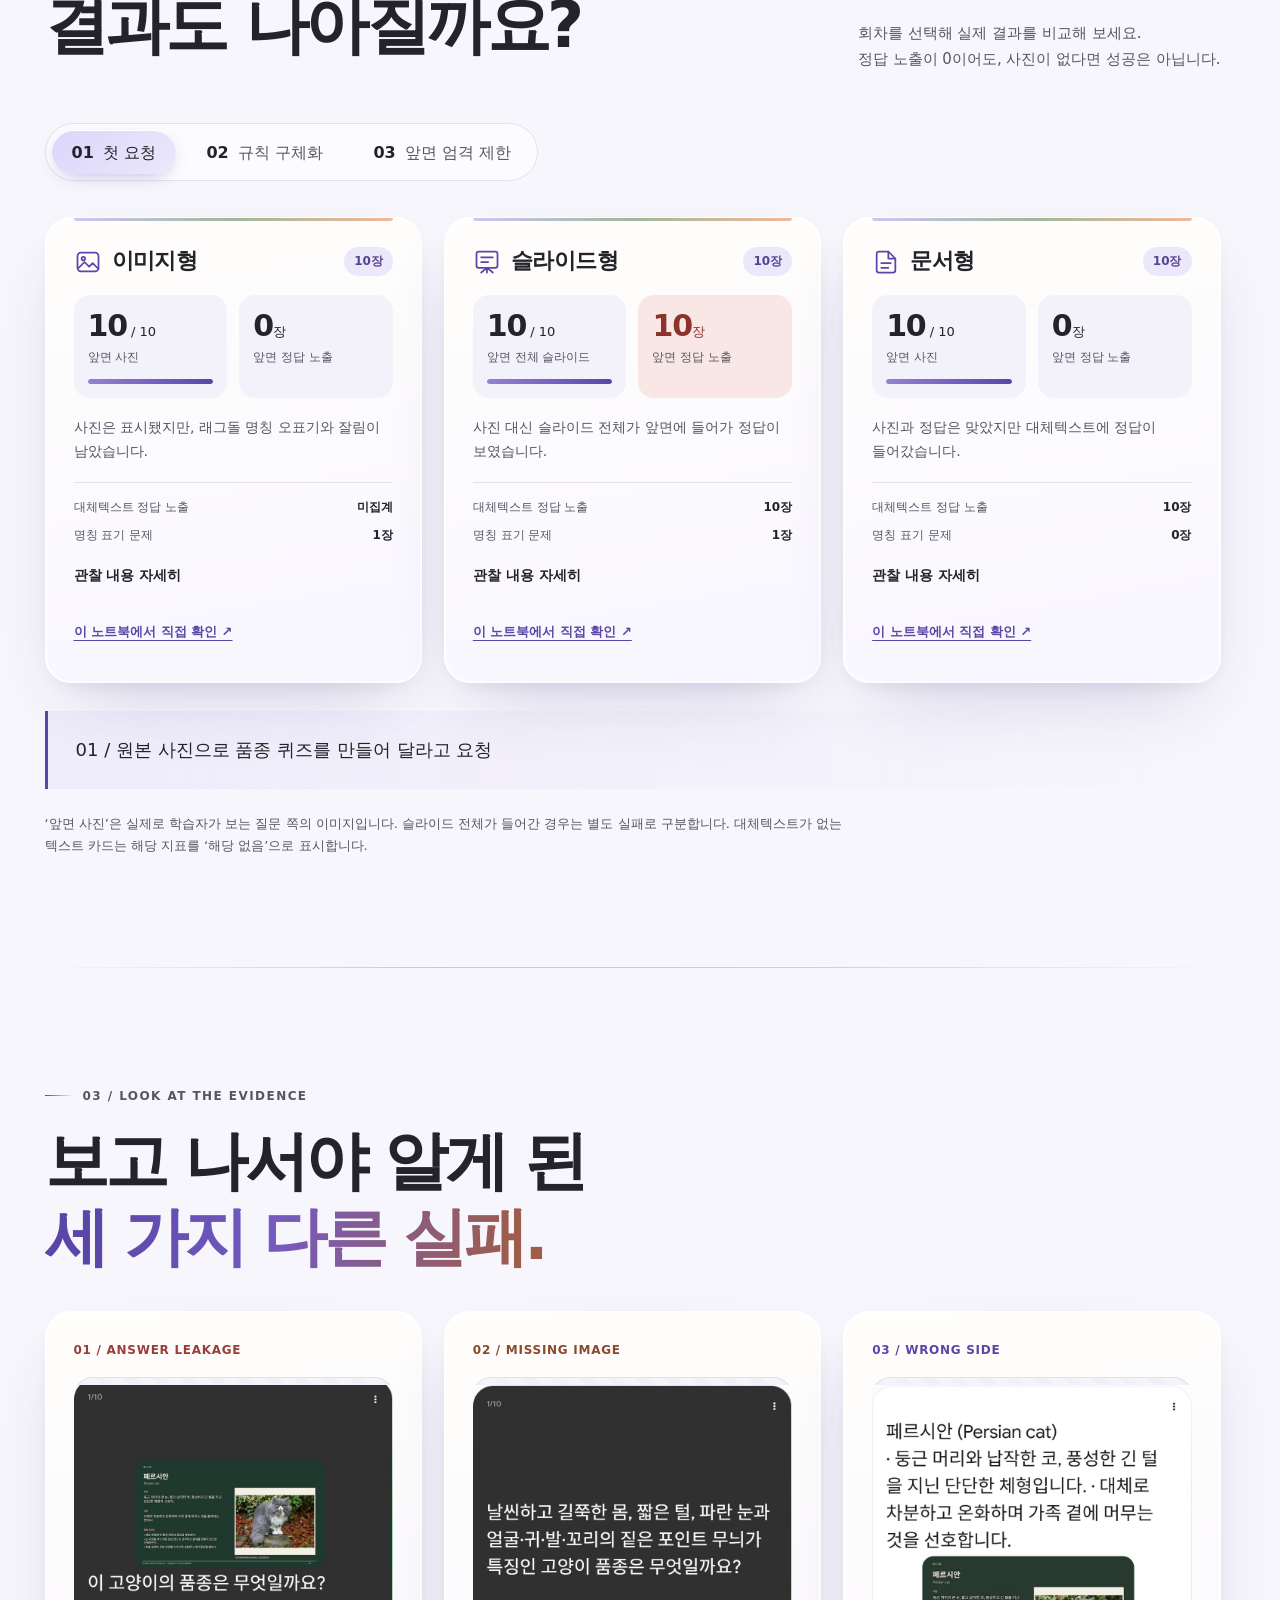
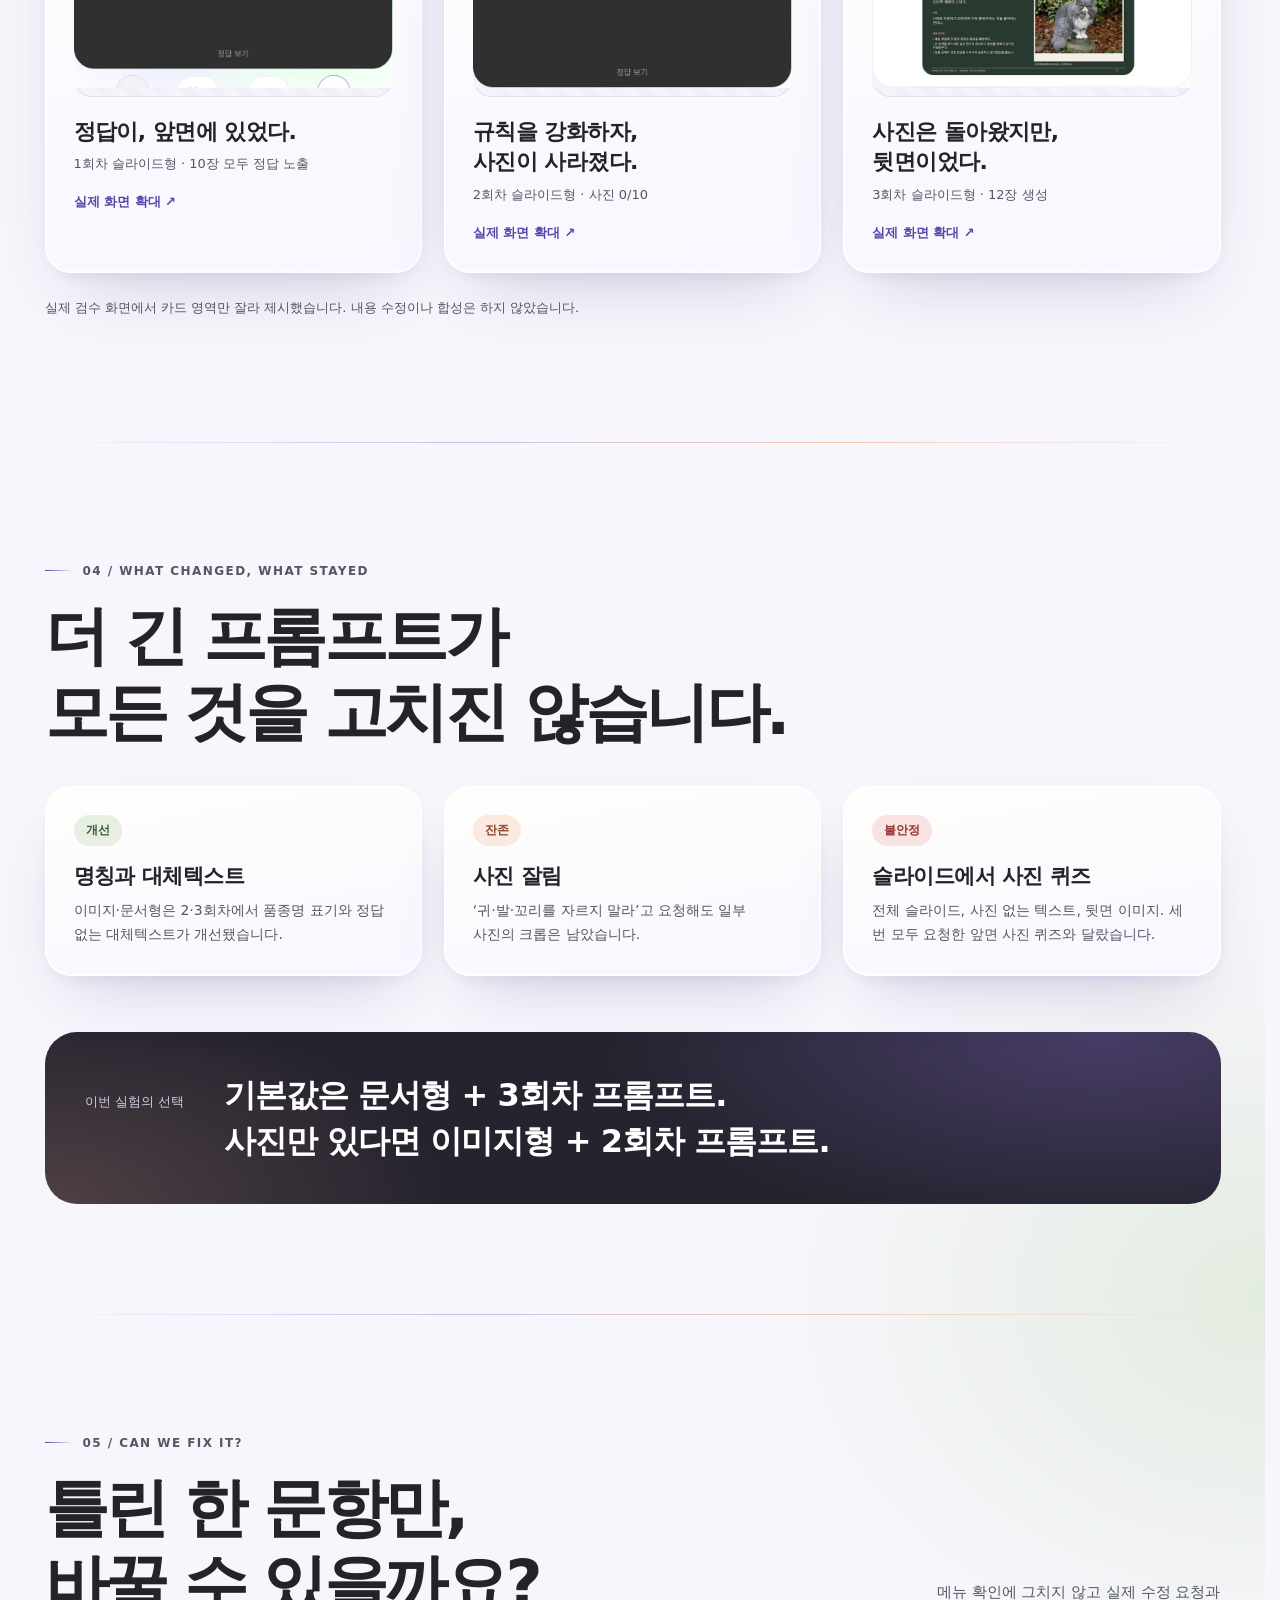
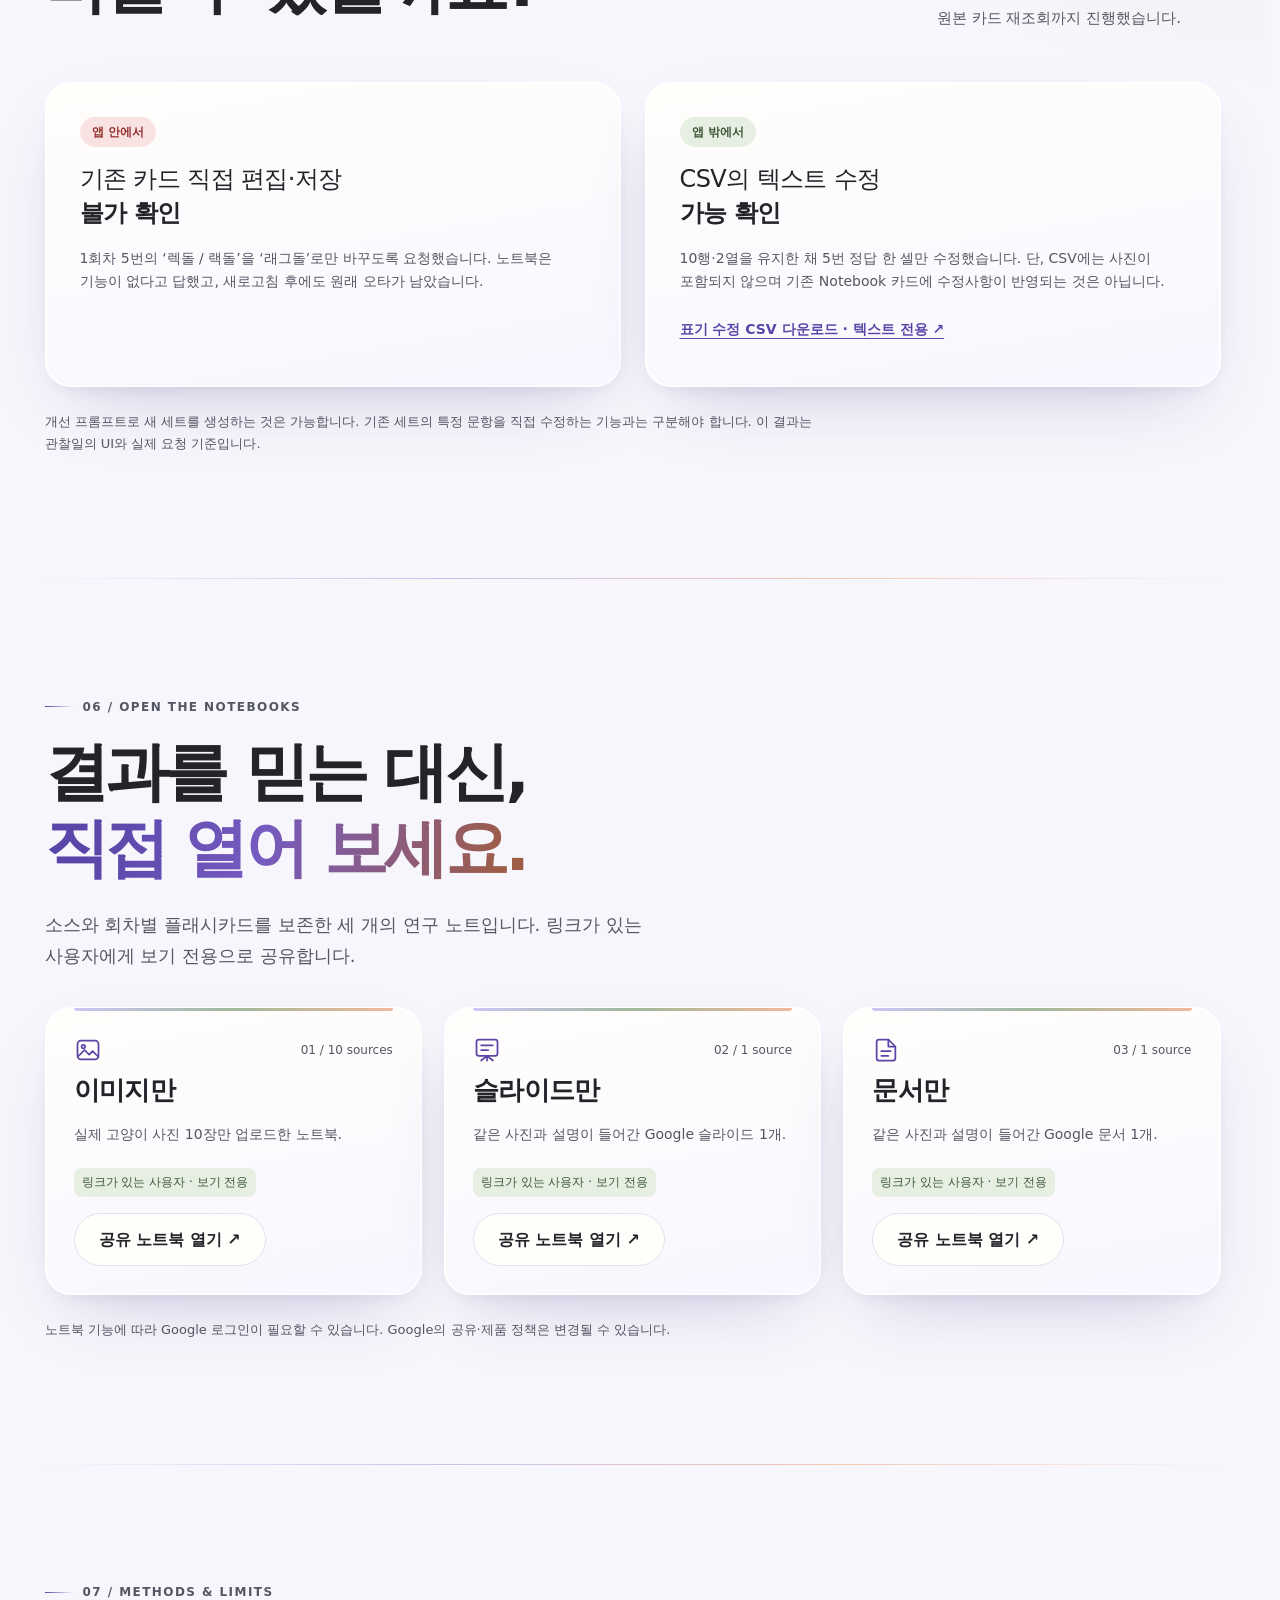
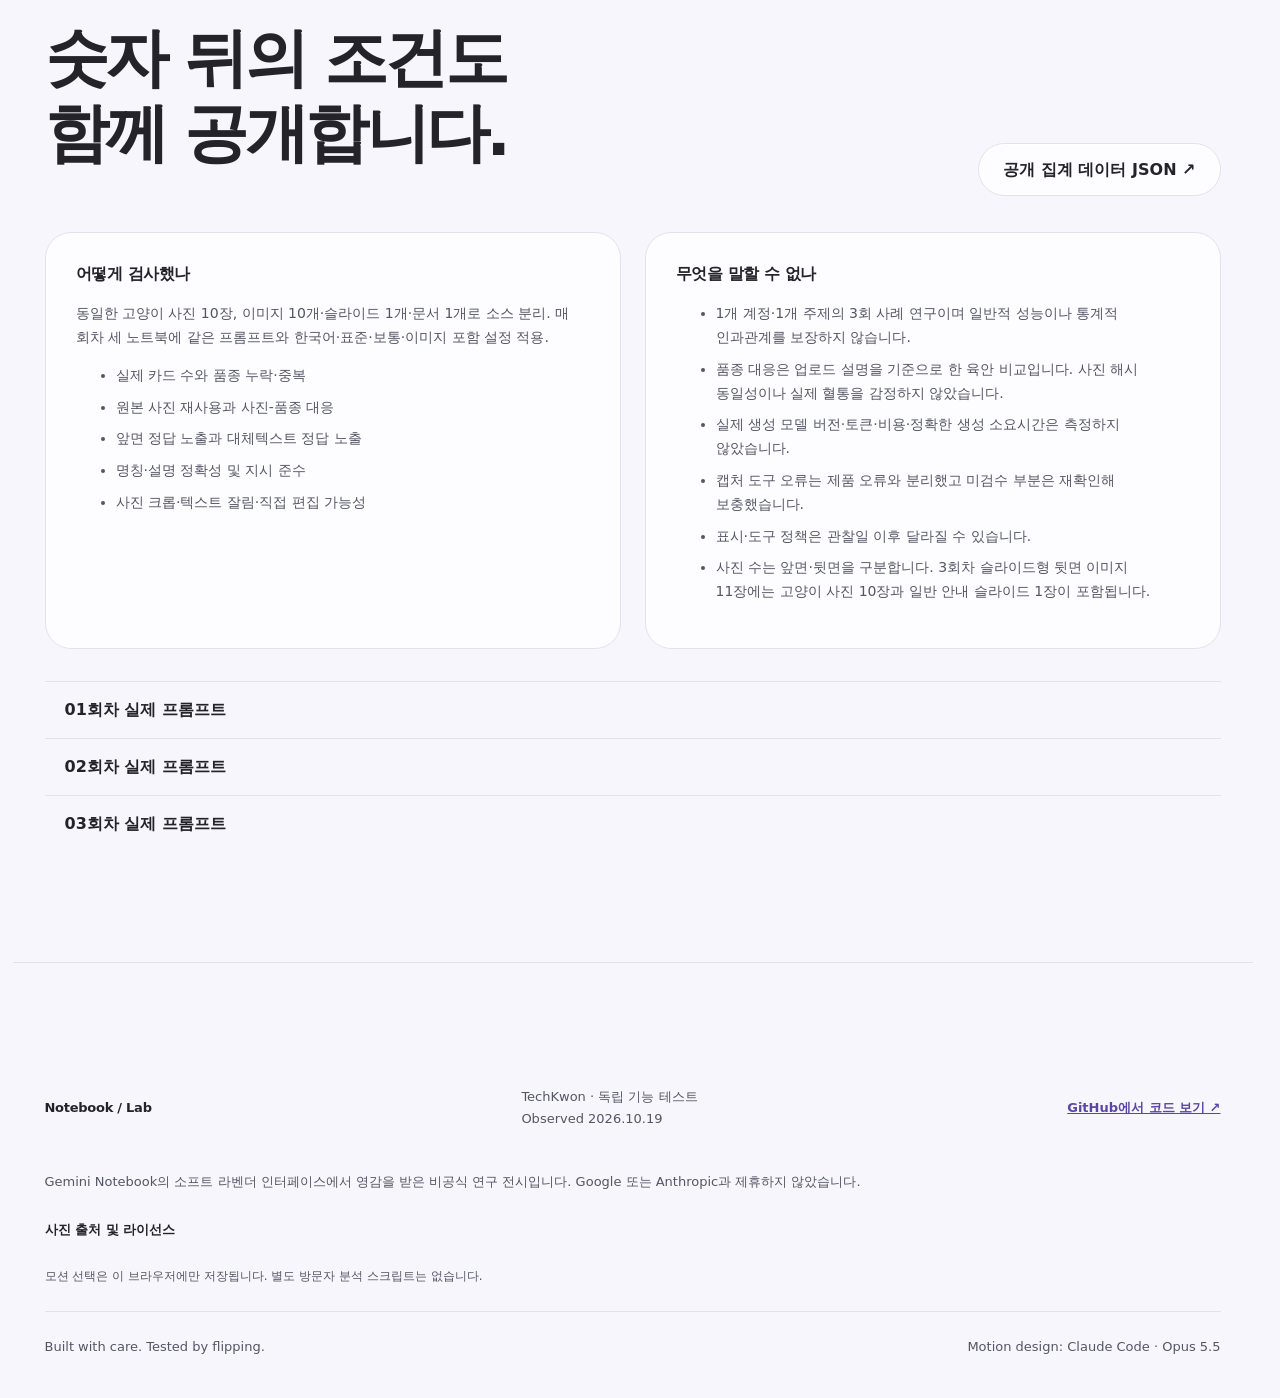
==== commit 940418b8: "Isolate card compositing and clear stale pointer effects while preserving round details" ====
--- a/web/index.html
+++ b/web/index.html
@@ -1,5 +1,5 @@
 <!doctype html>
-<html lang="ko"><head><meta charset="UTF-8"><meta name="viewport" content="width=device-width,initial-scale=1"><meta name="theme-color" content="#f7f8fc"><title>Notebook Lab | Gemini Notebook 플래시카드 3회 실험</title><link rel="icon" href="assets/favicon.svg" type="image/svg+xml"><link rel="stylesheet" href="styles.css?v=20261019.2"><link rel="stylesheet" href="enhancements.css?v=conclusion1"><script type="module" src="app.js?v=conclusion1"></script>
+<html lang="ko"><head><meta charset="UTF-8"><meta name="viewport" content="width=device-width,initial-scale=1"><meta name="theme-color" content="#f7f8fc"><title>Notebook Lab | Gemini Notebook 플래시카드 3회 실험</title><link rel="icon" href="assets/favicon.svg" type="image/svg+xml"><link rel="stylesheet" href="styles.css?v=20261019.2"><link rel="stylesheet" href="enhancements.css?v=cardlayers2"><script type="module" src="app.js?v=interaction2"></script>
 <meta name="description" content="고양이 사진 퀴즈 3회·9세트·92장 검수. 문서형+3회차 프롬프트를 추천하는 근거와 사진만 있을 때의 대안, 복사용 원문과 검수 체크리스트를 제공합니다.">
 <meta name="robots" content="index,follow,max-image-preview:large">
 <meta name="referrer" content="no-referrer">
--- a/web/enhancements.css
+++ b/web/enhancements.css
@@ -1,4 +1,7 @@
 /* Integration polish: real 3D faces, progressive enhancement and data details. */
+/* Composite each card independently: sibling planes must never intersect.
+   The inner rotator retains its own 3D context for front/back flipping. */
+.hero-stage { transform-style: flat; perspective: none; }
 body { position: relative; isolation: isolate; }
 html { scrollbar-gutter: stable; }
 html:has(#evidence-dialog[open]) { overflow-y: hidden; }
@@ -27,6 +30,7 @@
   --face-pad: 14px; --photo-height: 250px; --card-height: 383px;
   padding: 0; border: 0; background: transparent; box-shadow: none;
   overflow: visible; perspective: 1100px;
+  transform-style: flat; isolation: isolate;
 }
 .floating-card::before, .floating-card::after { display: none; }
 .card-flip-inner {
@@ -113,7 +117,8 @@
   .result-card, .evidence-card, .notebook-card, article { break-inside: avoid; box-shadow: none; }
 }
 
-.floating-card:hover, .floating-card:focus-visible { z-index: 7; }
+.floating-card:focus-visible { z-index: 7; }
+.floating-card:hover { z-index: 8; }
 @media (max-width:600px) {
  .hero { gap:0; padding-top:32px; }
  .hero-copy { display:contents; }
@@ -169,3 +174,8 @@
 @media(max-width:680px){.site-header nav a{display:none;}.site-header nav a[href="#recommendation"],.site-header nav a[href="#notebooks"]{display:inline-flex;}.recommend-prompt-head{display:block;}.recommend-workflow,.recommend-check,.recommended-prompt{padding:22px;}.recommendation h2{font-size:36px;}}
 @media(max-width:420px){.site-header nav a[href="#notebooks"]{display:none;}.recommend-lead{font-size:25px;}}
 @media print{.recommend-grid{grid-template-columns:1fr;}.recommendation{padding-top:20px;}.recommend-quick-actions,.recommended-prompt .copy-prompt{display:none;}.recommended-prompt .prompt-text{max-height:none;}}
+
+/* Decorations do not steal hover; labels stay above the selected card. */
+.stage-chip{z-index:10;pointer-events:none;}
+.source-bridge,.stage-orbit{pointer-events:none;}
+.demo-disclaimer{z-index:11;}
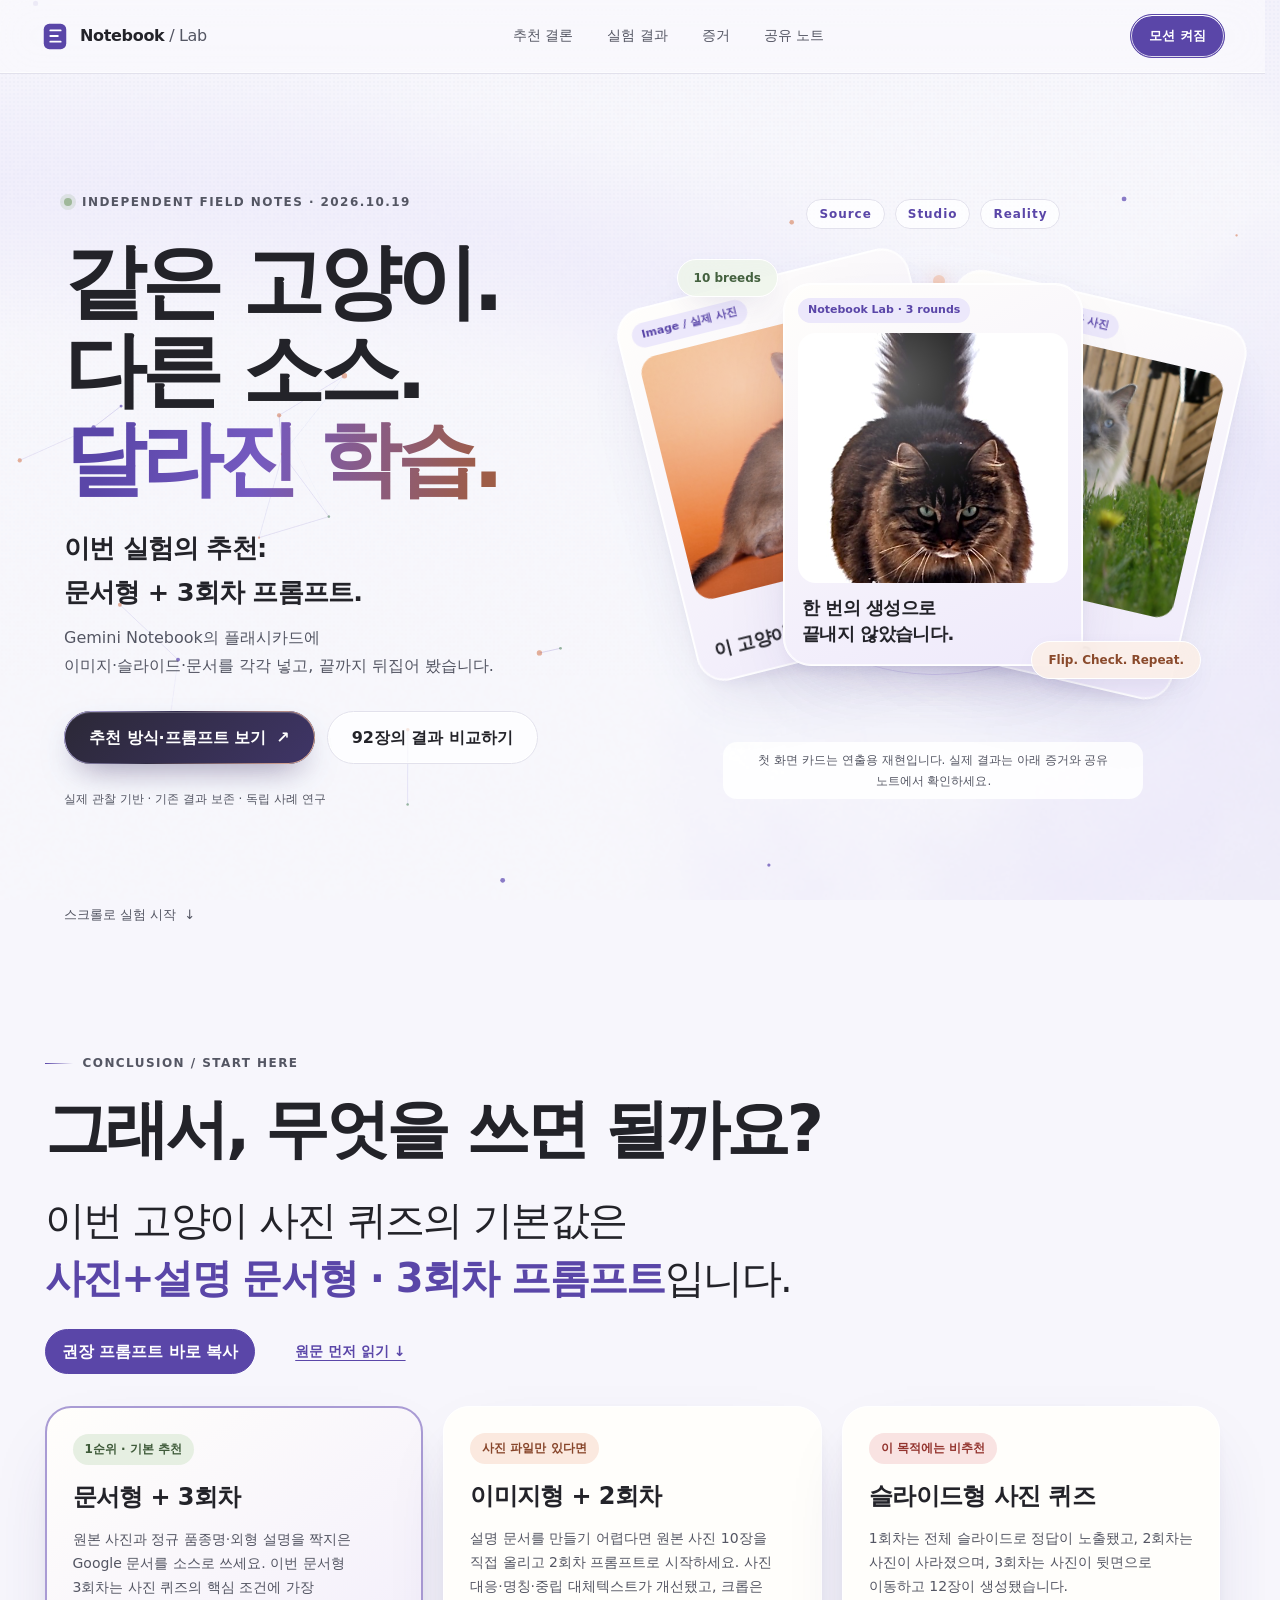
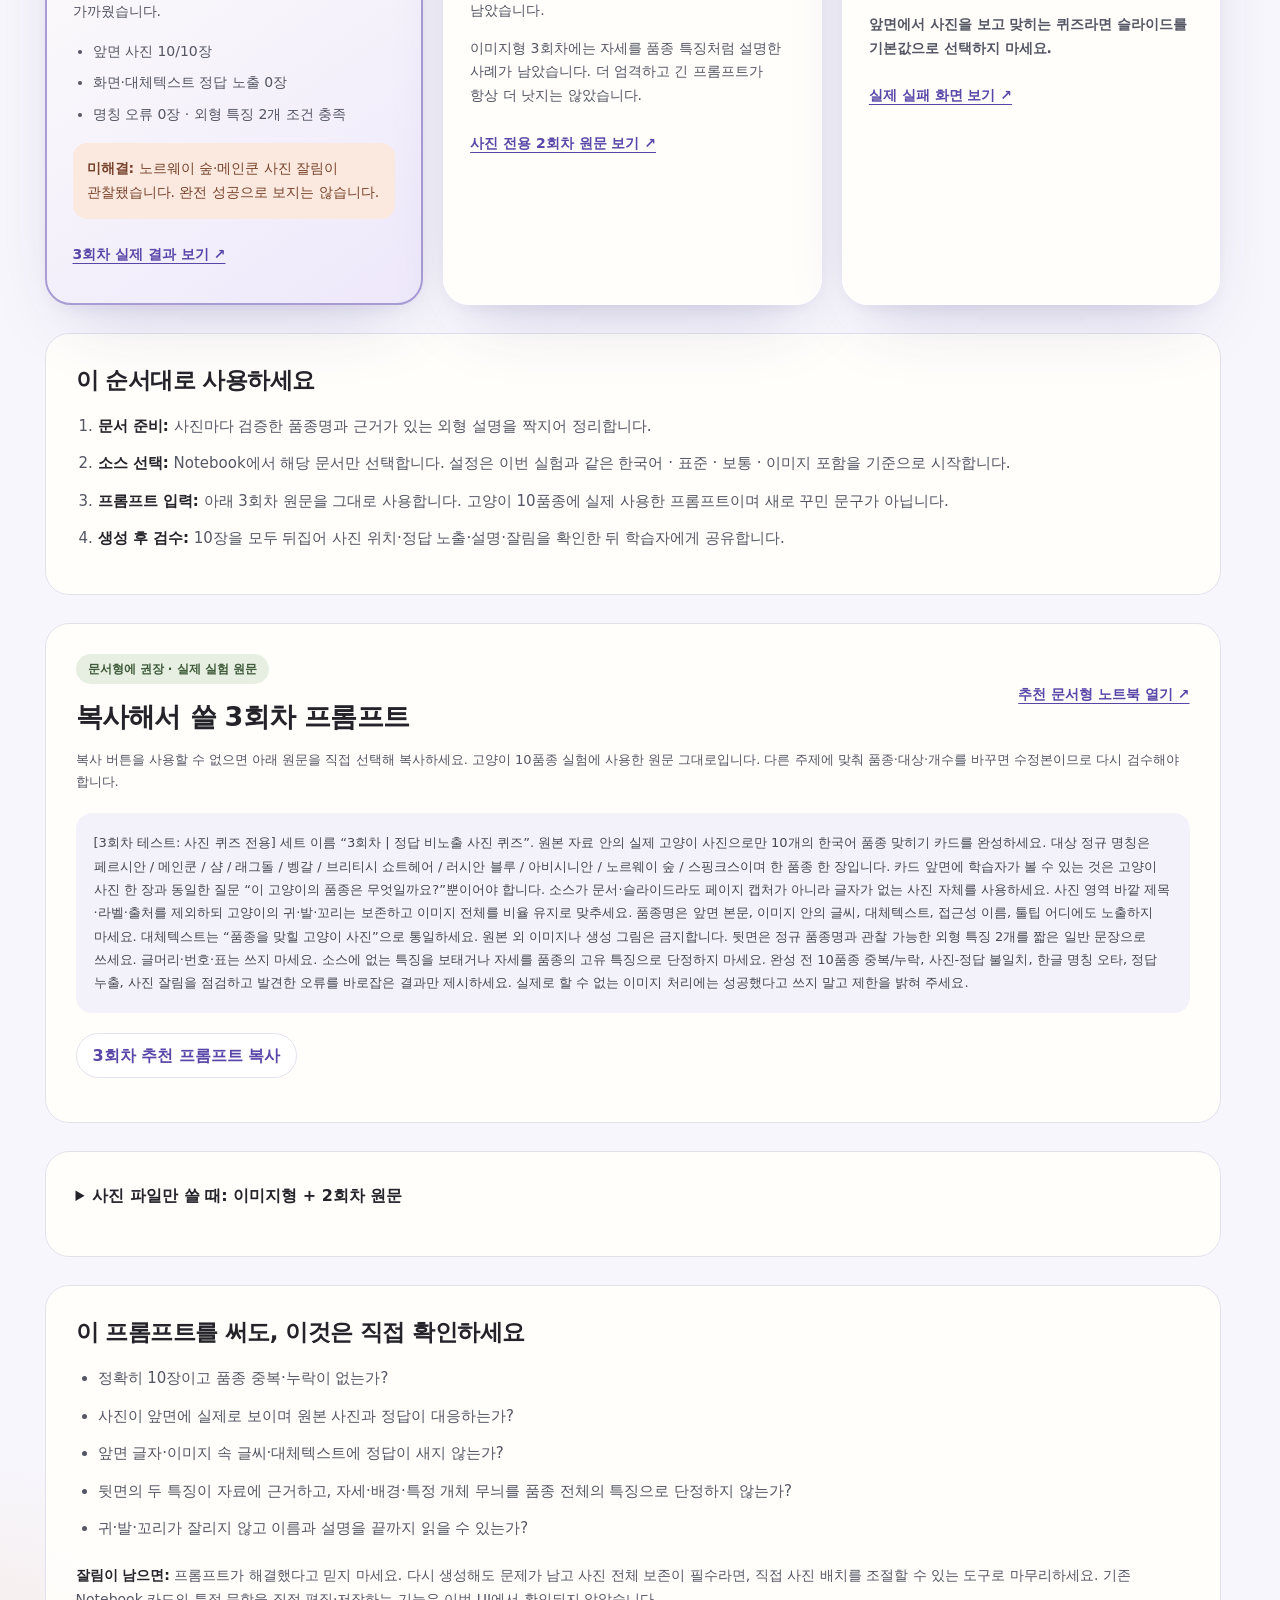
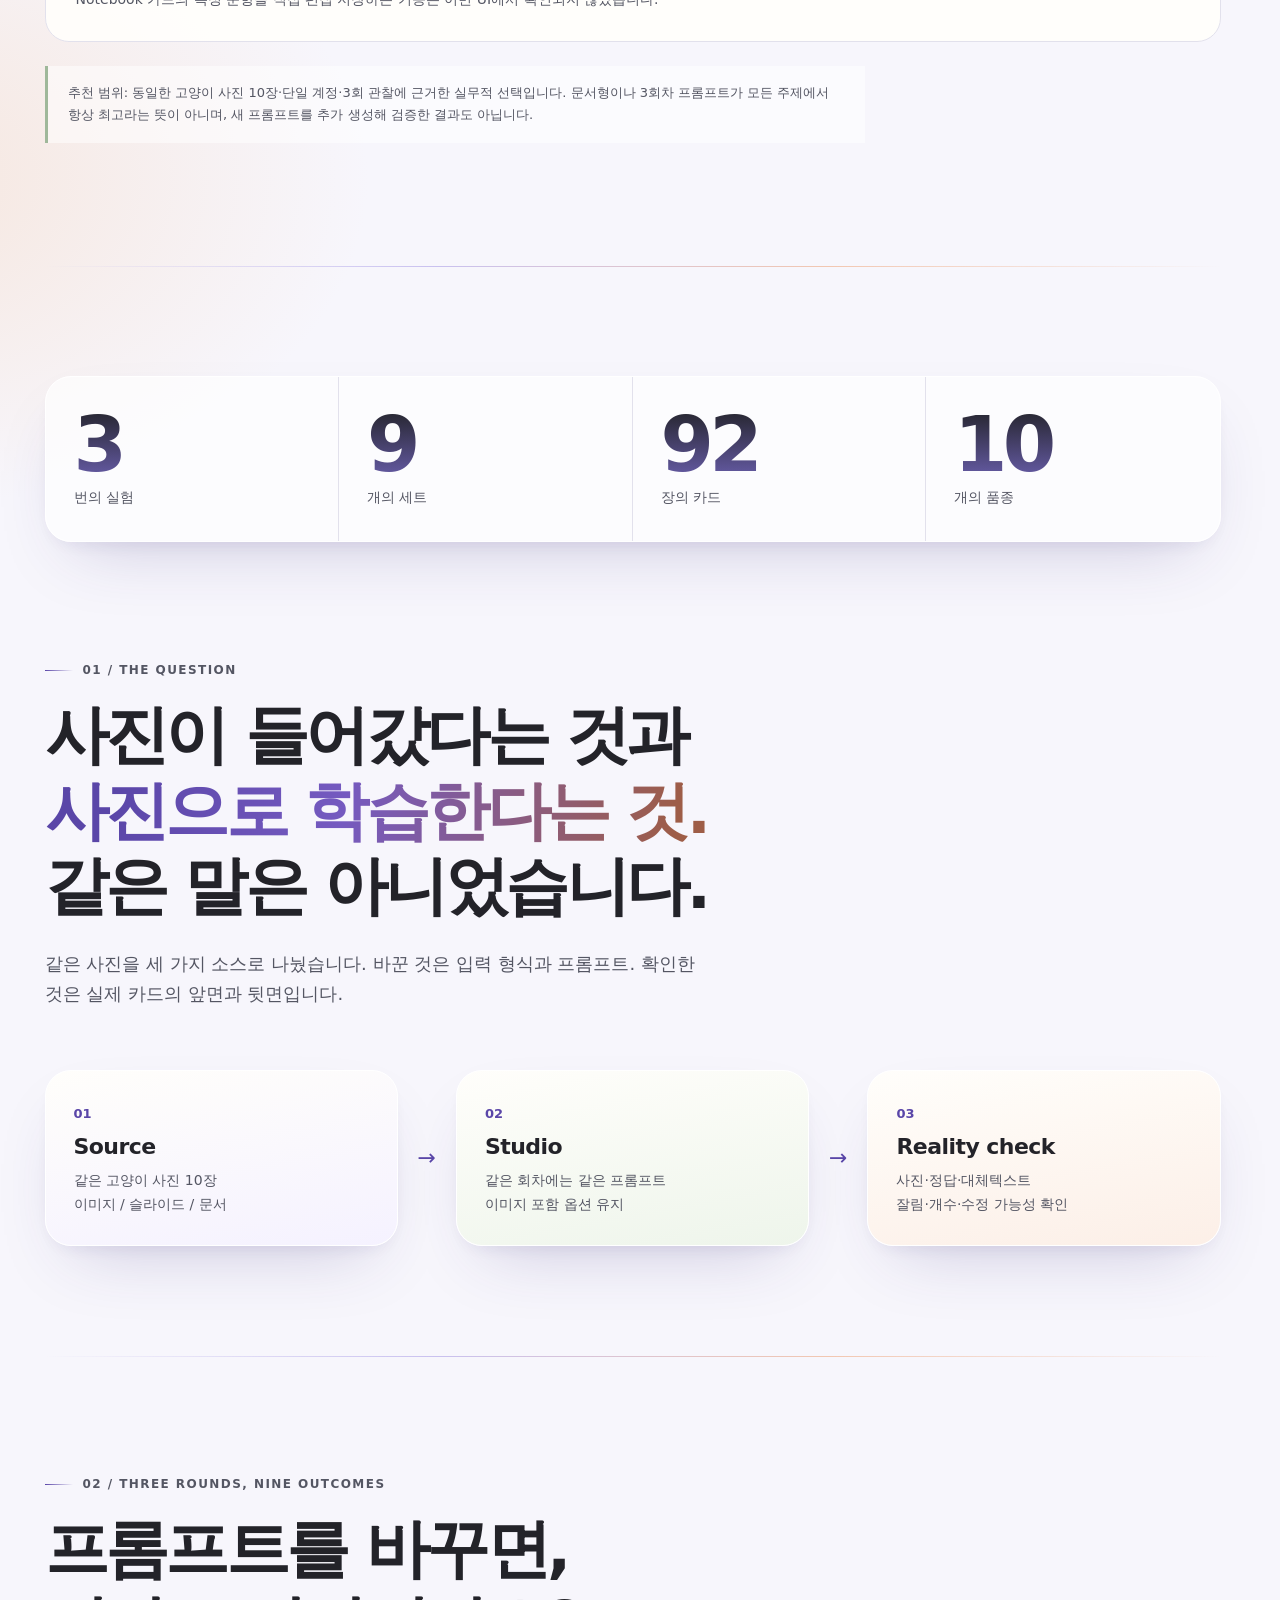
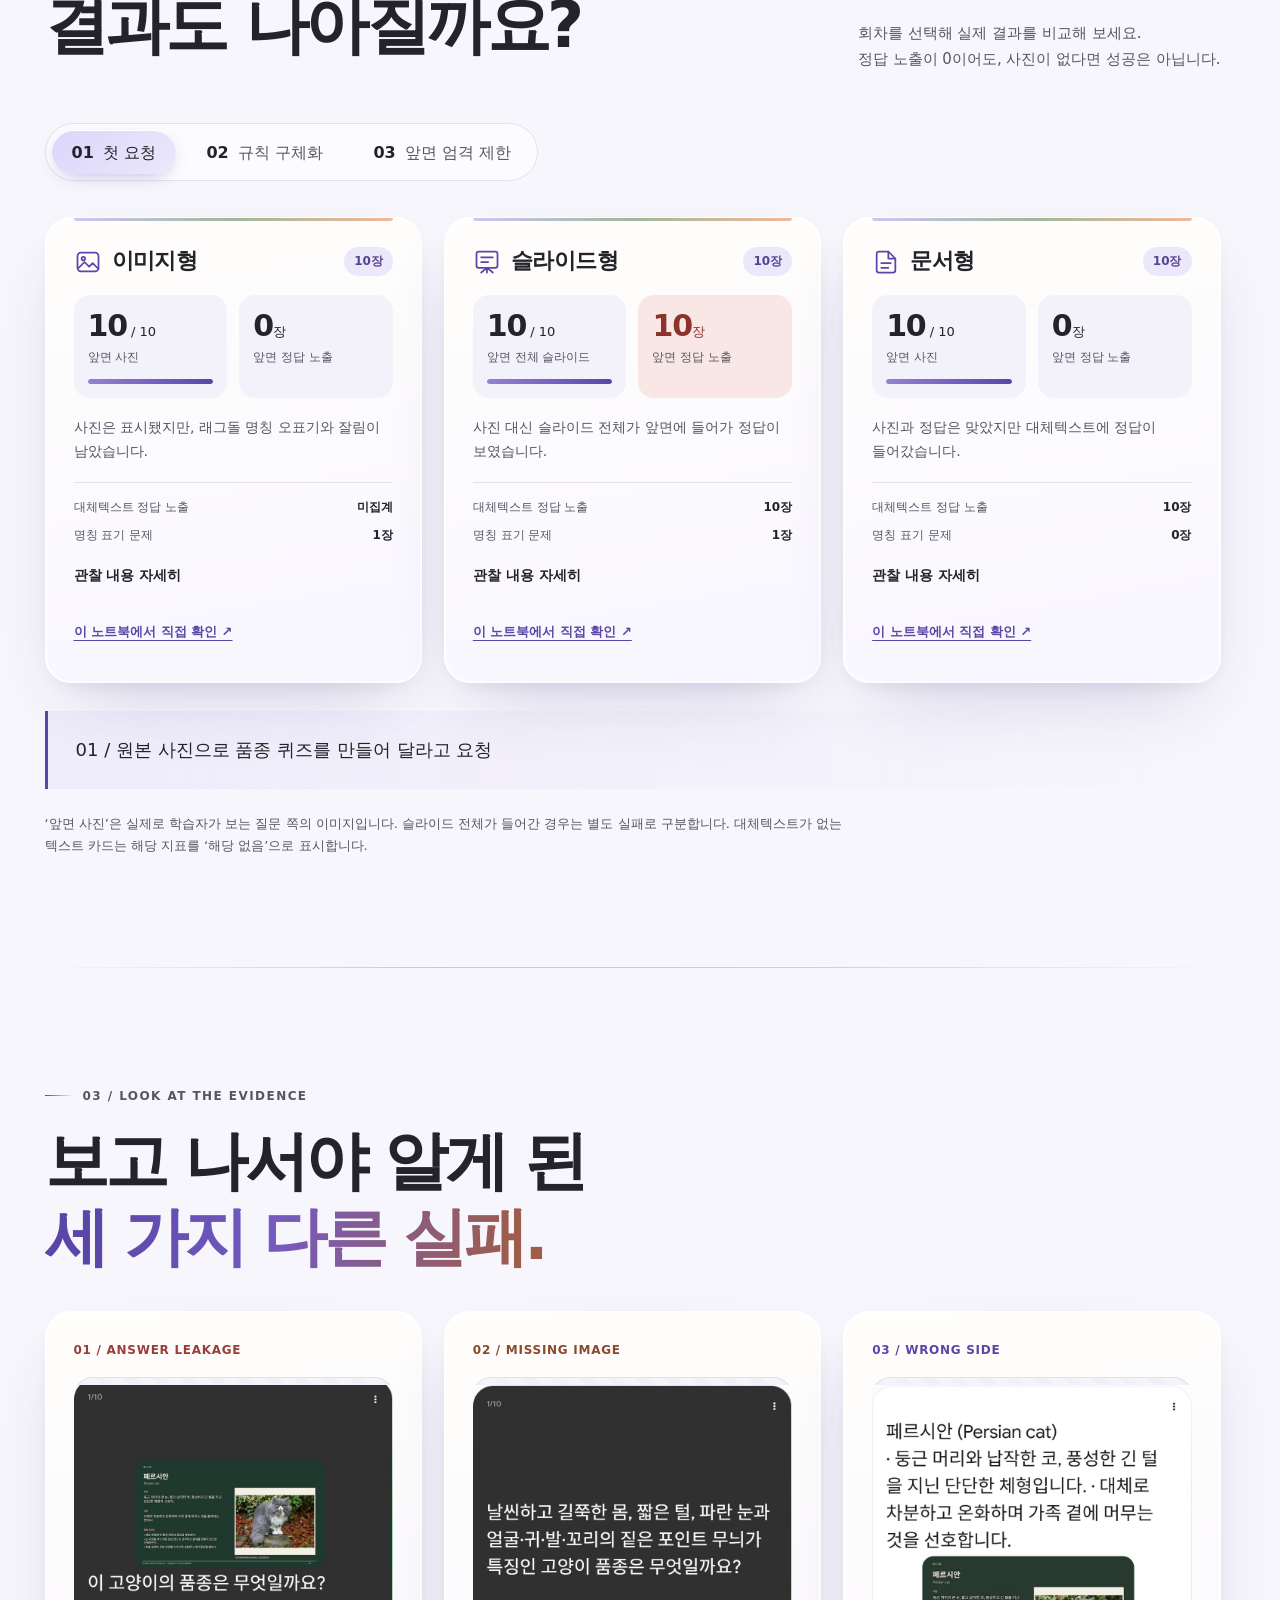
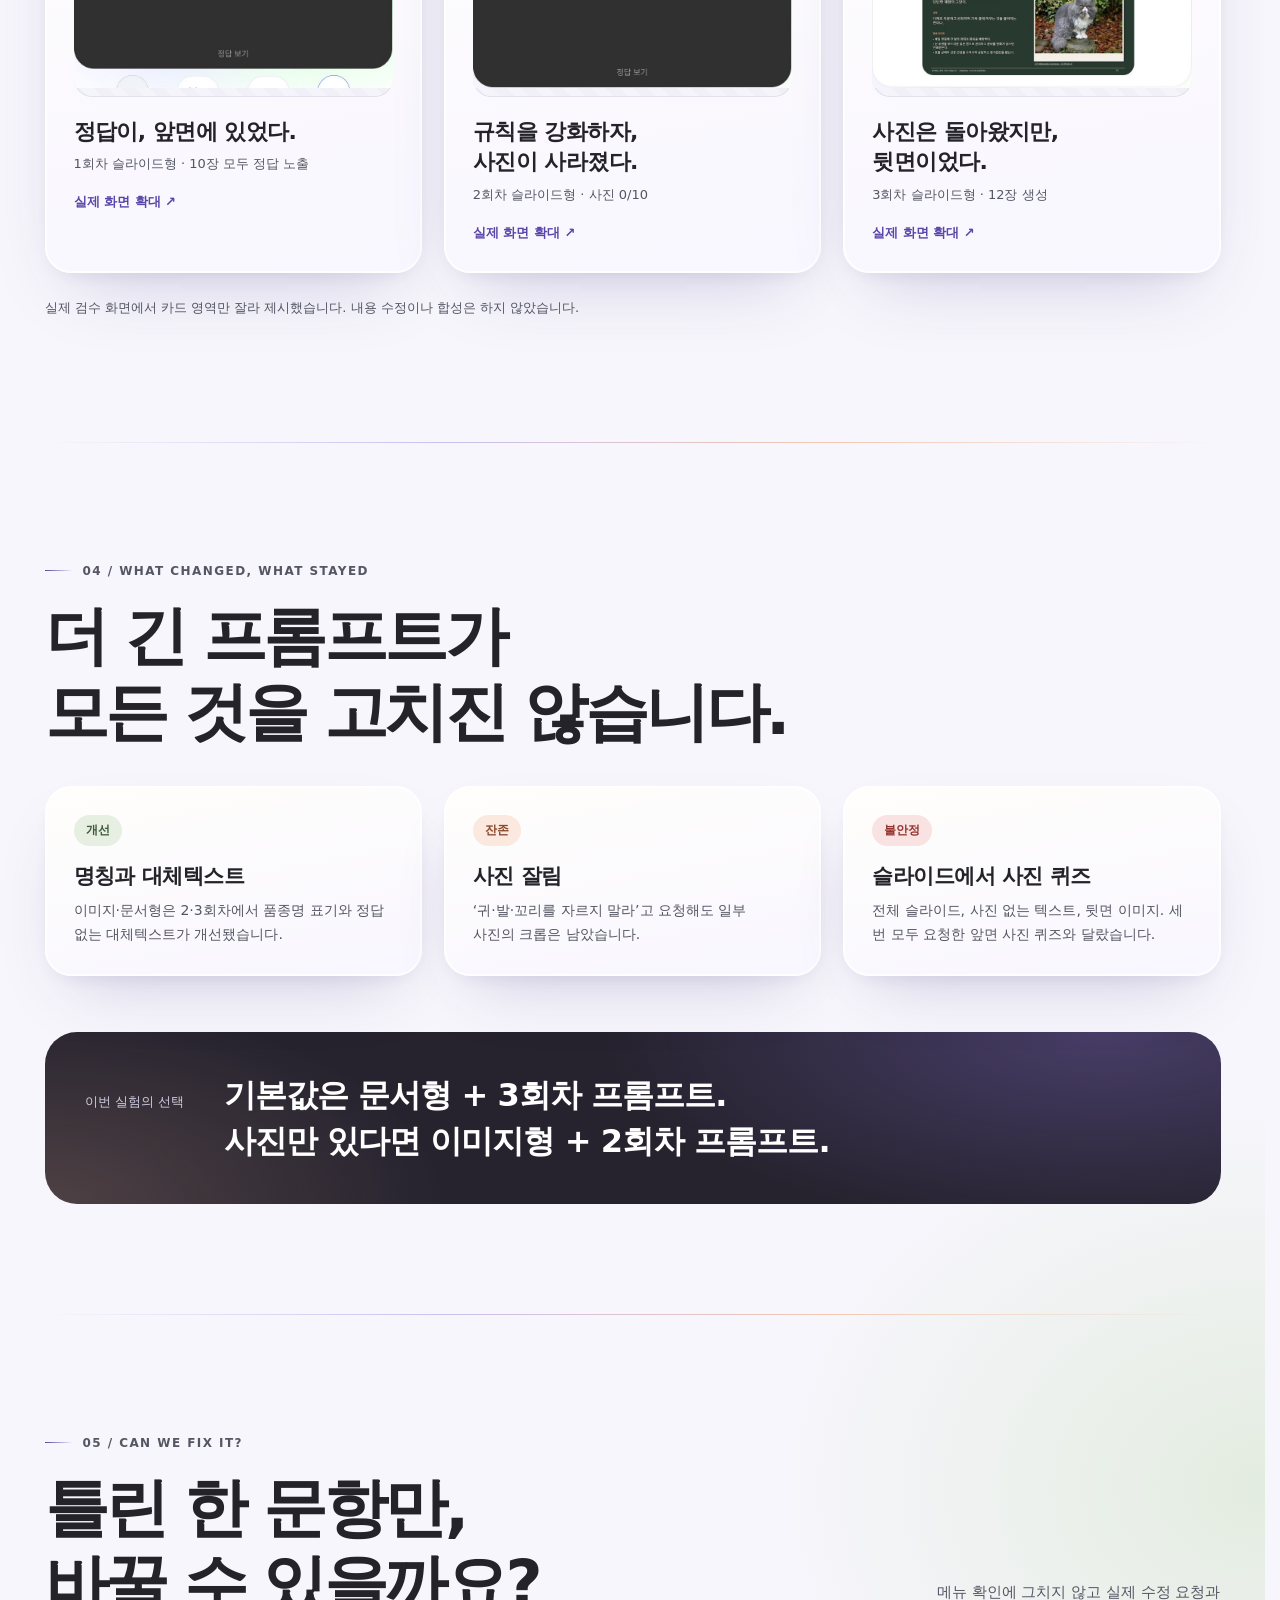
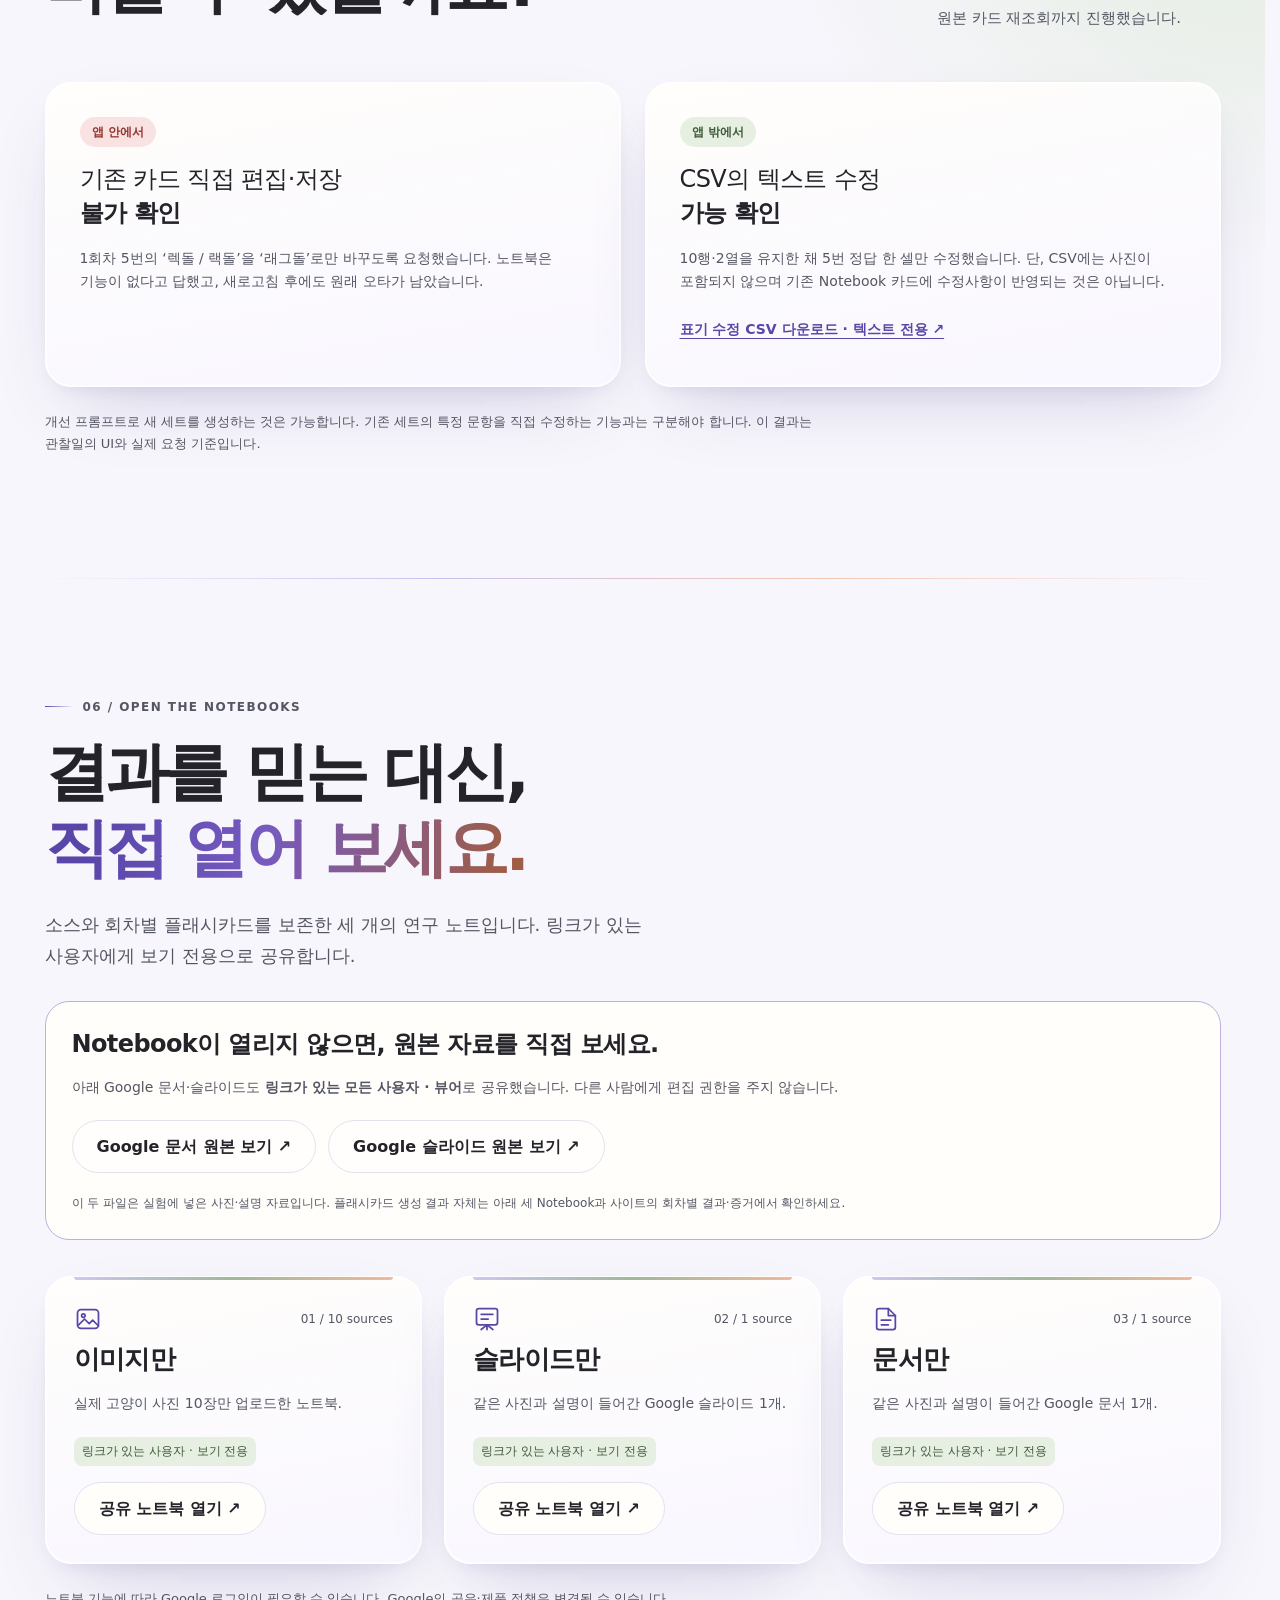
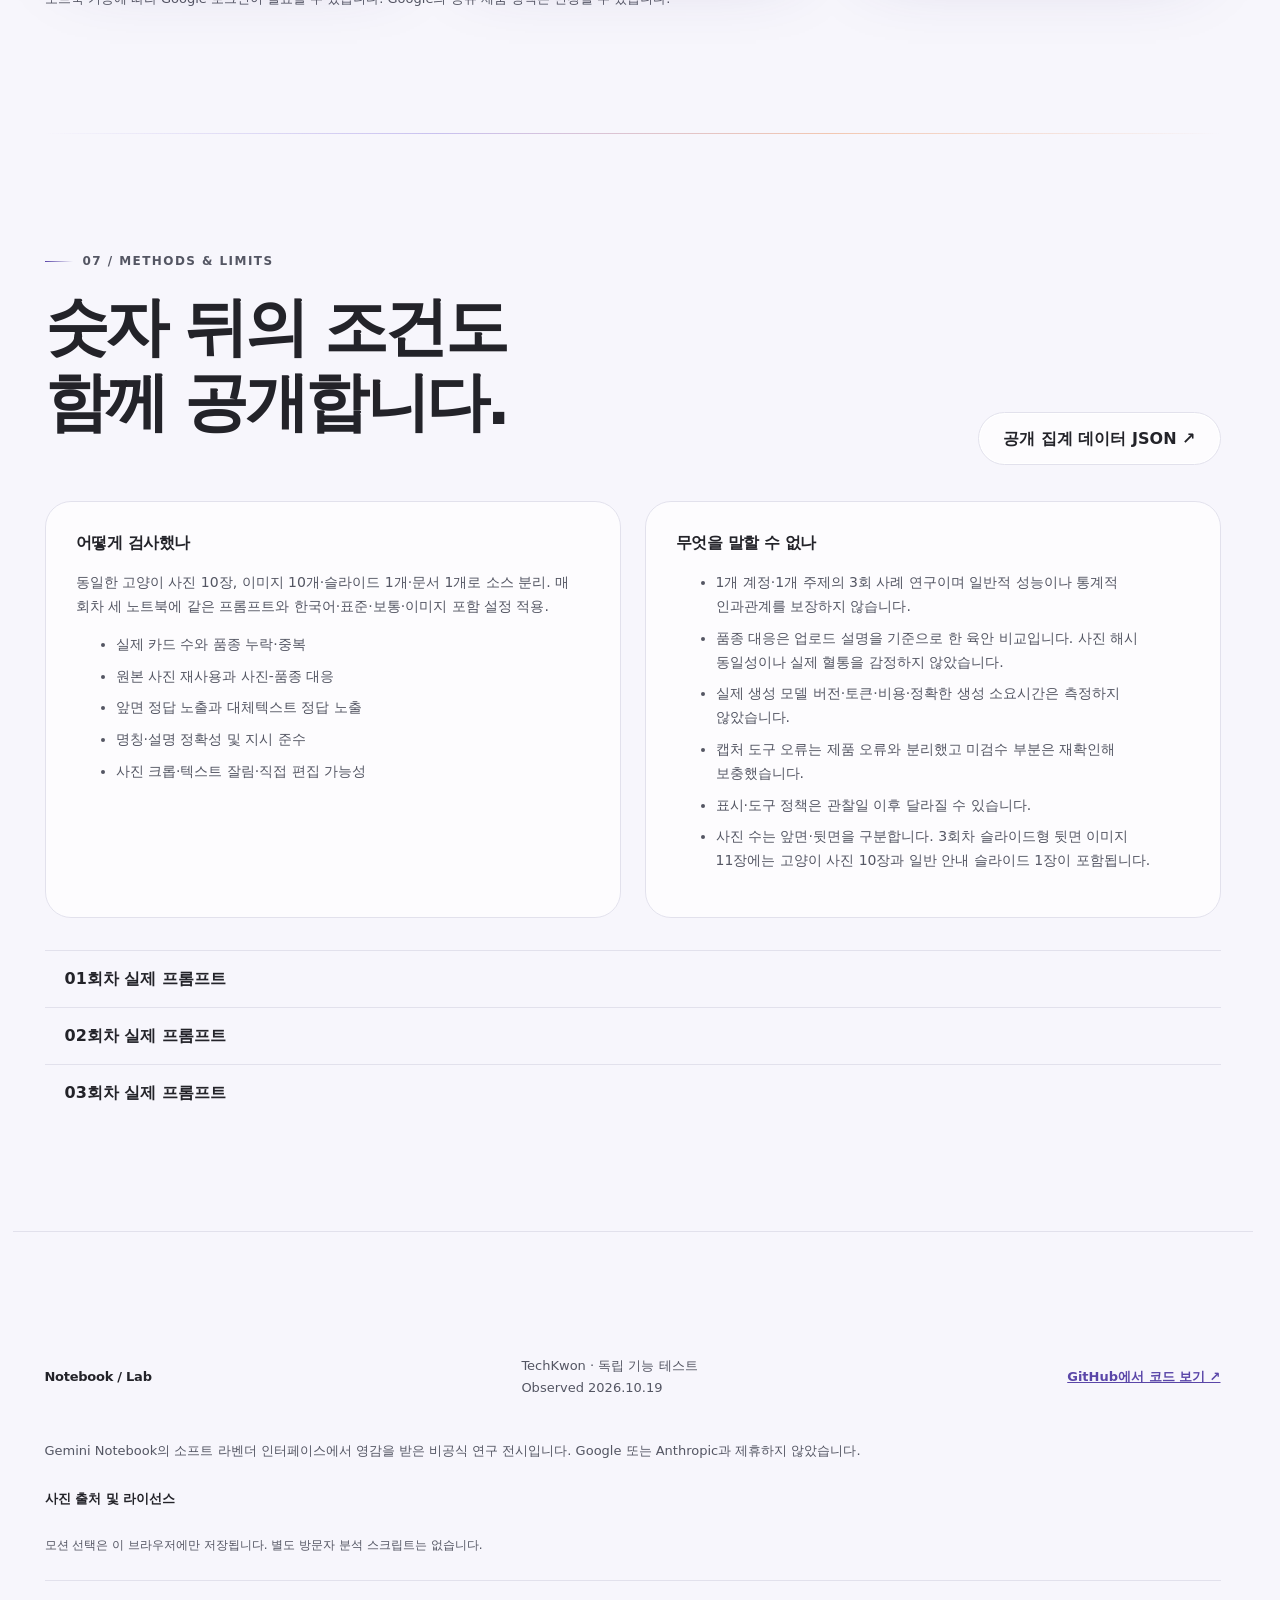
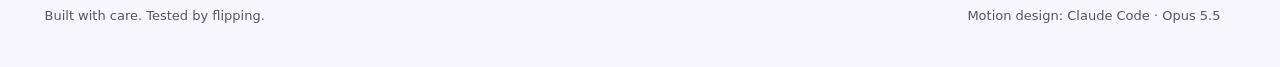
==== commit 5c240f14: "Expose read-only source document and slide links separately from Notebook results" ====
--- a/web/index.html
+++ b/web/index.html
@@ -1,5 +1,5 @@
 <!doctype html>
-<html lang="ko"><head><meta charset="UTF-8"><meta name="viewport" content="width=device-width,initial-scale=1"><meta name="theme-color" content="#f7f8fc"><title>Notebook Lab | Gemini Notebook 플래시카드 3회 실험</title><link rel="icon" href="assets/favicon.svg" type="image/svg+xml"><link rel="stylesheet" href="styles.css?v=20261019.2"><link rel="stylesheet" href="enhancements.css?v=cardlayers2"><script type="module" src="app.js?v=interaction2"></script>
+<html lang="ko"><head><meta charset="UTF-8"><meta name="viewport" content="width=device-width,initial-scale=1"><meta name="theme-color" content="#f7f8fc"><title>Notebook Lab | Gemini Notebook 플래시카드 3회 실험</title><link rel="icon" href="assets/favicon.svg" type="image/svg+xml"><link rel="stylesheet" href="styles.css?v=20261019.2"><link rel="stylesheet" href="enhancements.css?v=source-links1"><script type="module" src="app.js?v=interaction2"></script>
 <meta name="description" content="고양이 사진 퀴즈 3회·9세트·92장 검수. 문서형+3회차 프롬프트를 추천하는 근거와 사진만 있을 때의 대안, 복사용 원문과 검수 체크리스트를 제공합니다.">
 <meta name="robots" content="index,follow,max-image-preview:large">
 <meta name="referrer" content="no-referrer">
@@ -54,7 +54,7 @@
 <section id="evidence" class="evidence-section section-shell"><div class="section-kicker">03 / Look at the evidence</div><h2 aria-label="보고 나서야 알게 된 세 가지 다른 실패.">보고 나서야 알게 된<br><span class="text-lilac">세 가지 다른 실패.</span></h2><div class="evidence-grid"><button class="evidence-card" type="button" data-evidence="assets/evidence/round1-answer-leak.jpg" data-caption="1회차 슬라이드형: 사진 대신 슬라이드 전체가 앞면에 들어가 품종명이 보입니다."><span class="evidence-index">01 / Answer leakage</span><img decoding="async" src="assets/evidence/round1-answer-leak.jpg" alt="앞면 슬라이드에 페르시안 정답이 보이는 실제 카드" loading="lazy" width="800" height="760"><h3>정답이, 앞면에 있었다.</h3><p>1회차 슬라이드형 · 10장 모두 정답 노출</p><span class="evidence-open">실제 화면 확대 ↗</span></button><button class="evidence-card" type="button" data-evidence="assets/evidence/round2-no-image.jpg" data-caption="2회차 슬라이드형: 이미지 포함 설정이었지만 실제 앞뒤 카드 모두 사진 없이 텍스트 문제로 생성됐습니다."><span class="evidence-index">02 / Missing image</span><img decoding="async" src="assets/evidence/round2-no-image.jpg" alt="사진 없이 외형 설명만 표시된 실제 카드" loading="lazy" width="800" height="760"><h3>규칙을 강화하자,<br>사진이 사라졌다.</h3><p>2회차 슬라이드형 · 사진 0/10</p><span class="evidence-open">실제 화면 확대 ↗</span></button><button class="evidence-card" type="button" data-evidence="assets/evidence/round3-image-on-back.jpg" data-caption="3회차 슬라이드형: 질문은 텍스트, 사진은 뒷면의 전체 슬라이드로 들어갔습니다. 10장 요청에 일반 문항 2개가 더해져 총 12장 생성됐습니다."><span class="evidence-index">03 / Wrong side</span><img decoding="async" src="assets/evidence/round3-image-on-back.jpg" alt="뒷면에 전체 슬라이드 이미지가 표시된 실제 카드" loading="lazy" width="800" height="760"><h3>사진은 돌아왔지만,<br>뒷면이었다.</h3><p>3회차 슬라이드형 · 12장 생성</p><span class="evidence-open">실제 화면 확대 ↗</span></button></div><p class="evidence-note">실제 검수 화면에서 카드 영역만 잘라 제시했습니다. 내용 수정이나 합성은 하지 않았습니다.</p></section>
 <section class="takeaway section-shell" id="takeaway"><div class="section-kicker">04 / What changed, what stayed</div><h2 aria-label="더 긴 프롬프트가 모든 것을 고치진 않습니다.">더 긴 프롬프트가<br>모든 것을 고치진 않습니다.</h2><div class="takeaway-grid"><article><span class="pill good">개선</span><h3>명칭과 대체텍스트</h3><p>이미지·문서형은 2·3회차에서 품종명 표기와 정답 없는 대체텍스트가 개선됐습니다.</p></article><article><span class="pill caution">잔존</span><h3>사진 잘림</h3><p>‘귀·발·꼬리를 자르지 말라’고 요청해도 일부 사진의 크롭은 남았습니다.</p></article><article><span class="pill bad">불안정</span><h3>슬라이드에서 사진 퀴즈</h3><p>전체 슬라이드, 사진 없는 텍스트, 뒷면 이미지. 세 번 모두 요청한 앞면 사진 퀴즈와 달랐습니다.</p></article></div><div class="conclusion-line"><span>이번 실험의 선택</span><strong>기본값은 문서형 + 3회차 프롬프트.<br>사진만 있다면 이미지형 + 2회차 프롬프트.</strong></div></section>
 <section class="edit-section section-shell" id="editing"><div class="section-head"><div><div class="section-kicker">05 / Can we fix it?</div><h2 aria-label="틀린 한 문항만, 바꿀 수 있을까요?">틀린 한 문항만,<br>바꿀 수 있을까요?</h2></div><p>메뉴 확인에 그치지 않고 실제 수정 요청과<br>원본 카드 재조회까지 진행했습니다.</p></div><div class="edit-comparison"><article><span class="pill bad">앱 안에서</span><h3>기존 카드 직접 편집·저장<br><strong>불가 확인</strong></h3><p>1회차 5번의 ‘렉돌 / 랙돌’을 ‘래그돌’로만 바꾸도록 요청했습니다. 노트북은 기능이 없다고 답했고, 새로고침 후에도 원래 오타가 남았습니다.</p></article><article><span class="pill good">앱 밖에서</span><h3>CSV의 텍스트 수정<br><strong>가능 확인</strong></h3><p>10행·2열을 유지한 채 5번 정답 한 셀만 수정했습니다. 단, CSV에는 사진이 포함되지 않으며 기존 Notebook 카드에 수정사항이 반영되는 것은 아닙니다.</p><a class="text-link" href="downloads/ragdoll-corrected-text-only.csv" download>표기 수정 CSV 다운로드 · 텍스트 전용 ↗</a></article></div><p class="section-note">개선 프롬프트로 새 세트를 생성하는 것은 가능합니다. 기존 세트의 특정 문항을 직접 수정하는 기능과는 구분해야 합니다. 이 결과는 관찰일의 UI와 실제 요청 기준입니다.</p></section>
-<section id="notebooks" class="notebooks-section section-shell"><div class="section-kicker">06 / Open the notebooks</div><h2 aria-label="결과를 믿는 대신, 직접 열어 보세요.">결과를 믿는 대신,<br><span class="text-lilac">직접 열어 보세요.</span></h2><p class="section-lead">소스와 회차별 플래시카드를 보존한 세 개의 연구 노트입니다. 링크가 있는 사용자에게 보기 전용으로 공유합니다.</p><div id="notebook-grid" class="notebook-grid"><article class="notebook-card source-images" data-tilt><div class="notebook-top"><span>01 / 10 sources</span></div><h3>이미지만</h3><p>실제 고양이 사진 10장만 업로드한 노트북.</p><span class="share-state">링크가 있는 사용자 · 보기 전용</span><a class="button magnetic" href="https://notebook.google.com/notebook/e46e9c52-3172-4995-9355-9402f11c780c" target="_blank" rel="noopener noreferrer">이미지만 열기 ↗</a></article><article class="notebook-card source-slides" data-tilt><div class="notebook-top"><span>02 / 1 source</span></div><h3>슬라이드만</h3><p>같은 사진과 설명이 들어간 Google 슬라이드 1개.</p><span class="share-state">링크가 있는 사용자 · 보기 전용</span><a class="button magnetic" href="https://notebook.google.com/notebook/8db1bd18-5d21-4fcd-8049-d0c0172593c2" target="_blank" rel="noopener noreferrer">슬라이드만 열기 ↗</a></article><article class="notebook-card source-document" data-tilt><div class="notebook-top"><span>03 / 1 source</span></div><h3>문서만</h3><p>같은 사진과 설명이 들어간 Google 문서 1개.</p><span class="share-state">링크가 있는 사용자 · 보기 전용</span><a class="button magnetic" href="https://notebook.google.com/notebook/ec7b8817-feb5-479b-816e-bdbe9822cba4" target="_blank" rel="noopener noreferrer">문서만 열기 ↗</a></article></div><p class="section-note">노트북 기능에 따라 Google 로그인이 필요할 수 있습니다. Google의 공유·제품 정책은 변경될 수 있습니다.</p></section>
+<section id="notebooks" class="notebooks-section section-shell"><div class="section-kicker">06 / Open the notebooks</div><h2 aria-label="결과를 믿는 대신, 직접 열어 보세요.">결과를 믿는 대신,<br><span class="text-lilac">직접 열어 보세요.</span></h2><p class="section-lead">소스와 회차별 플래시카드를 보존한 세 개의 연구 노트입니다. 링크가 있는 사용자에게 보기 전용으로 공유합니다.</p><div class="source-direct-links" id="source-files"><h3>Notebook이 열리지 않으면, 원본 자료를 직접 보세요.</h3><p>아래 Google 문서·슬라이드도 <strong>링크가 있는 모든 사용자 · 뷰어</strong>로 공유했습니다. 다른 사람에게 편집 권한을 주지 않습니다.</p><div class="source-direct-actions"><a class="button quiet" href="https://docs.google.com/document/d/1JoCzDJCIyyTjc-hlLbfhjzjqoUkovOGxVbo9iFY8dQU/edit" target="_blank" rel="noopener noreferrer">Google 문서 원본 보기 ↗</a><a class="button quiet" href="https://docs.google.com/presentation/d/1RxoscCrpv2MPYFPHsunT44K14uRwaH5VD4Cxu58hzTg/edit" target="_blank" rel="noopener noreferrer">Google 슬라이드 원본 보기 ↗</a></div><p class="source-direct-note">이 두 파일은 실험에 넣은 사진·설명 자료입니다. 플래시카드 생성 결과 자체는 아래 세 Notebook과 사이트의 회차별 결과·증거에서 확인하세요.</p></div><div id="notebook-grid" class="notebook-grid"><article class="notebook-card source-images" data-tilt><div class="notebook-top"><span>01 / 10 sources</span></div><h3>이미지만</h3><p>실제 고양이 사진 10장만 업로드한 노트북.</p><span class="share-state">링크가 있는 사용자 · 보기 전용</span><a class="button magnetic" href="https://notebook.google.com/notebook/e46e9c52-3172-4995-9355-9402f11c780c" target="_blank" rel="noopener noreferrer">이미지만 열기 ↗</a></article><article class="notebook-card source-slides" data-tilt><div class="notebook-top"><span>02 / 1 source</span></div><h3>슬라이드만</h3><p>같은 사진과 설명이 들어간 Google 슬라이드 1개.</p><span class="share-state">링크가 있는 사용자 · 보기 전용</span><a class="button magnetic" href="https://notebook.google.com/notebook/8db1bd18-5d21-4fcd-8049-d0c0172593c2" target="_blank" rel="noopener noreferrer">슬라이드만 열기 ↗</a></article><article class="notebook-card source-document" data-tilt><div class="notebook-top"><span>03 / 1 source</span></div><h3>문서만</h3><p>같은 사진과 설명이 들어간 Google 문서 1개.</p><span class="share-state">링크가 있는 사용자 · 보기 전용</span><a class="button magnetic" href="https://notebook.google.com/notebook/ec7b8817-feb5-479b-816e-bdbe9822cba4" target="_blank" rel="noopener noreferrer">문서만 열기 ↗</a></article></div><p class="section-note">노트북 기능에 따라 Google 로그인이 필요할 수 있습니다. Google의 공유·제품 정책은 변경될 수 있습니다.</p></section>
 <section id="method" class="method-section section-shell"><div class="section-head"><div><div class="section-kicker">07 / Methods & limits</div><h2 aria-label="숫자 뒤의 조건도 함께 공개합니다.">숫자 뒤의 조건도<br>함께 공개합니다.</h2></div><a class="button quiet" href="data/research.json" download>공개 집계 데이터 JSON ↗</a></div><div class="method-grid"><div><h3>어떻게 검사했나</h3><p id="method-scope">동일한 고양이 사진 10장, 이미지 10개·슬라이드 1개·문서 1개로 소스 분리. 매 회차 세 노트북에 같은 프롬프트와 한국어·표준·보통·이미지 포함 설정 적용.</p><ul id="method-checks"><li>실제 카드 수와 품종 누락·중복</li><li>원본 사진 재사용과 사진-품종 대응</li><li>앞면 정답 노출과 대체텍스트 정답 노출</li><li>명칭·설명 정확성 및 지시 준수</li><li>사진 크롭·텍스트 잘림·직접 편집 가능성</li></ul></div><div><h3>무엇을 말할 수 없나</h3><ul id="method-limits"><li>1개 계정·1개 주제의 3회 사례 연구이며 일반적 성능이나 통계적 인과관계를 보장하지 않습니다.</li><li>품종 대응은 업로드 설명을 기준으로 한 육안 비교입니다. 사진 해시 동일성이나 실제 혈통을 감정하지 않았습니다.</li><li>실제 생성 모델 버전·토큰·비용·정확한 생성 소요시간은 측정하지 않았습니다.</li><li>캡처 도구 오류는 제품 오류와 분리했고 미검수 부분은 재확인해 보충했습니다.</li><li>표시·도구 정책은 관찰일 이후 달라질 수 있습니다.</li><li>사진 수는 앞면·뒷면을 구분합니다. 3회차 슬라이드형 뒷면 이미지 11장에는 고양이 사진 10장과 일반 안내 슬라이드 1장이 포함됩니다.</li></ul></div></div><div class="prompt-details" id="prompt-details"></div></section>
 </main><footer class="site-footer section-shell"><div class="footer-top"><a class="brand" href="#top">Notebook / Lab</a><p>TechKwon · 독립 기능 테스트<br>Observed 2026.10.19</p><a href="https://github.com/techkwon/gemini-notebook-flashcard-lab" target="_blank" rel="noopener noreferrer">GitHub에서 코드 보기 ↗</a></div><p>Gemini Notebook의 소프트 라벤더 인터페이스에서 영감을 받은 비공식 연구 전시입니다. Google 또는 Anthropic과 제휴하지 않았습니다.</p><details><summary>사진 출처 및 라이선스</summary><div id="photo-credits"><p><strong>페르시안</strong> · Si Griffiths · <a href="https://creativecommons.org/licenses/by-sa/3.0" target="_blank" rel="noopener noreferrer">CC BY-SA 3.0</a> · <a href="https://commons.wikimedia.org/wiki/File:Persian_Cat_7_UK.jpg" target="_blank" rel="noopener noreferrer">원본 보기</a></p><p><strong>메인쿤</strong> · Tomitheos (photographer); David Shankbone (cropping / derivative work) · <a href="https://creativecommons.org/licenses/by-sa/3.0" target="_blank" rel="noopener noreferrer">CC BY-SA 3.0</a> · <a href="https://commons.wikimedia.org/wiki/File:Maine_Coon_cat_by_Tomitheos.JPG" target="_blank" rel="noopener noreferrer">원본 보기</a></p><p><strong>샴</strong> · HawkSpirit · <a href="https://creativecommons.org/licenses/by/3.0" target="_blank" rel="noopener noreferrer">CC BY 3.0</a> · <a href="https://commons.wikimedia.org/wiki/File:Siamese_Cat.JPG" target="_blank" rel="noopener noreferrer">원본 보기</a></p><p><strong>래그돌</strong> · Suringen · <a href="https://commons.wikimedia.org/wiki/File:Ragdoll,_blue_mitted.JPG#Licensing" target="_blank" rel="noopener noreferrer">Public domain</a> · <a href="https://commons.wikimedia.org/wiki/File:Ragdoll,_blue_mitted.JPG" target="_blank" rel="noopener noreferrer">원본 보기</a></p><p><strong>벵갈</strong> · Marius Engesrønning (credited in description); SirBoo (uploader, author assumed by Commons; not independently confirmed) · <a href="https://commons.wikimedia.org/wiki/File:Bengal_Cat_(Fia).jpg#Licensing" target="_blank" rel="noopener noreferrer">Public domain</a> · <a href="https://commons.wikimedia.org/wiki/File:Bengal_Cat_(Fia).jpg" target="_blank" rel="noopener noreferrer">원본 보기</a></p><p><strong>브리티시 쇼트헤어</strong> · Nicole-Koehler · <a href="http://creativecommons.org/licenses/by-sa/3.0/" target="_blank" rel="noopener noreferrer">CC BY-SA 3.0</a> · <a href="https://commons.wikimedia.org/wiki/File:British_Shorthair.jpg" target="_blank" rel="noopener noreferrer">원본 보기</a></p><p><strong>러시안 블루</strong> · Flor de Azur · <a href="https://creativecommons.org/licenses/by-sa/3.0" target="_blank" rel="noopener noreferrer">CC BY-SA 3.0</a> · <a href="https://commons.wikimedia.org/wiki/File:Russian_Blue_cat.jpg" target="_blank" rel="noopener noreferrer">원본 보기</a></p><p><strong>아비시니안</strong> · Valerius Geng (Valerius007) · <a href="https://creativecommons.org/licenses/by/3.0" target="_blank" rel="noopener noreferrer">CC BY 3.0</a> · <a href="https://commons.wikimedia.org/wiki/File:Abyssinian_cat_01.jpg" target="_blank" rel="noopener noreferrer">원본 보기</a></p><p><strong>노르웨이 숲</strong> · Bfe (German Wikipedia) · <a href="http://creativecommons.org/licenses/by-sa/3.0/" target="_blank" rel="noopener noreferrer">CC BY-SA 3.0</a> · <a href="https://commons.wikimedia.org/wiki/File:Norwegian_forest_cat.jpg" target="_blank" rel="noopener noreferrer">원본 보기</a></p><p><strong>스핑크스</strong> · Gytis Navickas · <a href="https://commons.wikimedia.org/wiki/File:Sphynx.jpg#Licensing" target="_blank" rel="noopener noreferrer">Public domain</a> · <a href="https://commons.wikimedia.org/wiki/File:Sphynx.jpg" target="_blank" rel="noopener noreferrer">원본 보기</a></p></div><p>CC BY·CC BY-SA 사진의 작가와 라이선스를 표시합니다. 변형 배포 시 각 라이선스의 조건을 확인하세요. 벵갈 사진은 Commons의 Public domain 선언을 따르며 저자 동일인 여부의 불확실성을 원본 자료에 보존했습니다.</p></details><p class="privacy-note">모션 선택은 이 브라우저에만 저장됩니다. 별도 방문자 분석 스크립트는 없습니다.</p><div class="footer-bottom"><span>Built with care. Tested by flipping.</span><span>Motion design: Claude Code · Opus 5.5</span></div></footer>
 <dialog id="evidence-dialog" aria-label="실제 카드 증거 확대"><button class="dialog-close" type="button" aria-label="확대 이미지 닫기">닫기 ×</button><img decoding="async" id="evidence-full" alt=""><p id="evidence-caption"></p></dialog><div class="cursor-label" aria-hidden="true">Explore</div><noscript><section class="section-shell no-script"><h2 aria-label="JavaScript 없이 자료 열기">JavaScript 없이 자료 열기</h2><p>회차 전환·카드 뒤집기·화면 확대에는 JavaScript가 필요합니다. 이 페이지의 결론·방법·출처와 다음 보기 전용 노트북은 직접 확인할 수 있습니다.</p><ul><li><a href="https://notebook.google.com/notebook/e46e9c52-3172-4995-9355-9402f11c780c" target="_blank" rel="noopener noreferrer">이미지만 공유 노트북 ↗</a></li><li><a href="https://notebook.google.com/notebook/8db1bd18-5d21-4fcd-8049-d0c0172593c2" target="_blank" rel="noopener noreferrer">슬라이드만 공유 노트북 ↗</a></li><li><a href="https://notebook.google.com/notebook/ec7b8817-feb5-479b-816e-bdbe9822cba4" target="_blank" rel="noopener noreferrer">문서만 공유 노트북 ↗</a></li></ul><a href="data/research.json">공개 연구 집계 JSON</a></section></noscript></body></html>
--- a/web/enhancements.css
+++ b/web/enhancements.css
@@ -179,3 +179,12 @@
 .stage-chip{z-index:10;pointer-events:none;}
 .source-bridge,.stage-orbit{pointer-events:none;}
 .demo-disclaimer{z-index:11;}
+
+/* Direct read-only input sources, separate from generated Notebook sets. */
+.source-direct-links{margin:30px 0;padding:26px;border:1px solid #bcb0dc;border-radius:24px;background:#fffefbf2;}
+.source-direct-links h3{font-size:24px;margin:0 0 12px;}
+.source-direct-links p{color:var(--muted);font-size:14px;}
+.source-direct-actions{display:flex;flex-wrap:wrap;gap:12px;margin:20px 0;}
+.source-direct-note{font-size:12px!important;margin-bottom:0;}
+#source-files{scroll-margin-top:100px;}
+@media(max-width:600px){.source-direct-links{padding:20px;}.source-direct-actions .button{width:100%;}}
